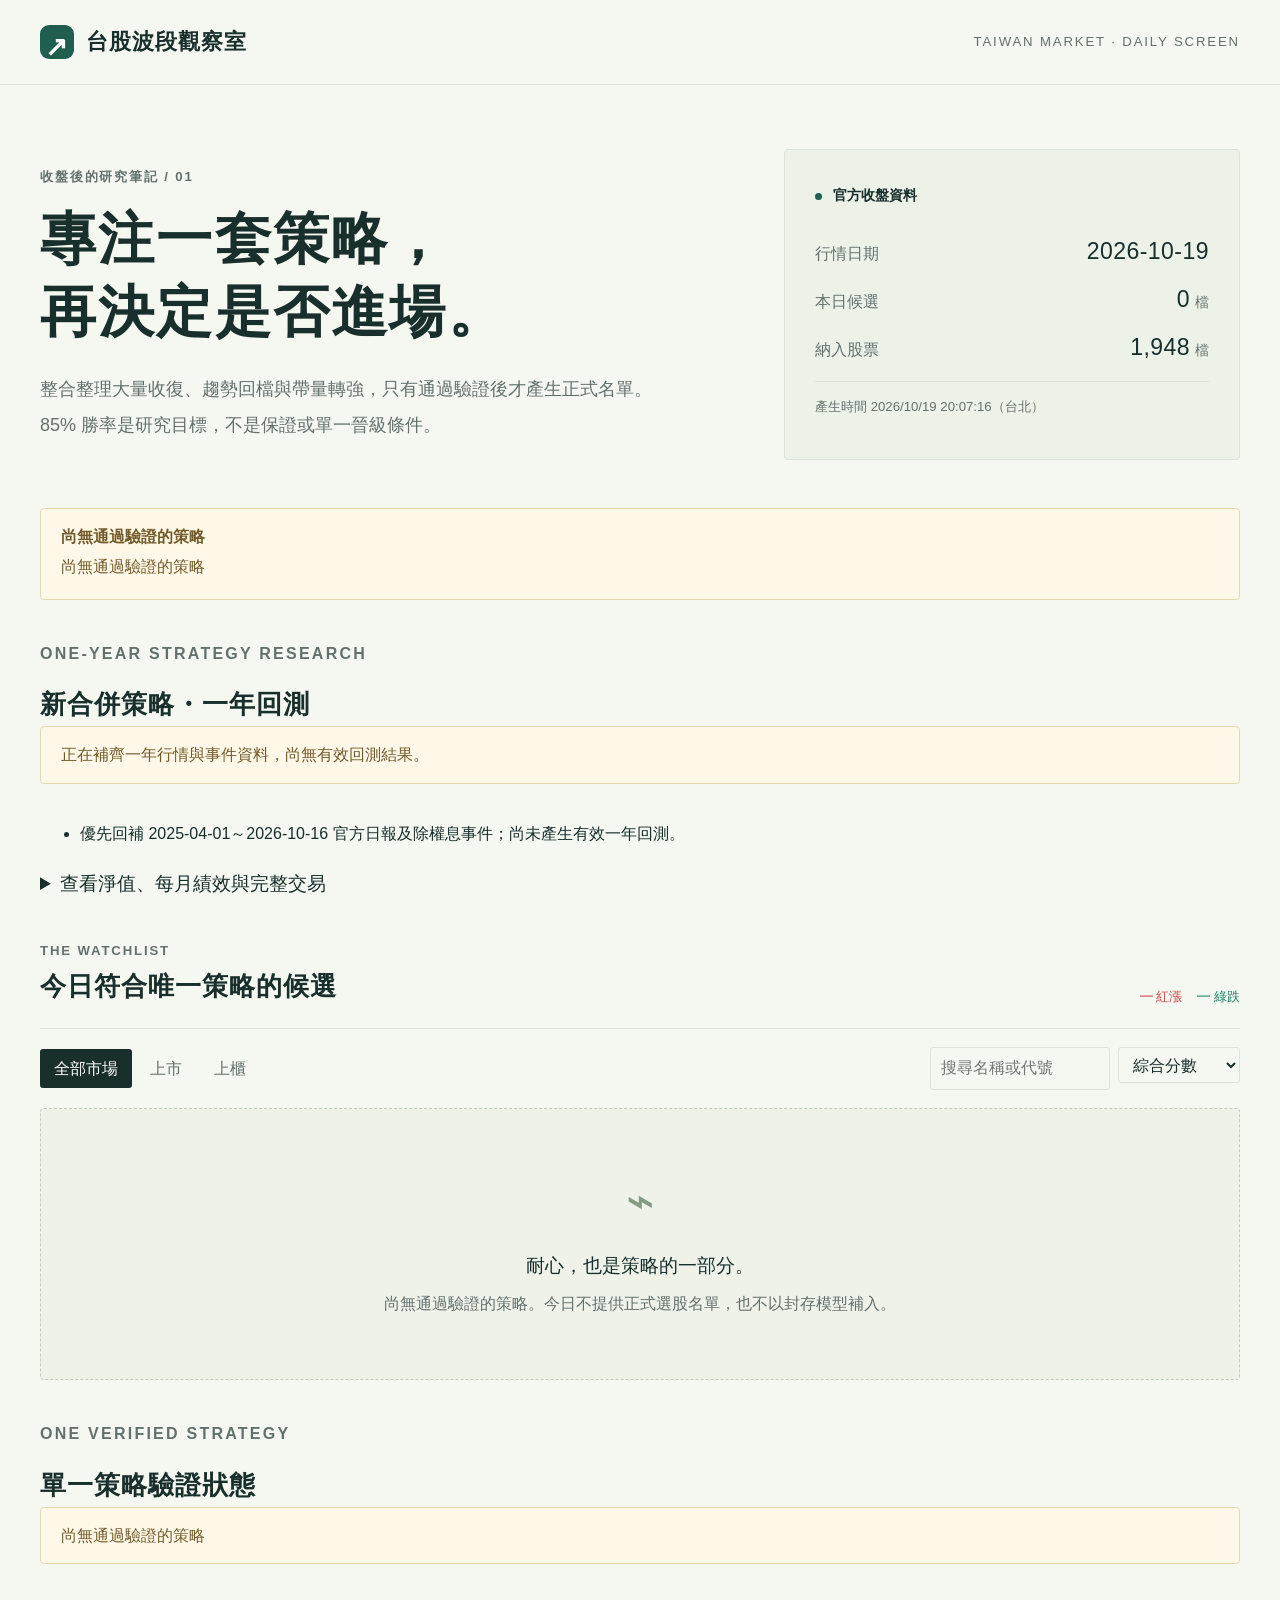
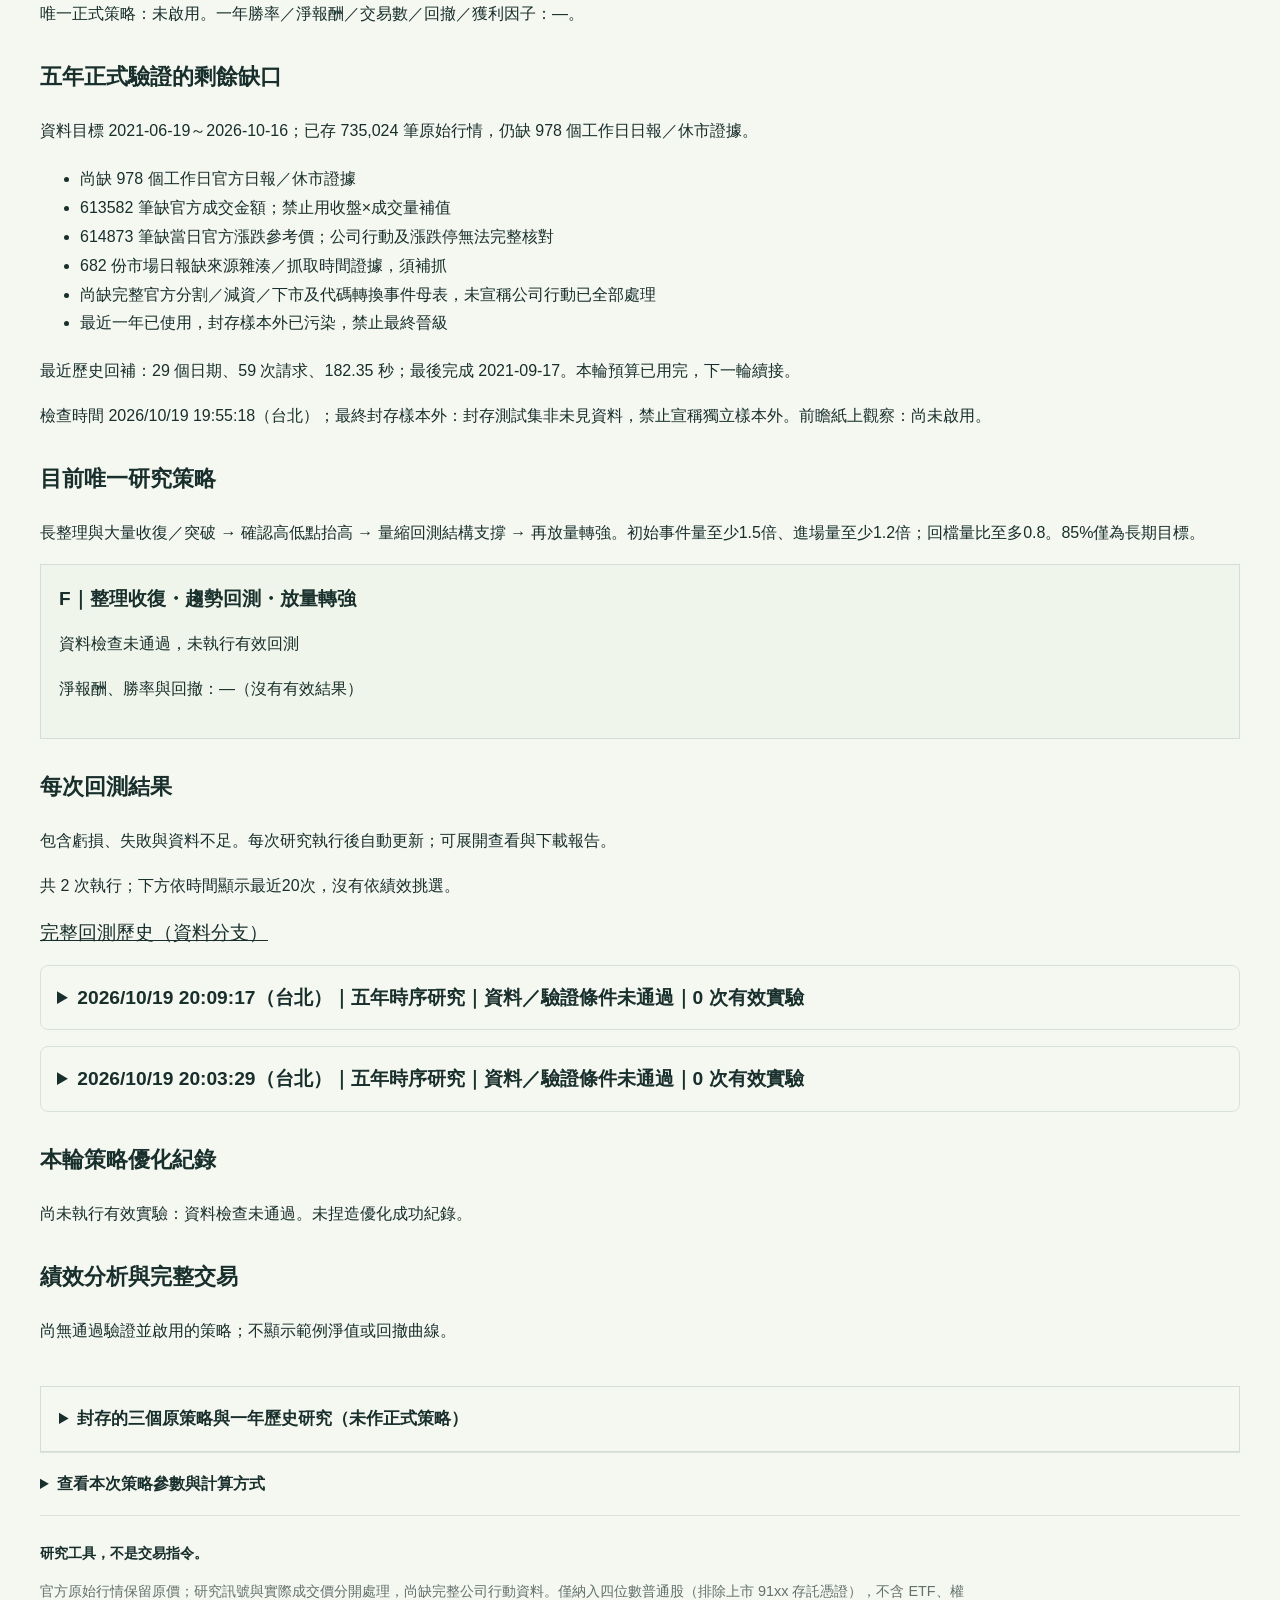
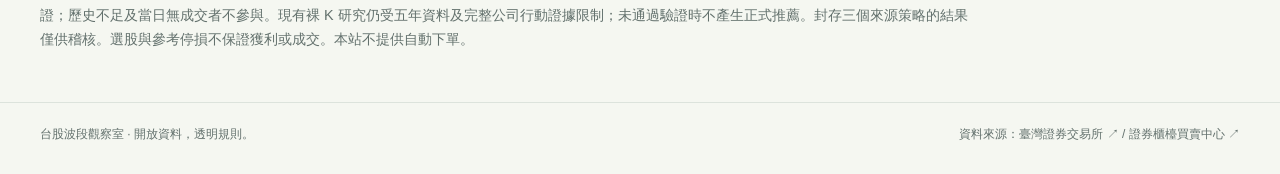
==== site/index.html @ f1a48bd4 "docs: distinguish remaining formal validation gaps from annual diagnostics" ====
<!doctype html>
<html lang="zh-Hant">
<head>
  <meta charset="utf-8">
  <meta name="viewport" content="width=device-width, initial-scale=1">
  <meta name="theme-color" content="#133c38">
  <meta name="apple-mobile-web-app-capable" content="yes">
  <meta name="apple-mobile-web-app-status-bar-style" content="default">
  <link rel="manifest" href="manifest.webmanifest">
  <link rel="icon" href="icon.svg" type="image/svg+xml">
  <title>台股波段觀察室｜每日量化選股</title>
  <meta name="description" content="根據證交所及櫃買中心公開行情，以透明、可調整的波段策略篩選台灣股票。">
  <link rel="stylesheet" href="styles.css?v=8b3d528786e9">
  <script src="app.js?v=67445e442ffd" defer></script>
  <script src="naked.js?v=95a222ac2a16" defer></script>
  <script src="backtest.js?v=58bbb01a6f8d" defer></script>
</head>
<body>
  <header class="topbar"><a class="brand" href="./"><span class="brandmark" aria-hidden="true">↗</span> 台股波段觀察室</a><span class="edition">TAIWAN MARKET · DAILY SCREEN</span></header>
  <main>
    <section class="hero">
      <div><p class="eyebrow">收盤後的研究筆記 / 01</p><h1>專注一套策略，<br>再決定是否進場。</h1><p class="intro">整合整理大量收復、趨勢回檔與帶量轉強，只有通過驗證後才產生正式名單。<br>85% 勝率是研究目標，不是保證或單一晉級條件。</p></div>
      <aside class="overview" aria-label="資料摘要"><span class="live-label"><i></i> 官方收盤資料</span><dl><div><dt>行情日期</dt><dd id="as-of">—</dd></div><div><dt>本日候選</dt><dd><span id="count">—</span><small> 檔</small></dd></div><div><dt>納入股票</dt><dd><span id="universe">—</span><small> 檔</small></dd></div></dl><p id="updated">等待資料載入</p></aside>
    </section>
    <section id="status" class="notice" aria-live="polite">正在讀取選股結果…</section>
    <section class="naked-research" aria-labelledby="annual-title">
      <p class="eyebrow">ONE-YEAR STRATEGY RESEARCH</p><h2 id="annual-title">新合併策略・一年回測</h2>
      <div id="annual-status" class="notice" aria-live="polite">讀取一年研究報告…</div>
      <div id="annual-metrics"></div><div id="annual-evidence"></div>
      <details id="annual-detail"><summary>查看淨值、每月績效與完整交易</summary><div id="annual-charts"></div></details>
    </section>
    <section class="results-section" aria-labelledby="results-title">
      <div class="section-heading"><div><p class="eyebrow">THE WATCHLIST</p><h2 id="results-title">今日符合唯一策略的候選</h2></div><span class="legend"><b class="up">━ 紅漲</b><b class="down">━ 綠跌</b></span></div>
      <div class="strategy-picker"><label for="strategy-select">選股策略</label><select id="strategy-select"><option value="trend_pullback">原策略：趨勢回檔再轉強</option></select><p id="strategy-description"></p></div>
      <div class="toolbar"><div class="market-tabs" role="group" aria-label="市場篩選"><button class="active" data-market="all" aria-pressed="true">全部市場</button><button data-market="TWSE" aria-pressed="false">上市</button><button data-market="TPEX" aria-pressed="false">上櫃</button></div><div class="tools"><label><span class="sr-only">搜尋股票名稱或代號</span><input id="search" type="search" placeholder="搜尋名稱或代號" autocomplete="off"></label><label><span class="sr-only">排序方式</span><select id="sort"><option value="score">綜合分數</option><option value="reward_risk">風險報酬比</option><option value="code">股票代號</option></select></label></div></div>
      <div id="cards" class="cards" aria-live="polite"></div>
      <div id="empty" class="empty" hidden><span aria-hidden="true">⌁</span><h3>耐心，也是策略的一部分。</h3><p id="empty-message">目前沒有符合條件的股票。</p></div>
    </section>
    <section hidden class="personal-strategy" aria-labelledby="personal-title"><p class="eyebrow">YOUR INDEPENDENT STRATEGY</p><h2 id="personal-title">你的策略，獨立觀察。</h2><p>長時間整理後，觀察「假跌破後收復區間」或「量化近似頭肩底突破」。<strong>收復／突破當天必須出大量。</strong>這組規則不混入其他策略的均線條件。</p><button id="show-user-strategy" type="button" disabled>查看我的策略候選</button><details><summary>查看你的量化條件與可調參數</summary><div id="personal-parameters"></div><p>頭肩底是確認後轉折點的量化近似，不代表人工確認型態。所有門檻都可在 models.json 調整。</p></details></section>
    <section class="naked-research" aria-labelledby="naked-title"><p class="eyebrow">ONE VERIFIED STRATEGY</p><h2 id="naked-title">單一策略驗證狀態</h2><div id="naked-active" class="notice" aria-live="polite">讀取研究狀態中…</div><div id="naked-performance"></div><h3>五年正式驗證的剩餘缺口</h3><div id="naked-quality"></div><h3>目前唯一研究策略</h3><p>長整理與大量收復／突破 → 確認高低點抬高 → 量縮回測結構支撐 → 再放量轉強。初始事件量至少1.5倍、進場量至少1.2倍；回檔量比至多0.8。85%僅為長期目標。</p><div id="naked-comparisons" class="naked-comparisons"></div><h3>每次回測結果</h3><p>包含虧損、失敗與資料不足。每次研究執行後自動更新；可展開查看與下載報告。</p><div id="run-history"></div><h3>本輪策略優化紀錄</h3><div id="optimization-history"></div><h3>績效分析與完整交易</h3><div id="naked-charts"></div></section>
    <details id="legacy-research" class="legacy-archive"><summary>封存的三個原策略與一年歷史研究（未作正式策略）</summary><p>以下資料只保留稽核用途，未還原權息，最近一年已被使用，不是獨立封存樣本外。原策略沒有刪除，也不再啟用為首頁選股策略。</p><details id="legacy-watchlist"><summary>查看封存的 2026-10-16 名單與 K 線</summary><p>封存快照，原策略已停用；以下不是今日推薦。</p><div id="legacy-cards" class="cards"></div></details>
    <section class="backtest-section" aria-labelledby="backtest-title"><div class="section-heading"><div><p class="eyebrow">PRELIMINARY RESEARCH</p><h2 id="backtest-title">封存三個原策略：已使用的歷史研究。</h2></div><span class="research-badge">未還原權息</span></div><div id="backtest-status" class="notice" aria-live="polite">正在讀取初步回測…</div><p id="backtest-period"></p><div id="research-protocol"></div><div id="backtest-models" class="backtest-models"></div><div id="backtest-assumptions"></div><div id="backtest-detail"></div></section>
    </details>
    <section hidden class="method" aria-labelledby="method-title"><div><p class="eyebrow">A DISCIPLINED APPROACH</p><h2 id="method-title">每一個條件，<br>都有明確的依據。</h2><p>下列五項對應原策略「趨勢回檔再轉強」。<br>你的區間策略及其他比較策略各自獨立判斷，不混用。</p></div><ol><li><span>01</span><div><h3>趨勢向上</h3><p>收盤高於短均線，短均線高於長均線，且短均線持續上升。</p></div></li><li><span>02</span><div><h3>多頭結構</h3><p>最近兩個確認波段高點與低點，皆依序抬高。</p></div></li><li><span>03</span><div><h3>回到支撐</h3><p>回檔低點接近短均線或確認波段低點，收盤仍在支撐之上。</p></div></li><li><span>04</span><div><h3>量縮整理</h3><p>回檔期間的平均成交量，小於此前基準期間的一定比例。</p></div></li><li><span>05</span><div><h3>重新轉強</h3><p>紅 K 收盤突破前日高點，並通過停損距離及風險報酬比門檻。</p></div></li></ol></section>
    <details class="parameters"><summary>查看本次策略參數與計算方式</summary><p>參數可在儲存庫的 strategy.json 調整，再執行更新或重新選股。所有比例以小數表示，成交量單位為股。</p><div id="parameters"></div><p>停損＝min（支撐、回檔最低價）− ATR × 緩衝倍數；參考目標＝最近確認波段高點；風險報酬比＝（目標−最新收盤）÷（最新收盤−停損）。尚未扣除手續費、稅、滑價；參考價未作交易單位進位。</p><p>排序分數＝40 ×（1−支撐距離／上限）＋30 ×（1−量比）＋20 × min（風報比／3, 1）＋10 × min（均線升幅／5%, 1）。分數僅供候選排序，不是勝率。波段轉折須等待左右指定根數確認；只使用資料日以前已知行情。</p></details>
    <aside class="disclaimer"><strong>研究工具，不是交易指令。</strong><p>官方原始行情保留原價；研究訊號與實際成交價分開處理，尚缺完整公司行動資料。僅納入四位數普通股（排除上市 91xx 存託憑證），不含 ETF、權證；歷史不足及當日無成交者不參與。現有裸 K 研究仍受五年資料及完整公司行動證據限制；未通過驗證時不產生正式推薦。封存三個來源策略的結果僅供稽核。選股與參考停損不保證獲利或成交。本站不提供自動下單。</p></aside>
  </main>
  <footer><span>台股波段觀察室 · 開放資料，透明規則。</span><span>資料來源：<a href="https://www.twse.com.tw/" target="_blank" rel="noopener noreferrer">臺灣證券交易所 ↗</a> / <a href="https://www.tpex.org.tw/" target="_blank" rel="noopener noreferrer">證券櫃檯買賣中心 ↗</a></span></footer>
  <noscript><p class="notice error">請啟用 JavaScript 以讀取每日結果及繪製 K 線圖。</p></noscript>
</body>
</html>
---- site/styles.css ----
:root{--ink:#182f2c;--muted:#63716d;--line:#dce3dc;--paper:#f5f7f1;--accent:#205e50;--up:#cb4242;--down:#178367}*{box-sizing:border-box}body{margin:0;background:var(--paper);color:var(--ink);font-family:-apple-system,BlinkMacSystemFont,"Noto Sans TC","Microsoft JhengHei",sans-serif;line-height:1.65;font-size:19.2px}button,input,select{font:inherit}button,a,input,select,summary{touch-action:manipulation}a{color:inherit}button:focus-visible,a:focus-visible,input:focus-visible,select:focus-visible,summary:focus-visible{outline:3px solid #c38628;outline-offset:4px}.topbar{max-width:1280px;margin:auto;padding:24px 40px;border-bottom:1px solid var(--line);display:flex;justify-content:space-between;align-items:center}.brand{text-decoration:none;font-size:21.6px;font-weight:750;letter-spacing:.05em;display:flex;align-items:center;gap:12px}.brandmark{background:var(--accent);color:white;border-radius:9px;display:inline-grid;place-items:center;width:34px;height:34px;font-size:27px}.edition,.eyebrow{font-size:13.2px;letter-spacing:.14em;color:var(--muted)}main{max-width:1280px;margin:auto;padding:0 40px}.hero{padding:64px 0 48px;display:grid;grid-template-columns:1.5fr 1fr;gap:60px;align-items:center}.eyebrow{margin:0 0 15px;font-weight:650}.hero h1{font-size:clamp(36px,4.5vw,56px);line-height:1.3;letter-spacing:.04em;margin:0 0 24px;font-weight:700}.intro{color:var(--muted);font-size:18px;line-height:1.95;margin:0}.overview{border:1px solid var(--line);border-radius:4px;background:#edf2e9;padding:28px 30px}.live-label{font-size:14.4px;font-weight:600}.live-label i{display:inline-block;width:7px;height:7px;border-radius:50%;background:var(--accent);margin-right:7px}.overview dl{margin:24px 0 14px}.overview dl>div{display:flex;justify-content:space-between;align-items:baseline;margin:10px 0}.overview dt{color:var(--muted);font-size:15.6px}.overview dd{margin:0;font-size:23px;font-variant-numeric:tabular-nums;letter-spacing:.02em}.overview dd small{font-size:14.4px;color:var(--muted)}.overview p{border-top:1px solid var(--line);padding-top:14px;color:var(--muted);font-size:13.2px;overflow-wrap:anywhere}.notice{padding:15px 20px;background:#e7eee4;border:1px solid #cddbc8;border-radius:4px;font-size:15.6px;margin-bottom:36px;overflow-wrap:anywhere}.notice p{margin:4px 0}.notice.error{background:#fff1e9;border-color:#e5baa7;color:#843b28}.notice.warning{background:#fff8e8;border-color:#e4d7b4;color:#725b29}.section-heading{display:flex;align-items:end;justify-content:space-between;margin-bottom:20px}.section-heading .eyebrow{margin-bottom:4px}h2{font-size:26px;font-weight:650;letter-spacing:.04em;margin:0}.legend{display:flex;gap:15px;font-size:13.2px;font-weight:400}.legend b{font-weight:500}.up{color:var(--up)}.down{color:var(--down)}.toolbar{display:flex;justify-content:space-between;align-items:center;border-top:1px solid var(--line);padding:18px 0;gap:12px}.market-tabs{display:flex;gap:4px;white-space:nowrap}.market-tabs button{background:none;border:0;color:var(--muted);padding:7px 14px;border-radius:3px;cursor:pointer;font-size:15.6px}.market-tabs button.active{background:var(--ink);color:white}.tools{display:flex;gap:8px}.tools input,.tools select{background:transparent;border:1px solid var(--line);border-radius:3px;padding:7px 10px;color:var(--ink);font-size:14.4px;min-height:36px}.tools input{width:180px}.cards{display:grid;grid-template-columns:repeat(2,minmax(0,1fr));gap:22px}.stock-card{background:#fff;border:1px solid var(--line);border-radius:5px;padding:24px;min-width:0}.stock-top{display:flex;justify-content:space-between;align-items:start;gap:12px}.stock-card h3{font-size:21px;margin:0;line-height:1.5}.stock-identity{min-width:0}.stock-title{display:flex;flex-wrap:wrap;align-items:baseline;column-gap:10px}.stock-code{font-size:24px;font-weight:750;letter-spacing:.04em;font-variant-numeric:tabular-nums;white-space:nowrap}.stock-name{overflow-wrap:anywhere}.stock-meta{color:var(--muted);font-size:14.4px;display:flex;gap:10px;align-items:center;margin-top:5px}.badge{font-size:12px;background:#f0f3ed;border:1px solid #e3e9df;border-radius:3px;padding:0 6px}.rank{font-size:13.2px;color:var(--muted);font-variant-numeric:tabular-nums}.quote{text-align:right}.quote strong{font-size:28px;font-weight:600;line-height:1.4;font-variant-numeric:tabular-nums}.quote small{display:block;font-size:14.4px}.chart{margin:16px -6px 0}.chart svg{width:100%;height:auto;display:block}.chart-caption{font-size:12px;color:var(--muted);margin:0 0 18px;display:flex;justify-content:space-between}.levels{display:grid;grid-template-columns:repeat(4,1fr);gap:5px;padding:15px 0;border-top:1px solid var(--line);border-bottom:1px solid var(--line);margin:0 0 18px}.levels div{min-width:0}.levels dt{font-size:12px;color:var(--muted)}.levels dd{margin:5px 0 0;font-size:20.4px;font-weight:600;font-variant-numeric:tabular-nums}.reason-title{font-size:14.4px;font-weight:650;margin:0 0 8px}.reasons{list-style:none;padding:0;margin:0}.reasons li{position:relative;padding-left:16px;color:var(--muted);font-size:14.4px;line-height:1.8;margin:5px 0;overflow-wrap:anywhere}.reasons li:before{content:'✓';position:absolute;left:0;color:var(--accent)}.stock-foot{margin-top:16px;padding-top:12px;border-top:1px solid var(--line);display:flex;justify-content:space-between;font-size:12px;color:var(--muted)}.empty{border:1px dashed #becdbd;border-radius:4px;text-align:center;padding:52px 20px;background:#eef2e9}.empty[hidden]{display:none}.empty>span{font-size:48px;color:#849c83}.empty h3{font-size:19px;font-weight:500;margin:10px}.empty p{color:var(--muted);font-size:15.6px;margin:10px auto;max-width:600px}.method{margin-top:68px;border-top:1px solid var(--line);padding:40px 0;display:grid;grid-template-columns:1fr 1.3fr;gap:60px}.method h2{font-size:28px;line-height:1.6}.method p{color:var(--muted);font-size:15.6px}.method ol{list-style:none;margin:0;padding:0;display:grid;gap:18px}.method li{display:flex;gap:20px}.method li>span{font-size:15.6px;color:#849883;padding-top:3px}.method h3{margin:0;font-size:15px;font-weight:650}.method li p{margin:4px 0 0;font-size:14.4px}.parameters{border-block:1px solid var(--line);padding:18px 0;font-size:15.6px}.parameters summary{cursor:pointer;font-weight:600}.parameters p{color:var(--muted);font-size:14.4px}.parameter-table{border-collapse:collapse;width:100%;font-size:14.4px}.parameter-table td,.parameter-table th{text-align:left;padding:9px;border-bottom:1px solid var(--line);overflow-wrap:anywhere}.parameter-table td:last-child{font-variant-numeric:tabular-nums}.disclaimer{padding:26px 0 36px;font-size:14.4px}.disclaimer strong{font-weight:600}.disclaimer p{color:var(--muted);max-width:940px}footer{max-width:1280px;margin:auto;padding:22px 40px 30px;border-top:1px solid var(--line);display:flex;justify-content:space-between;gap:20px;font-size:12px;color:var(--muted)}footer a{text-decoration:none}footer a:hover{text-decoration:underline}.sr-only{position:absolute;width:1px;height:1px;padding:0;margin:-1px;overflow:hidden;clip:rect(0,0,0,0);white-space:nowrap;border:0}@media(min-width:1500px){main,.topbar,footer{max-width:1400px}.stock-card{padding:28px}}@media(max-width:800px){.topbar{padding:18px 24px}.edition{display:none}main{padding:0 24px}.hero{padding:38px 0 30px;gap:24px;grid-template-columns:1.3fr 1fr}.overview{padding:20px}.hero h1{font-size:36px}.intro{font-size:15.6px}.cards{grid-template-columns:1fr}.method{gap:30px}.toolbar{align-items:start;flex-wrap:wrap}footer{padding:22px 24px;flex-direction:column;gap:8px}}@media(max-width:520px){main{padding:0 18px}.topbar{padding:16px 18px}.brand{font-size:19.2px}.hero{grid-template-columns:1fr;padding-top:32px;gap:24px}.hero h1{font-size:36px;margin-bottom:16px}.overview{padding:18px}.overview dl{display:grid;grid-template-columns:1.4fr 1fr 1fr;gap:8px;margin:14px 0}.overview dl>div{display:block;margin:0}.overview dd{font-size:19px;margin-top:5px}.overview p{margin-bottom:0}.notice{margin-bottom:28px;padding:12px 14px}.section-heading h2{font-size:23px}.toolbar{gap:12px}.tools{width:100%}.tools label:first-child{flex:1}.tools input{width:100%}.market-tabs button{padding:7px 12px}.stock-card{padding:18px}.stock-card h3{font-size:20px}.quote strong{font-size:25px}.levels dd{font-size:18px}.method{grid-template-columns:1fr;margin-top:44px;padding-top:30px;gap:24px}.method h2{font-size:25px}.method li{gap:14px}.parameter-table th:nth-child(2),.parameter-table td:nth-child(2){display:none}footer{padding:20px 18px}}

/* Supporting text is 20% larger; keep headings at their original sizes. */
.chart svg text{font-size:13.2px}.chart svg text[text-anchor]{font-size:12px}.stock-foot{flex-wrap:wrap;gap:6px 12px}.tools label:first-child{min-width:0}.tools input{min-width:0}.tools input,.tools select{font-size:16px}
@media(max-width:520px){.levels{grid-template-columns:repeat(2,minmax(0,1fr));gap:14px 20px}.tools{display:grid;grid-template-columns:minmax(0,1fr) auto}}

.strategy-picker{display:grid;grid-template-columns:auto minmax(0,1fr);gap:8px 16px;margin:16px 0;align-items:center}.strategy-picker label{font-size:16px;font-weight:600}.strategy-picker select{font:inherit;font-size:16px;min-width:0;width:100%;padding:10px;background:white;border:1px solid var(--line);border-radius:4px;color:var(--ink)}.strategy-picker p{grid-column:1/-1;margin:0;font-size:16px;color:var(--muted)}.entry-plan{padding:14px;background:#eff4e9;border-radius:4px;margin-bottom:18px}.entry-plan h4{margin:0;font-size:16px}.entry-plan p{font-size:16px;margin:8px 0 0;line-height:1.8}.personal-strategy{border:1px solid #aabfa8;background:#edf3e7;border-radius:5px;padding:24px;margin-top:36px}.personal-strategy p,.personal-strategy li,.personal-strategy summary{font-size:16px;line-height:1.85}.personal-strategy details{margin-top:18px}.personal-strategy button,.research-card button{font:inherit;font-size:16px;background:var(--accent);border:0;color:white;padding:10px 16px;border-radius:4px;cursor:pointer}.personal-strategy button:disabled{opacity:.5;cursor:default}.backtest-section{margin-top:48px}.research-badge{padding:4px 8px;border:1px solid #d5c79f;background:#fff7df;font-size:14px;white-space:nowrap}.backtest-models{display:grid;grid-template-columns:repeat(2,minmax(0,1fr));gap:18px}.research-card{background:white;border:1px solid var(--line);border-radius:5px;padding:22px;min-width:0}.research-card.personal{border-color:var(--accent);background:#f0f5eb}.research-card h3{font-size:19px;margin:0 0 10px}.research-card p{font-size:16px;color:var(--muted);line-height:1.85}.research-metrics{display:grid;grid-template-columns:repeat(2,minmax(0,1fr));gap:16px}.research-metrics dt{font-size:14px;color:var(--muted)}.research-metrics dd{font-size:22px;font-weight:650;font-variant-numeric:tabular-nums;margin:3px 0 0}.research-card button{margin-top:8px}#backtest-period,#backtest-assumptions,#backtest-detail p,.research-warnings,#backtest-detail li{font-size:16px;line-height:1.85}#backtest-assumptions{background:#edf1e8;padding:18px;margin-top:24px}#backtest-detail{margin-top:28px;min-width:0}#backtest-detail h3{font-size:21px}.research-warnings{color:#78532d;padding-left:22px}.table-scroll{width:100%;max-width:100%;overflow-x:auto;border:1px solid var(--line);background:white}.trade-table{border-collapse:collapse;min-width:960px;width:100%;font-size:16px}.trade-table th,.trade-table td{padding:12px;text-align:left;border-bottom:1px solid var(--line);white-space:nowrap}.trade-table th{background:#edf2e8}.table-hint{color:var(--muted)}@media(max-width:650px){.backtest-models{grid-template-columns:1fr}.personal-strategy{padding:18px}.strategy-picker{grid-template-columns:1fr}.strategy-picker p{grid-column:auto}.backtest-section .section-heading{align-items:start;gap:10px}.backtest-section h2{font-size:23px}.research-card{padding:18px}}

.pattern-label{font-size:16px;font-weight:600;color:var(--accent);margin:12px 0 0}.trade-table{min-width:1100px}
.experiment{border-top:1px solid var(--line,#d5ded6);margin-top:22px;padding-top:18px;min-width:0}.experiment h4{font-size:20px;margin:0 0 12px}.experiment p,.experiment li,.experiment summary{font-size:16px;line-height:1.75}.experiment details{margin:18px 0}.assessment{font-weight:700;color:#765118}.comparison-table{width:100%;min-width:680px;border-collapse:collapse;font-size:16px}.comparison-table td,.comparison-table th{text-align:left;padding:12px;border-bottom:1px solid #dce4dd;white-space:pre-line}.research-card{min-width:0}#research-protocol p{font-size:16px;line-height:1.8}.research-card .table-scroll{max-width:100%}
[hidden]{display:none!important}.naked-research{margin:40px 0}.naked-research p,.naked-research li,.naked-candidate p,.legacy-archive p{font-size:16px;line-height:1.8}.naked-research h3{font-size:22px;margin-top:30px}.naked-comparisons{display:grid;grid-template-columns:repeat(3,minmax(0,1fr));gap:14px}.naked-candidate{background:#f0f5eb;border:1px solid #d5ded6;padding:18px;min-width:0}.naked-candidate h4{font-size:19px;margin:0}.naked-table{min-width:650px;border-collapse:collapse;width:100%;font-size:16px}.naked-table th,.naked-table td{padding:12px;text-align:left;border-bottom:1px solid #d5ded6}.legacy-archive{margin-top:36px;border:1px solid #d5ded6;padding:18px}.legacy-archive summary{font-size:17px;font-weight:600;cursor:pointer}#naked-charts svg{width:100%;max-height:260px;background:white;margin:14px 0}@media(max-width:700px){.naked-comparisons{grid-template-columns:1fr}}

.run-entry{margin:1rem 0;padding:1rem;border:1px solid #d9e2d7;border-radius:8px;overflow-wrap:anywhere}.run-entry summary{cursor:pointer;font-weight:600}.run-entry p,.run-entry li{line-height:1.8}.run-entry a{display:inline-block;padding:.75rem 0}.naked-comparisons{grid-template-columns:1fr}
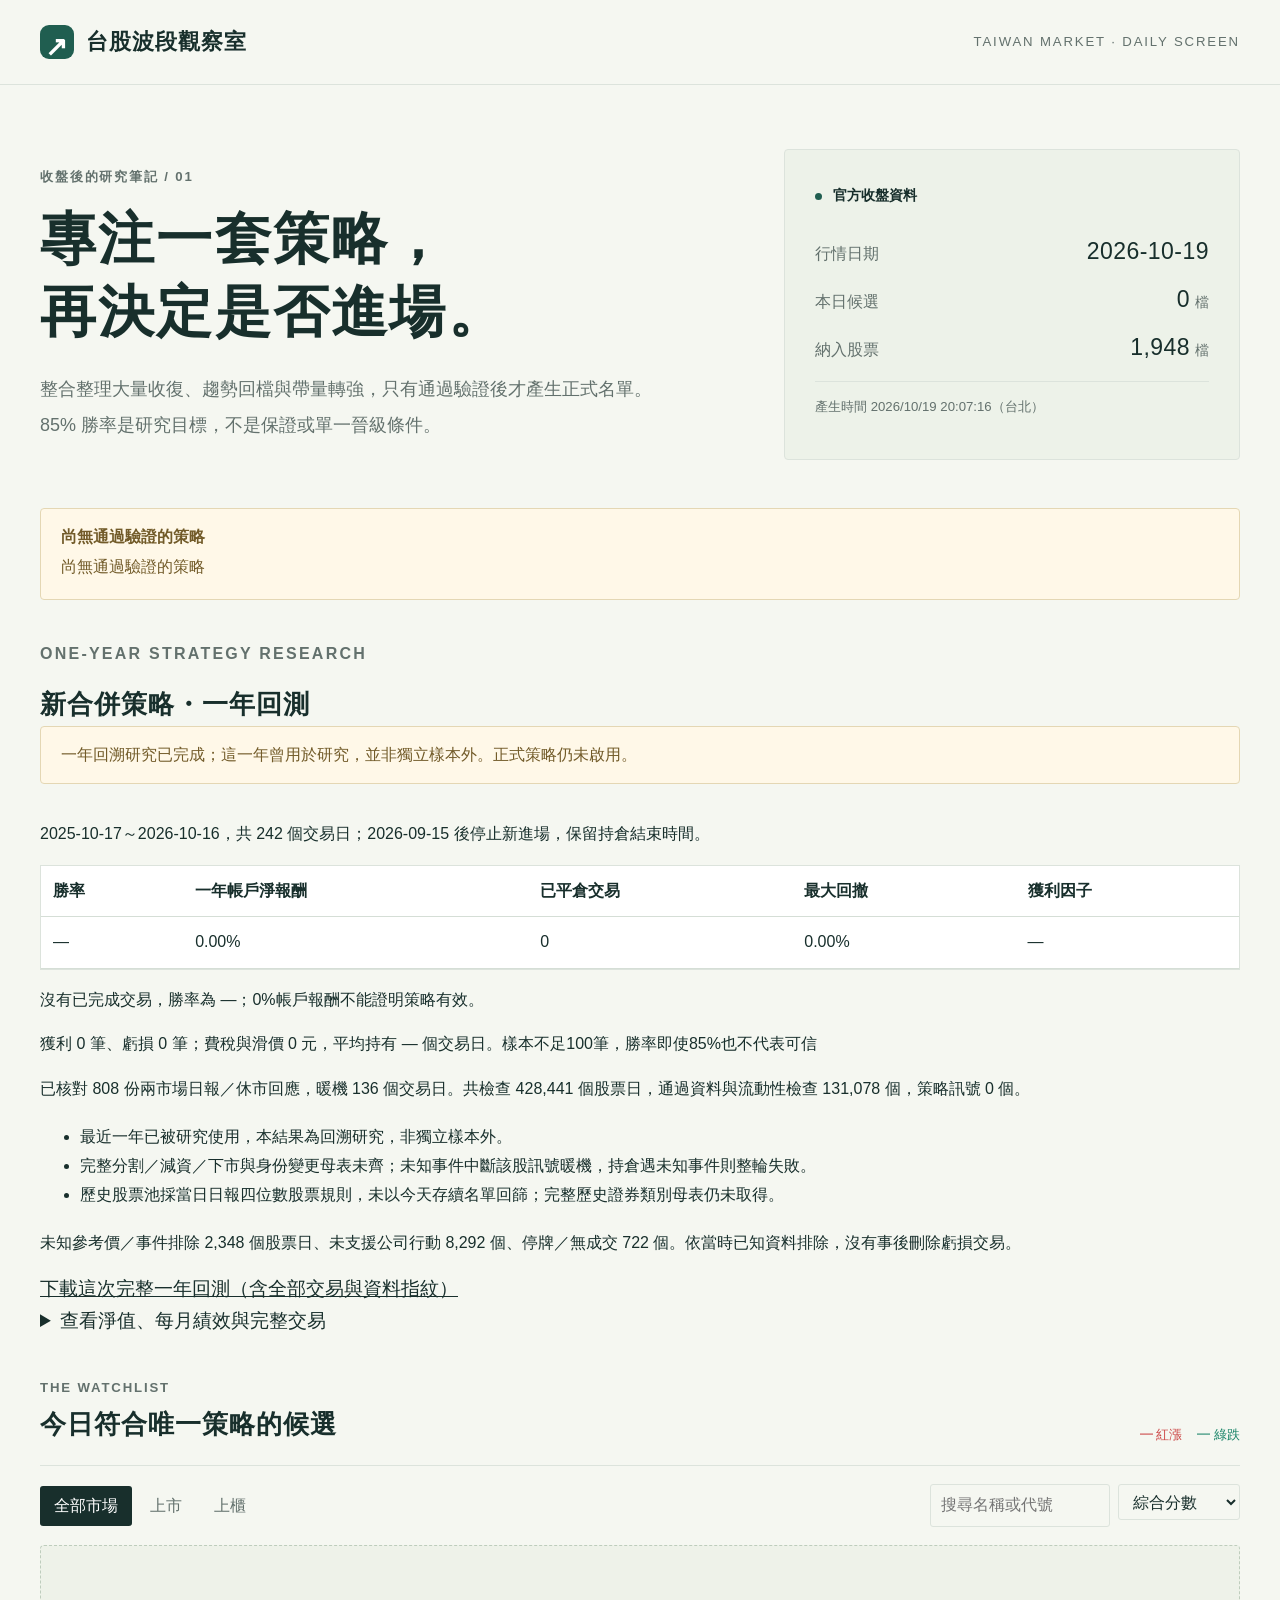
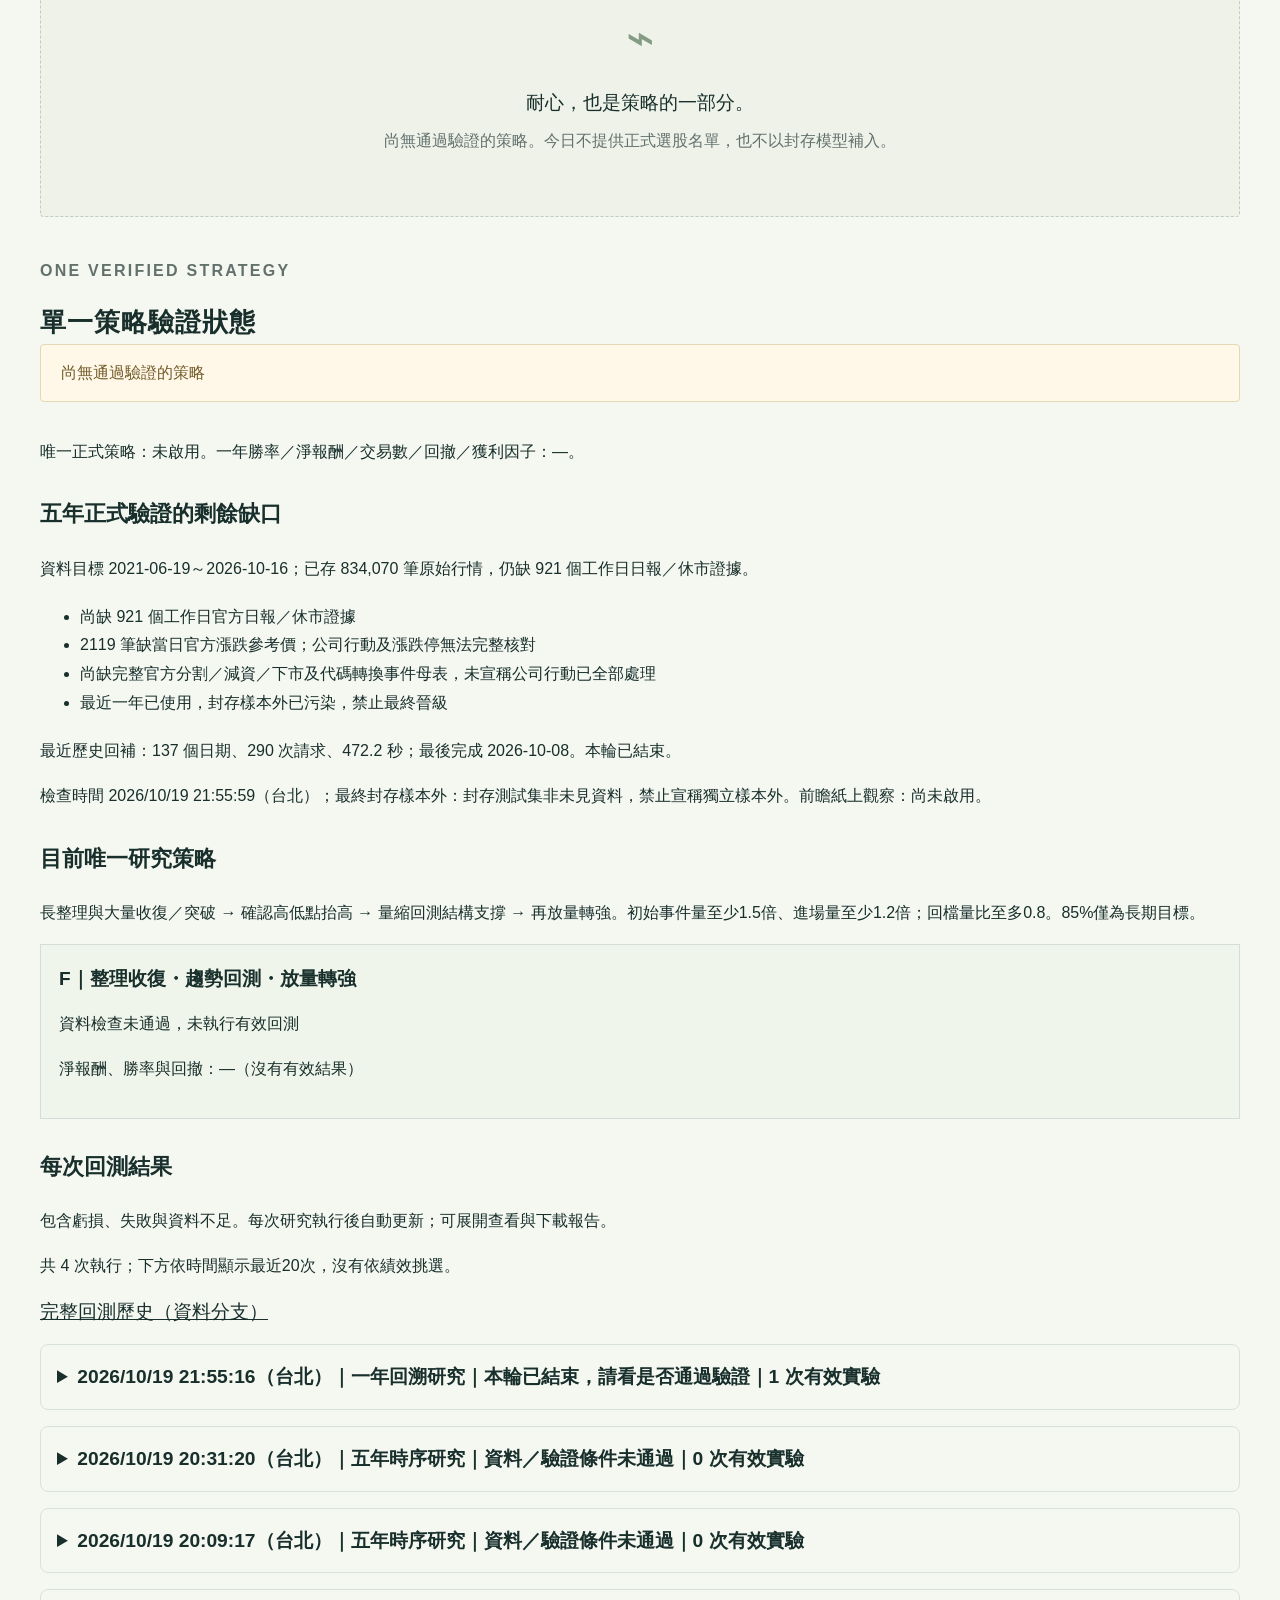
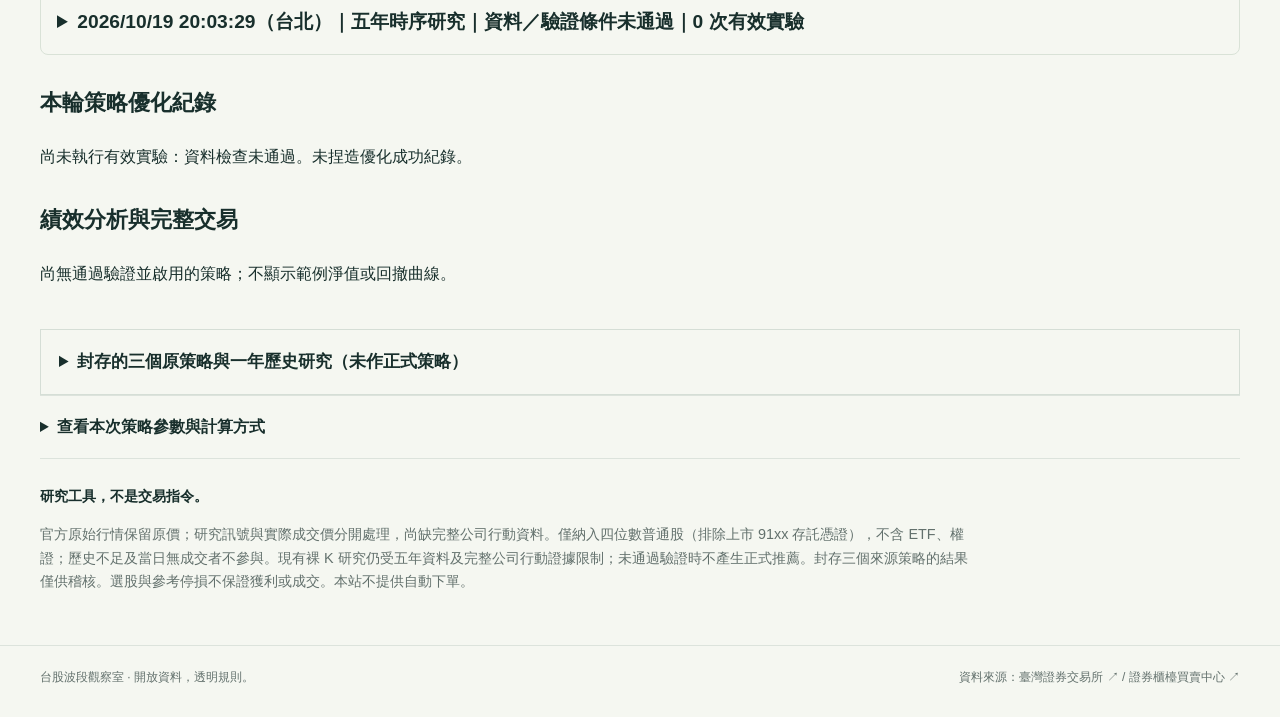
==== commit 9bab77cc: "research: retain zero-signal baseline and test one predeclared range-width change" ====
--- a/site/index.html
+++ b/site/index.html
@@ -12,7 +12,7 @@
   <meta name="description" content="根據證交所及櫃買中心公開行情，以透明、可調整的波段策略篩選台灣股票。">
   <link rel="stylesheet" href="styles.css?v=8b3d528786e9">
   <script src="app.js?v=67445e442ffd" defer></script>
-  <script src="naked.js?v=95a222ac2a16" defer></script>
+  <script src="naked.js?v=50254c9ed763" defer></script>
   <script src="backtest.js?v=58bbb01a6f8d" defer></script>
 </head>
 <body>
@@ -26,7 +26,7 @@
     <section class="naked-research" aria-labelledby="annual-title">
       <p class="eyebrow">ONE-YEAR STRATEGY RESEARCH</p><h2 id="annual-title">新合併策略・一年回測</h2>
       <div id="annual-status" class="notice" aria-live="polite">讀取一年研究報告…</div>
-      <div id="annual-metrics"></div><div id="annual-evidence"></div>
+      <div id="annual-metrics"></div><div id="annual-comparison"></div><div id="annual-evidence"></div>
       <details id="annual-detail"><summary>查看淨值、每月績效與完整交易</summary><div id="annual-charts"></div></details>
     </section>
     <section class="results-section" aria-labelledby="results-title">
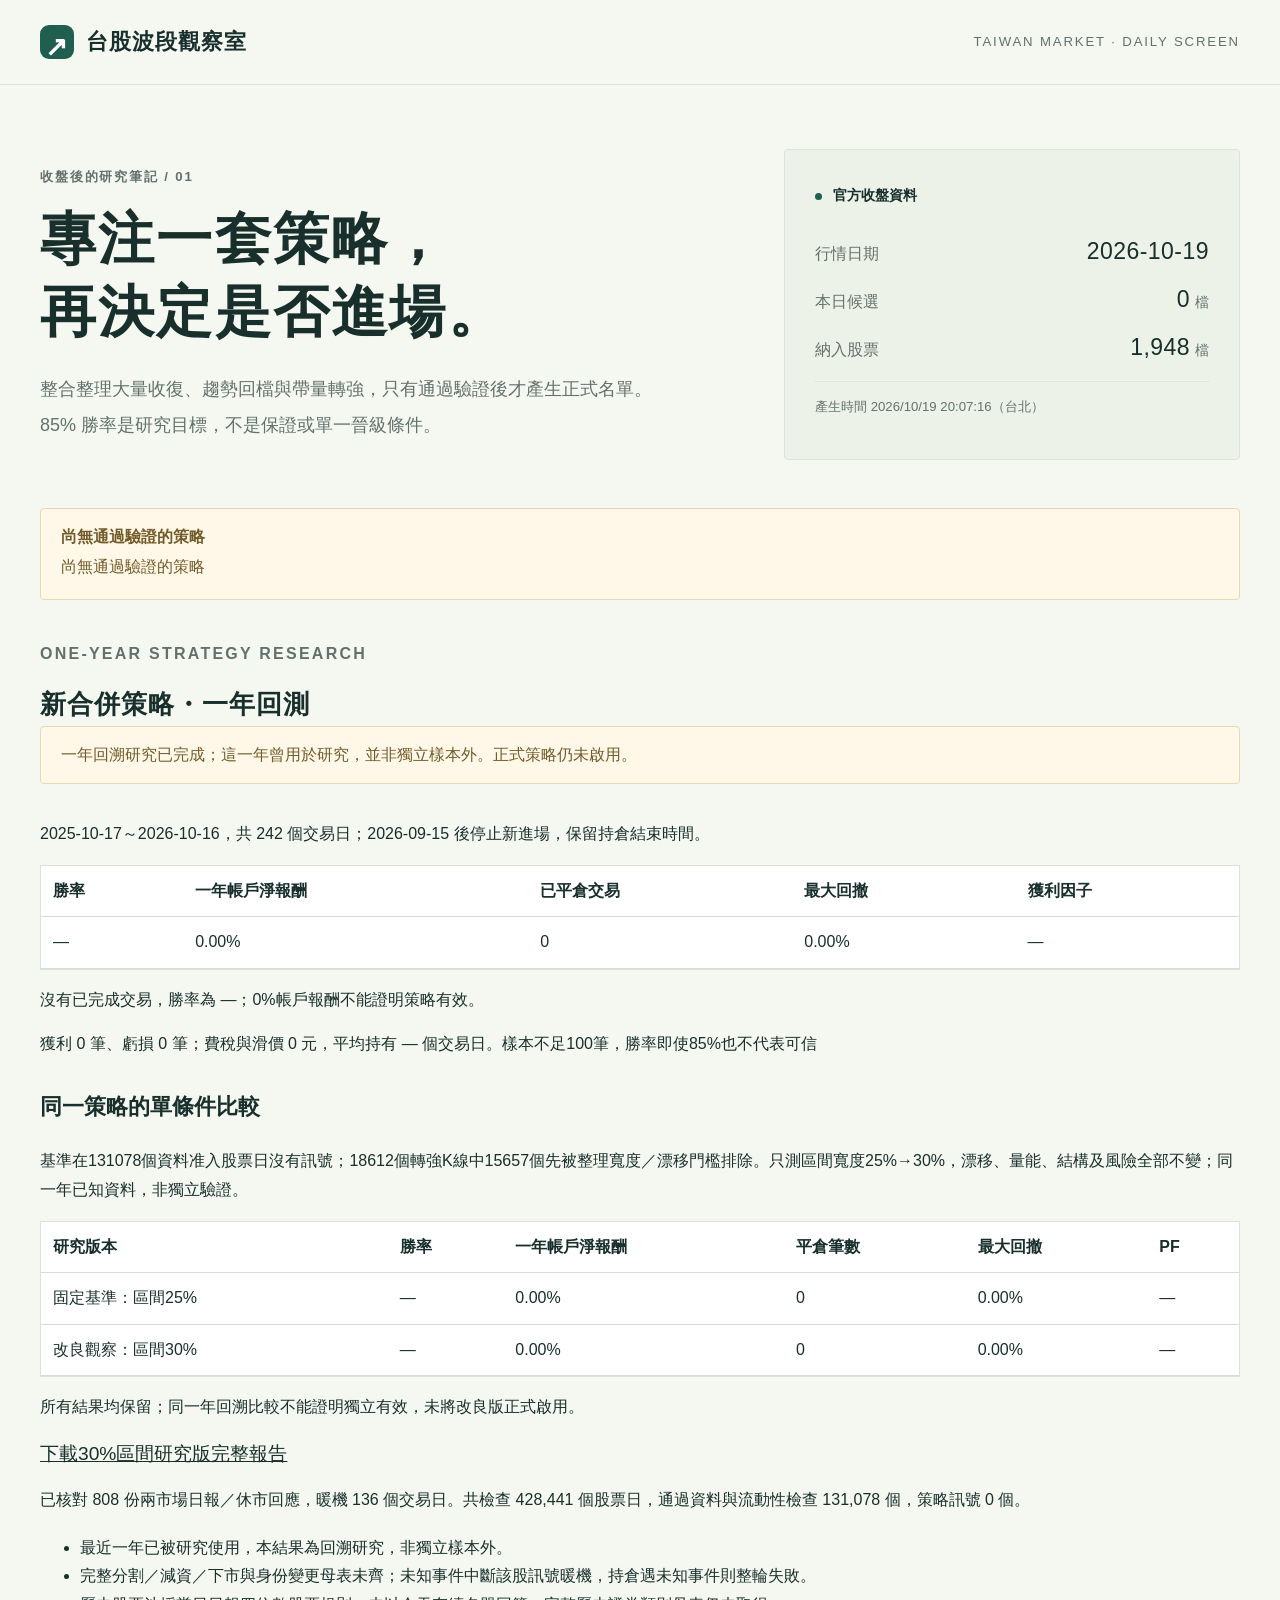
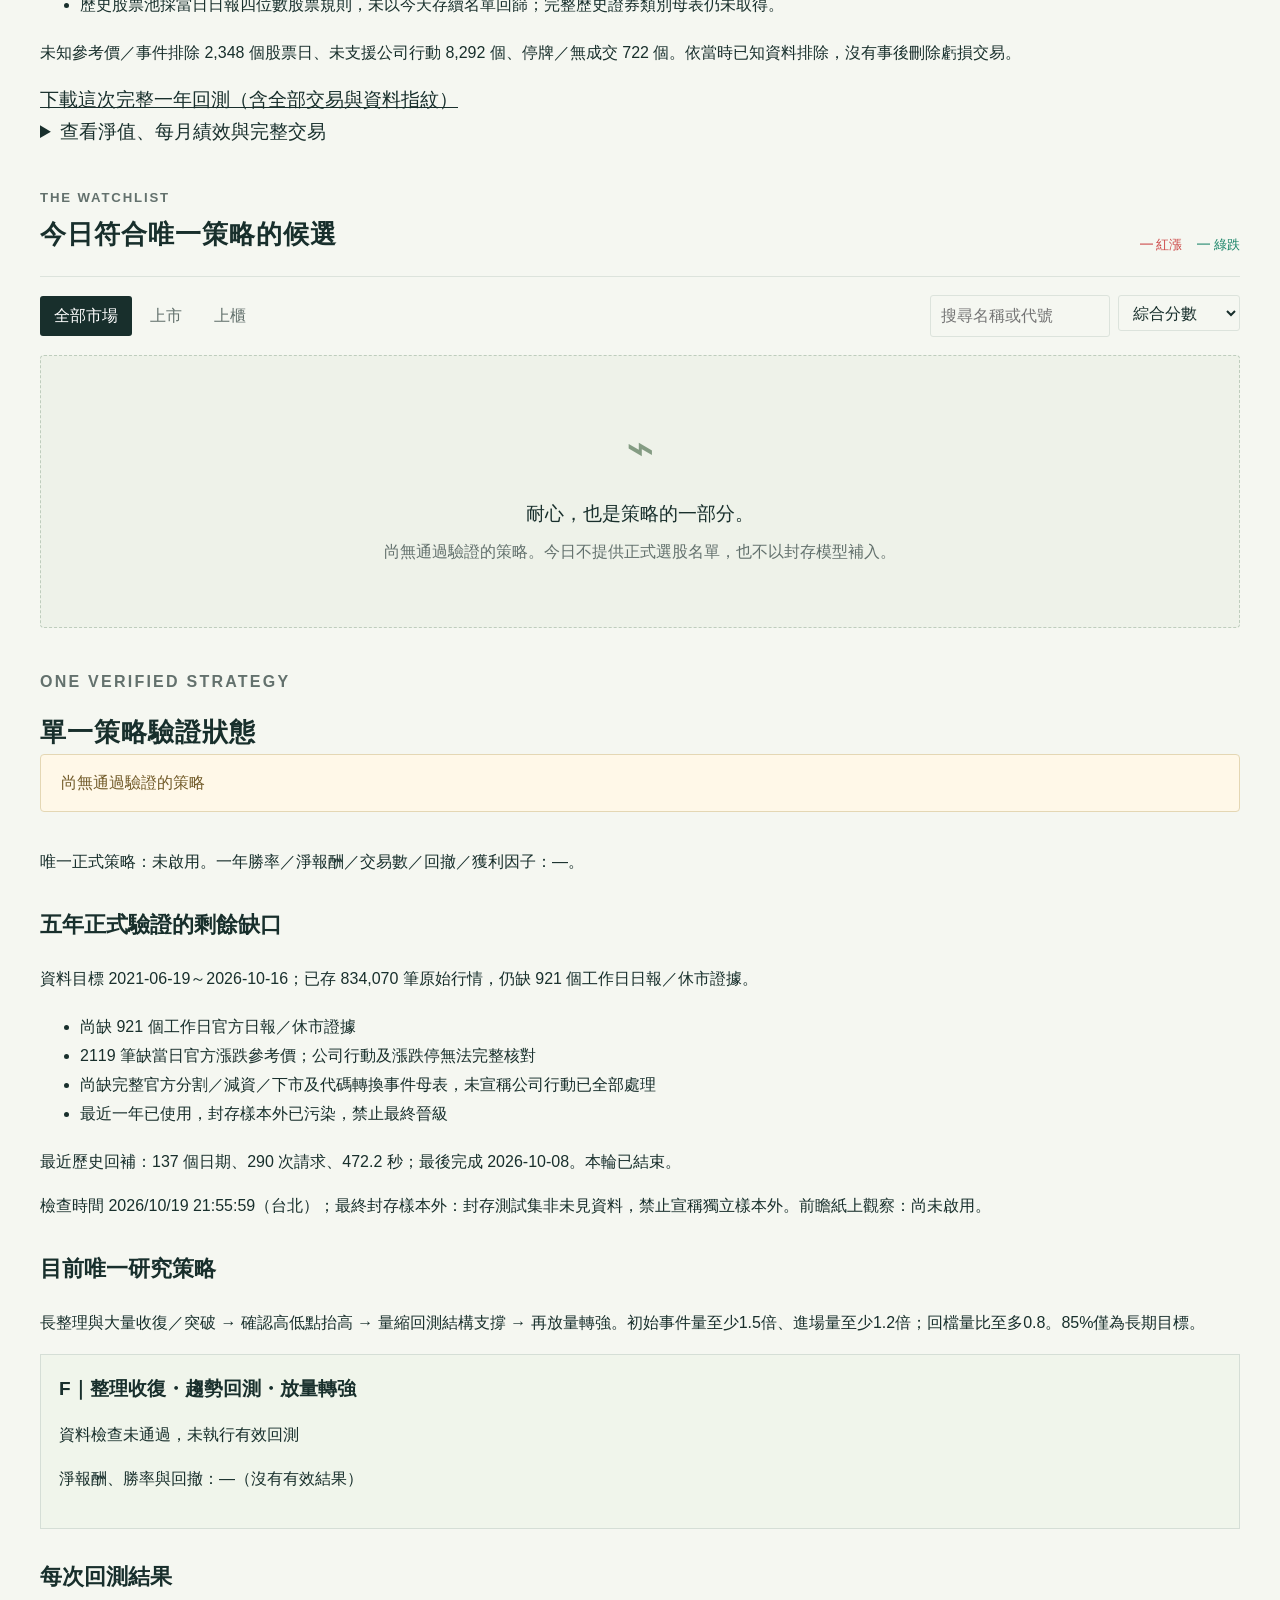
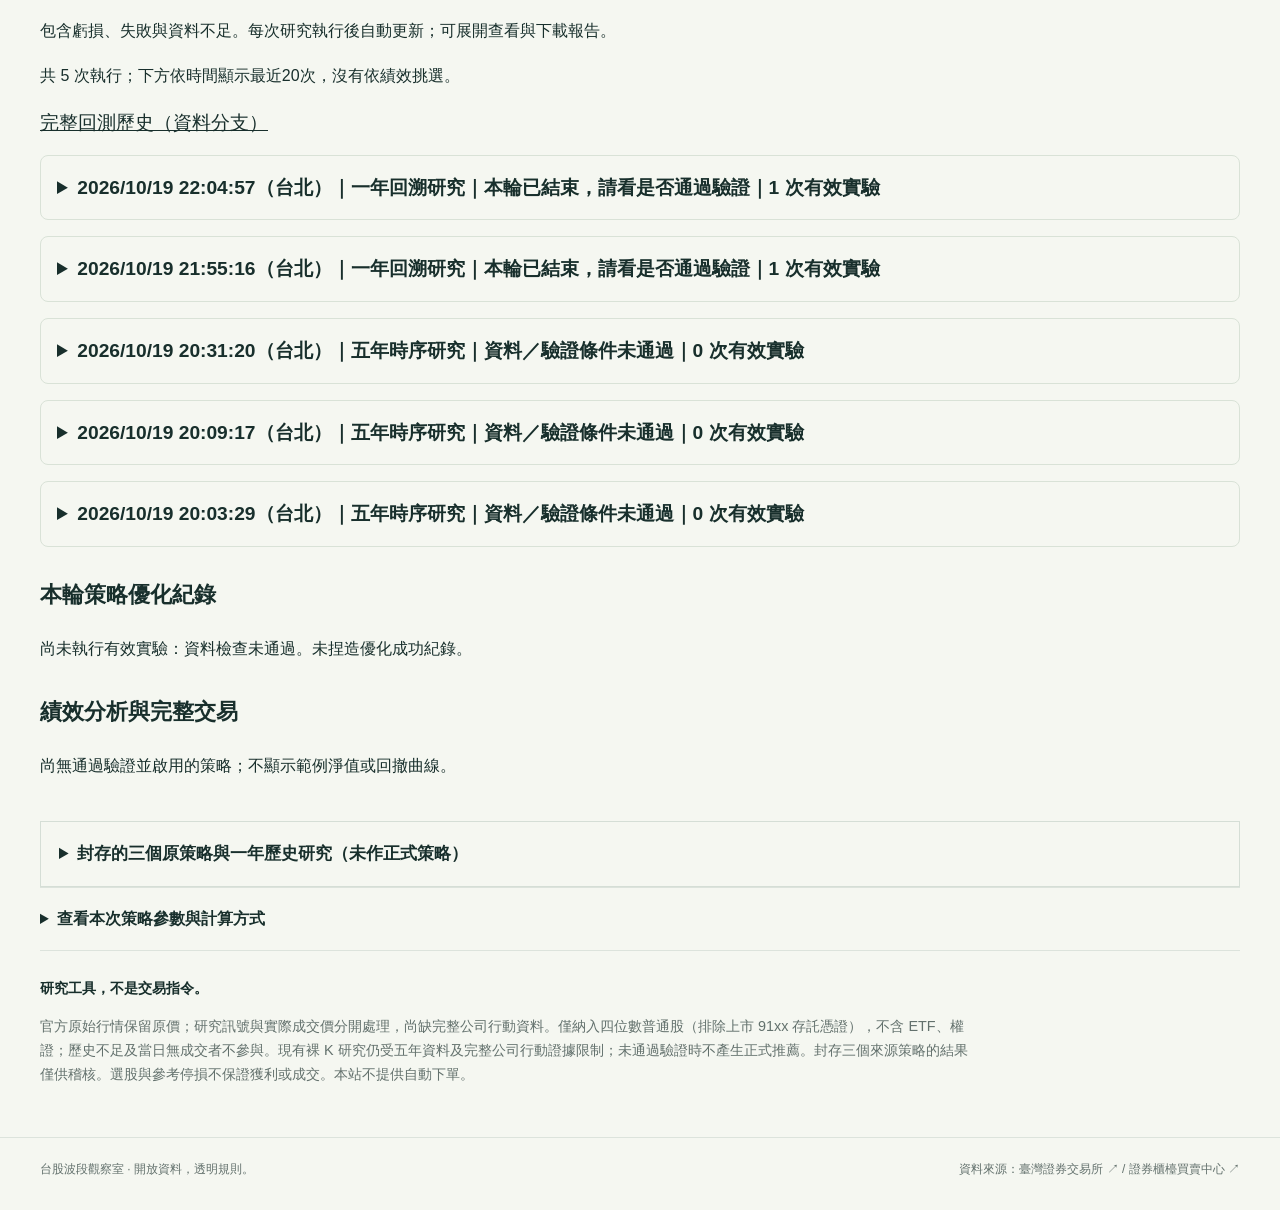
==== commit 50527a60: "research: record unsuccessful single-rule comparison without changing the baseline" ====
--- a/site/index.html
+++ b/site/index.html
@@ -12,7 +12,7 @@
   <meta name="description" content="根據證交所及櫃買中心公開行情，以透明、可調整的波段策略篩選台灣股票。">
   <link rel="stylesheet" href="styles.css?v=8b3d528786e9">
   <script src="app.js?v=67445e442ffd" defer></script>
-  <script src="naked.js?v=50254c9ed763" defer></script>
+  <script src="naked.js?v=6d5edbdb6473" defer></script>
   <script src="backtest.js?v=58bbb01a6f8d" defer></script>
 </head>
 <body>
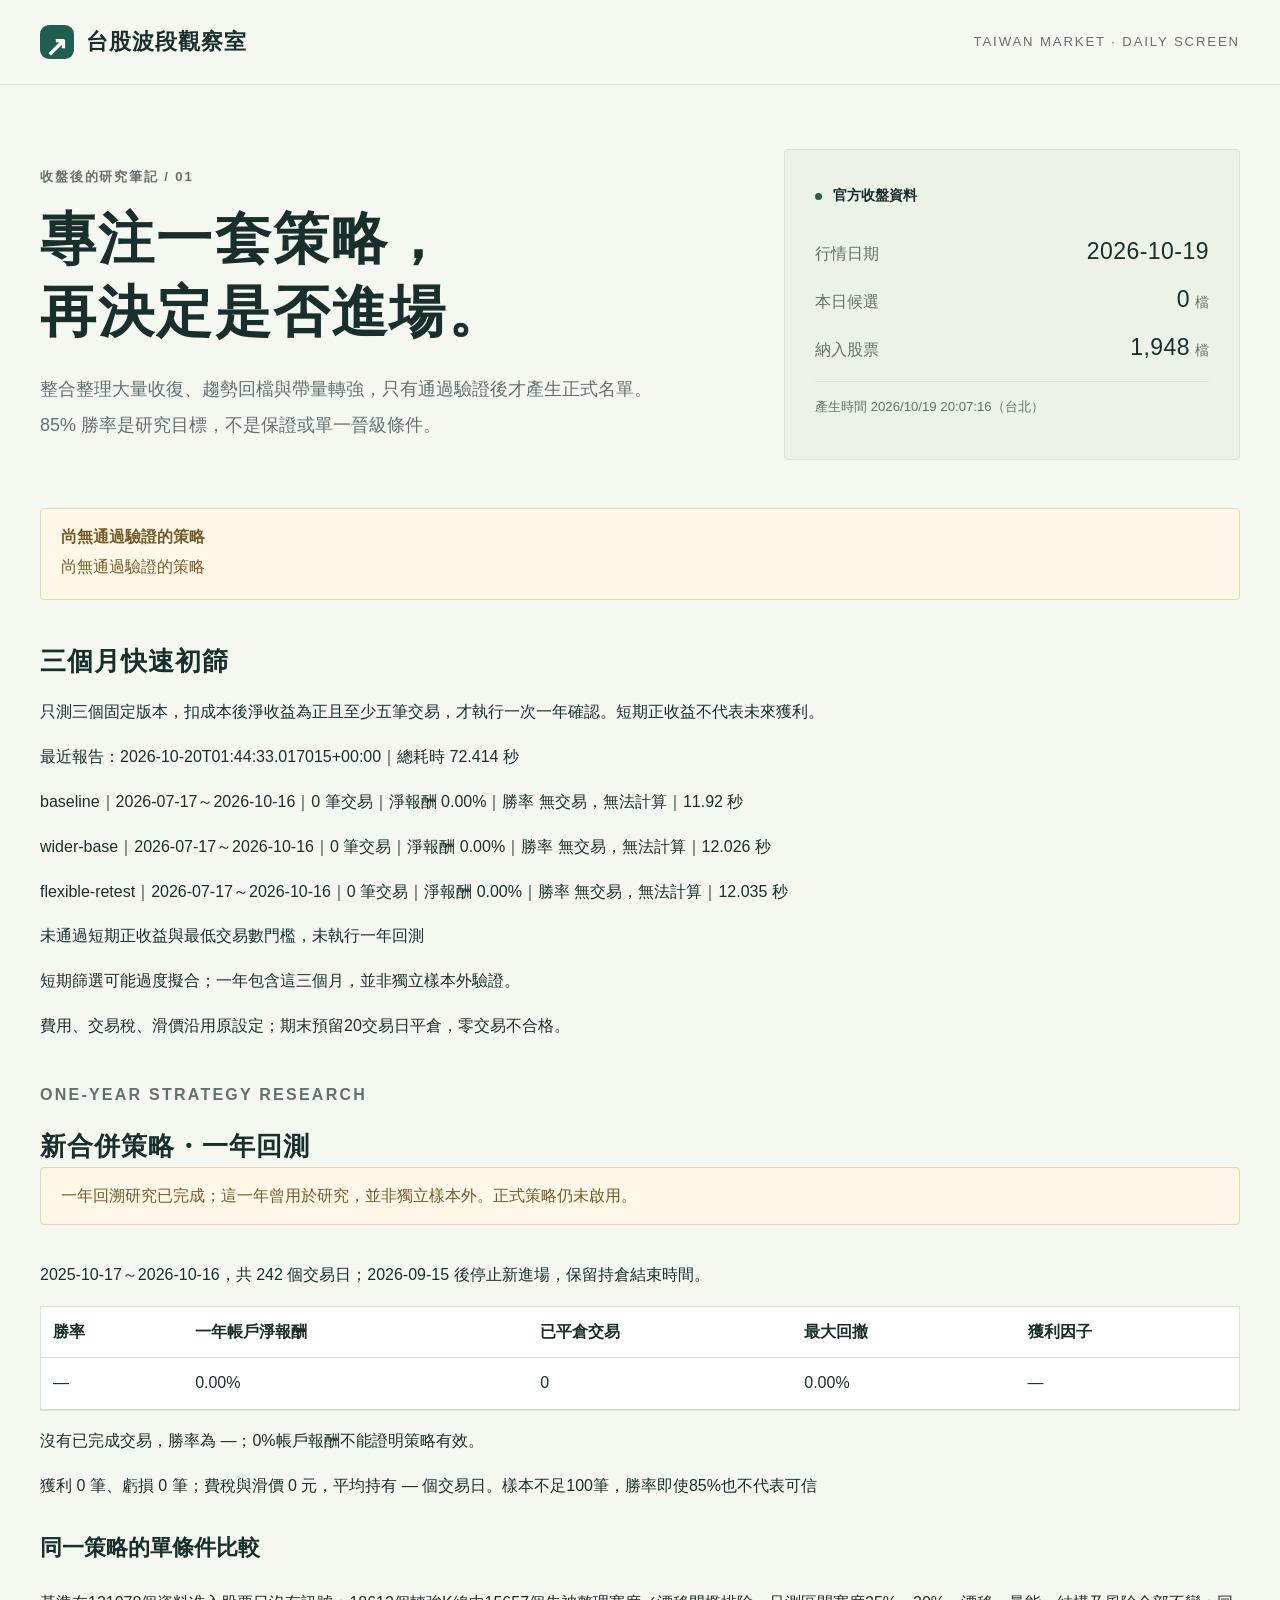
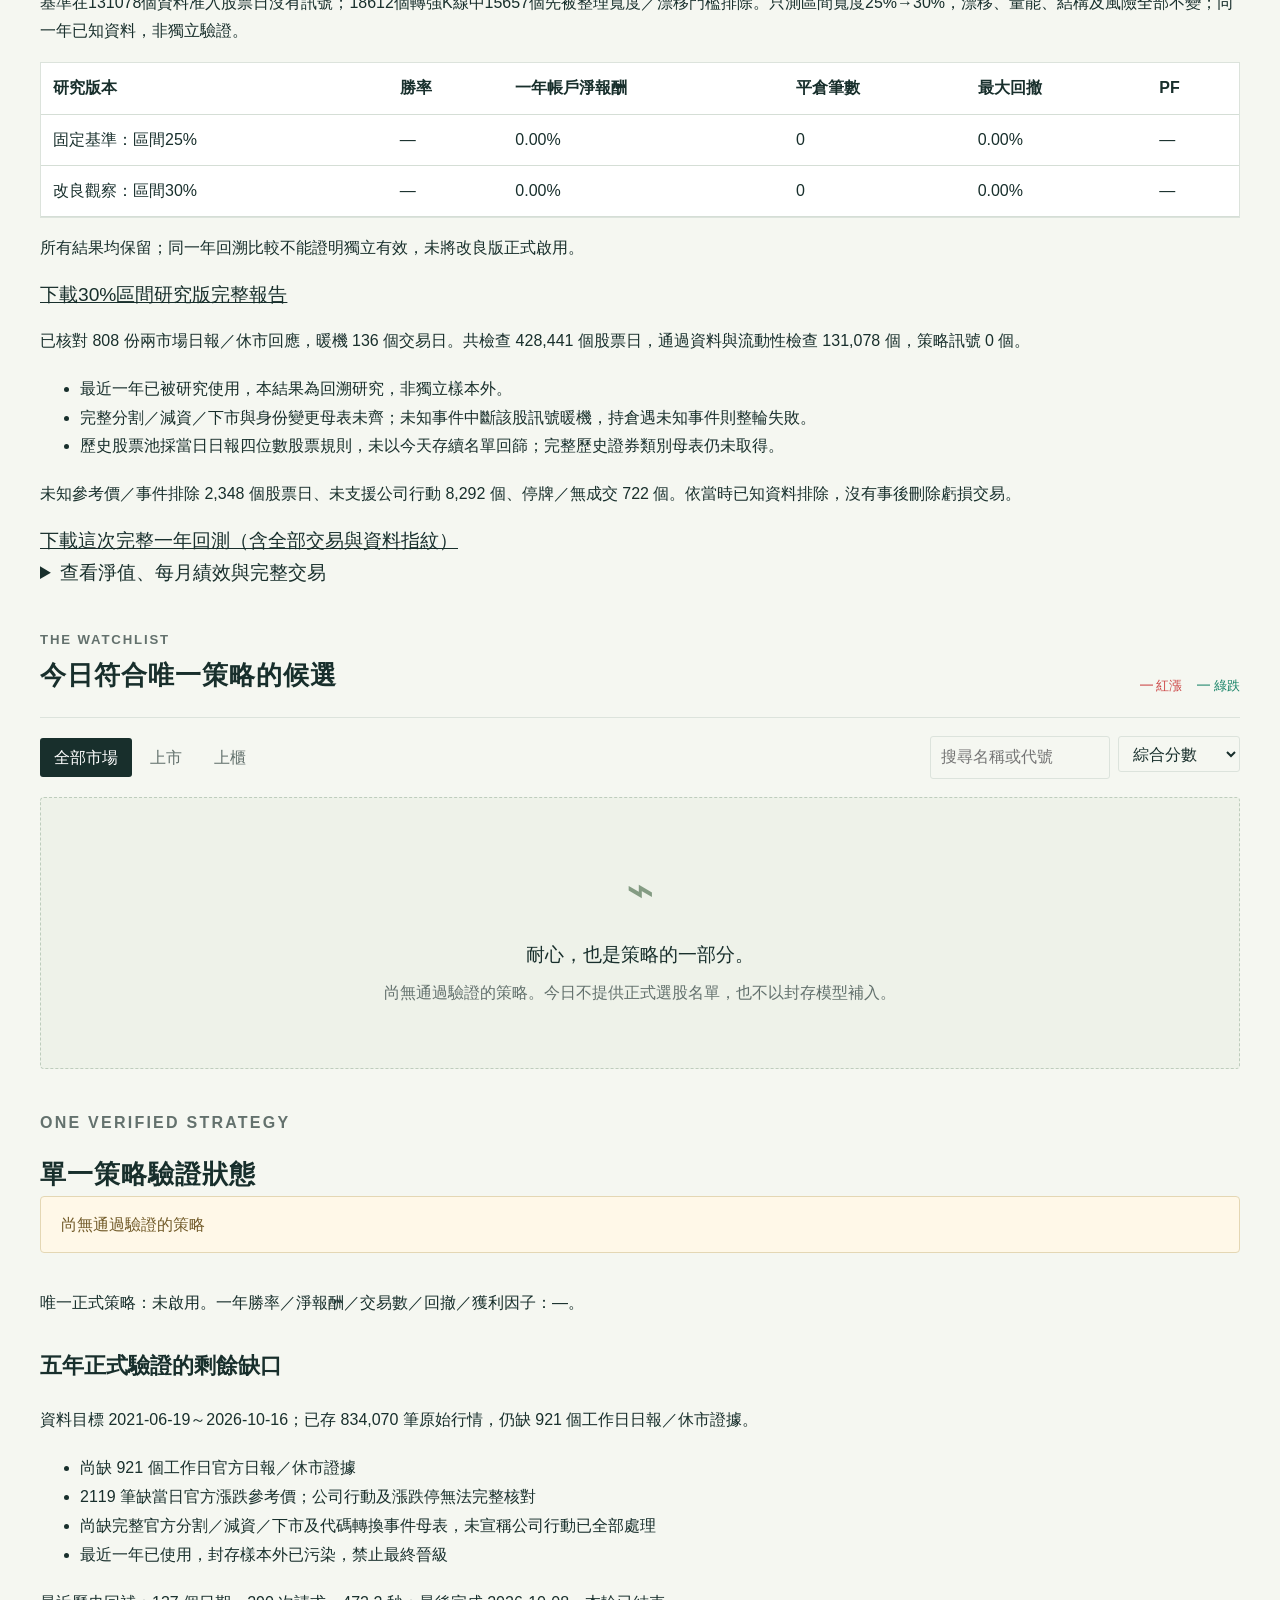
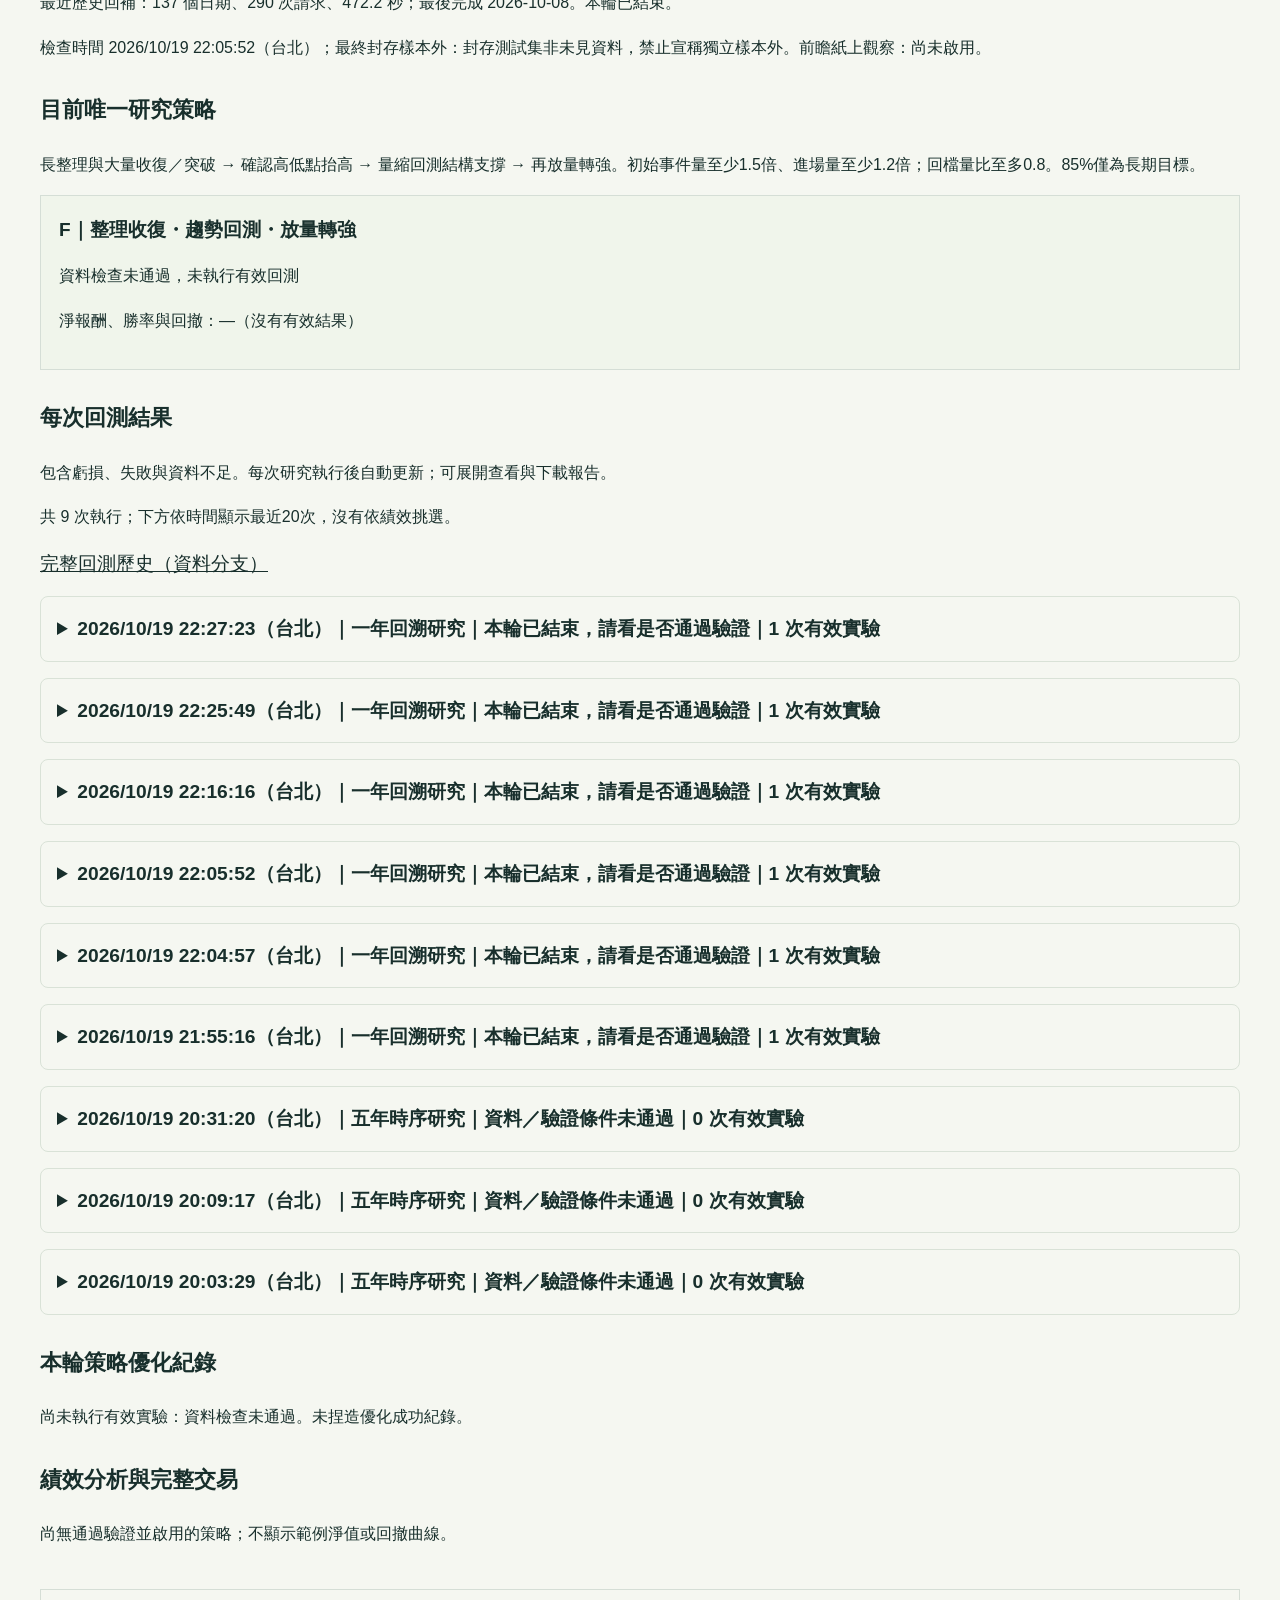
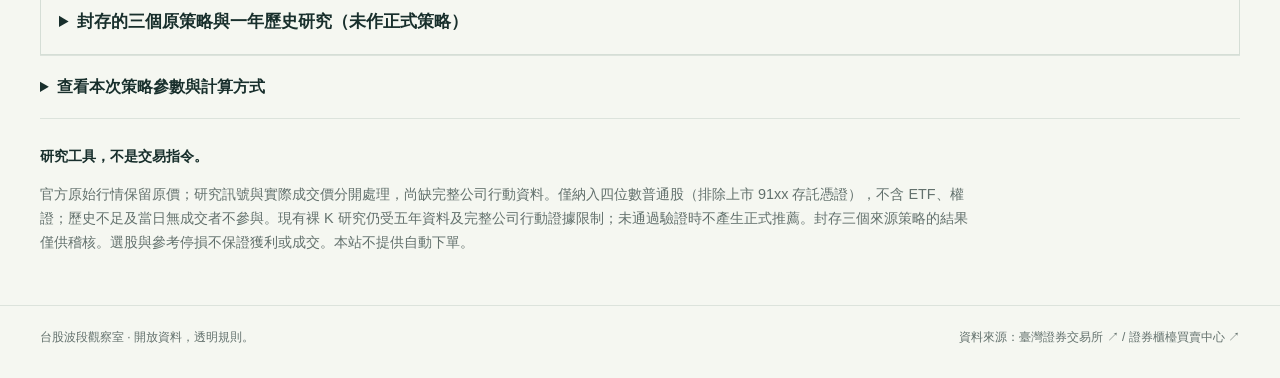
==== commit 990c25fc: "feat: screen quarterly first and gate one annual confirmation on net profit" ====
--- a/site/index.html
+++ b/site/index.html
@@ -14,6 +14,7 @@
   <script src="app.js?v=67445e442ffd" defer></script>
   <script src="naked.js?v=6d5edbdb6473" defer></script>
   <script src="backtest.js?v=58bbb01a6f8d" defer></script>
+  <script src="fast.js?v=1" defer></script>
 </head>
 <body>
   <header class="topbar"><a class="brand" href="./"><span class="brandmark" aria-hidden="true">↗</span> 台股波段觀察室</a><span class="edition">TAIWAN MARKET · DAILY SCREEN</span></header>
@@ -23,6 +24,7 @@
       <aside class="overview" aria-label="資料摘要"><span class="live-label"><i></i> 官方收盤資料</span><dl><div><dt>行情日期</dt><dd id="as-of">—</dd></div><div><dt>本日候選</dt><dd><span id="count">—</span><small> 檔</small></dd></div><div><dt>納入股票</dt><dd><span id="universe">—</span><small> 檔</small></dd></div></dl><p id="updated">等待資料載入</p></aside>
     </section>
     <section id="status" class="notice" aria-live="polite">正在讀取選股結果…</section>
+    <section class="naked-research" aria-labelledby="fast-title"><h2 id="fast-title">三個月快速初篩</h2><p>只測三個固定版本，扣成本後淨收益為正且至少五筆交易，才執行一次一年確認。短期正收益不代表未來獲利。</p><div id="fast-results">讀取回測報告中…</div></section>
     <section class="naked-research" aria-labelledby="annual-title">
       <p class="eyebrow">ONE-YEAR STRATEGY RESEARCH</p><h2 id="annual-title">新合併策略・一年回測</h2>
       <div id="annual-status" class="notice" aria-live="polite">讀取一年研究報告…</div>
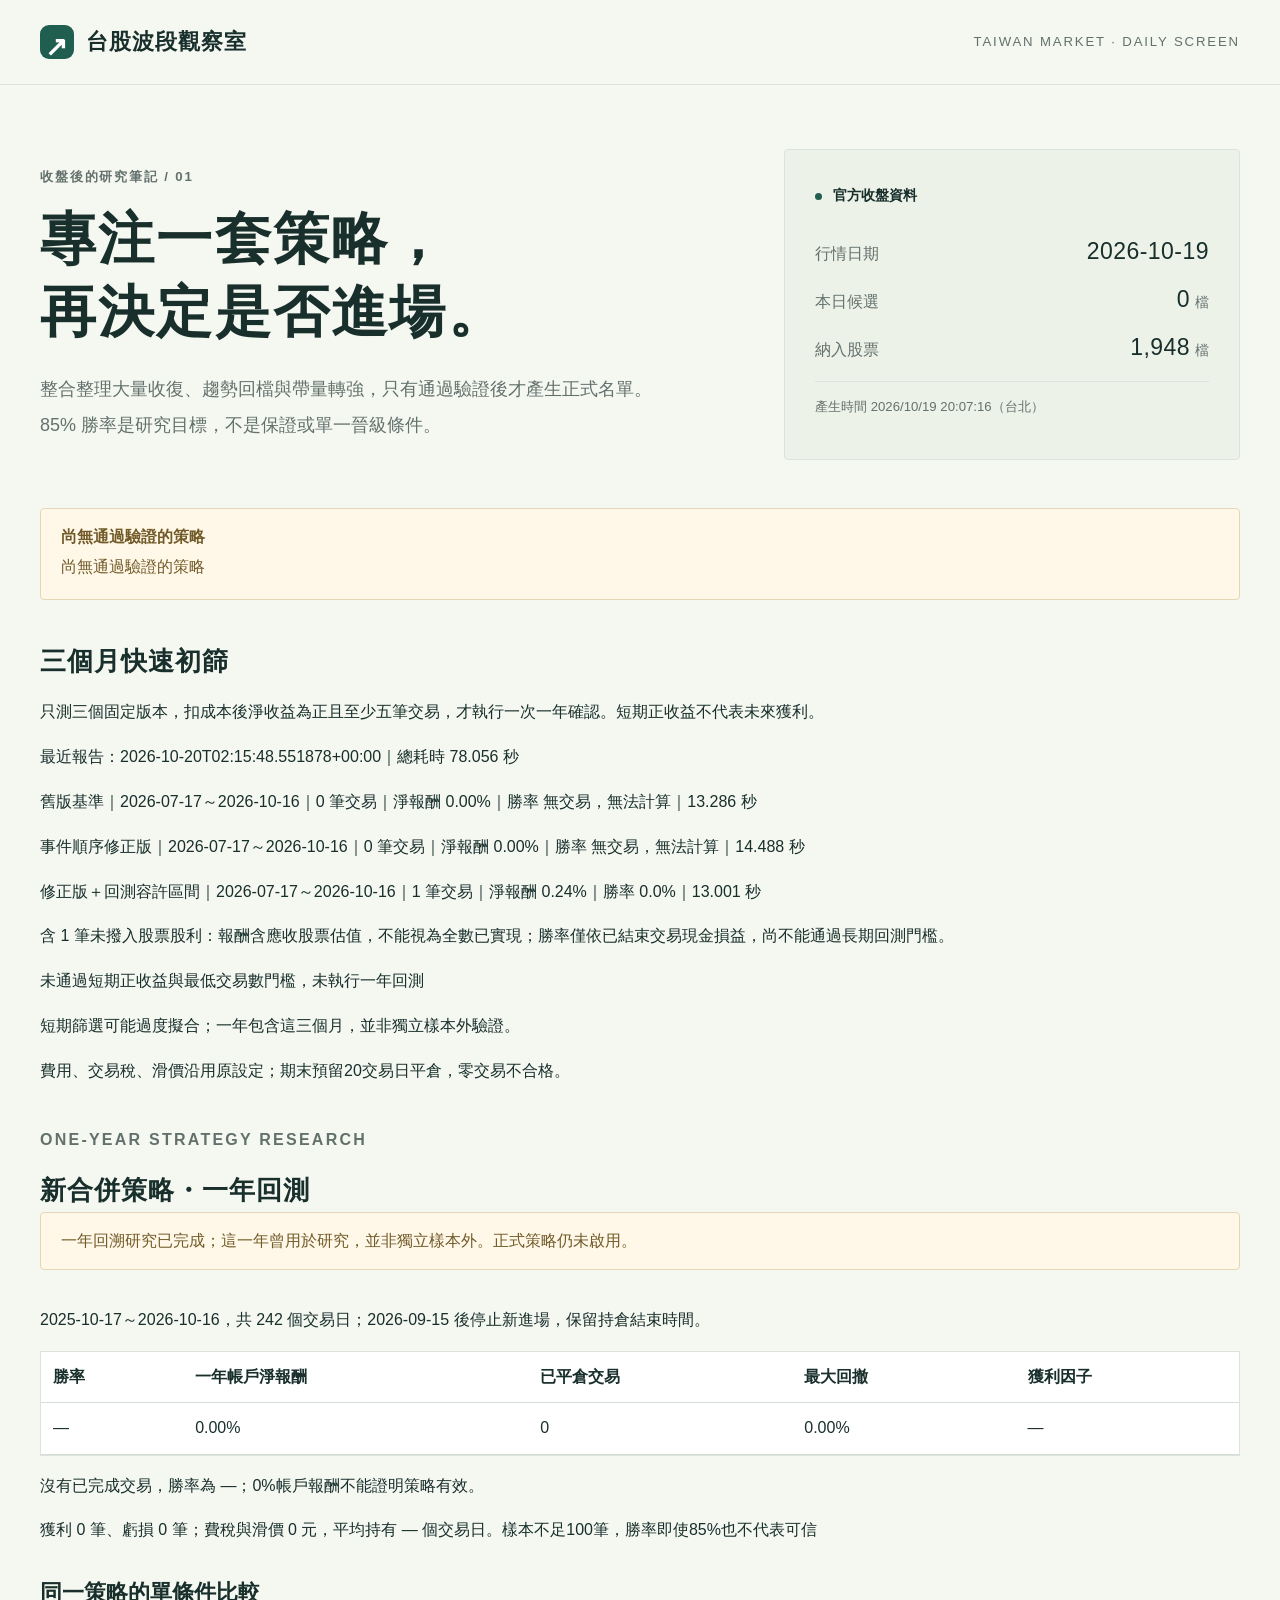
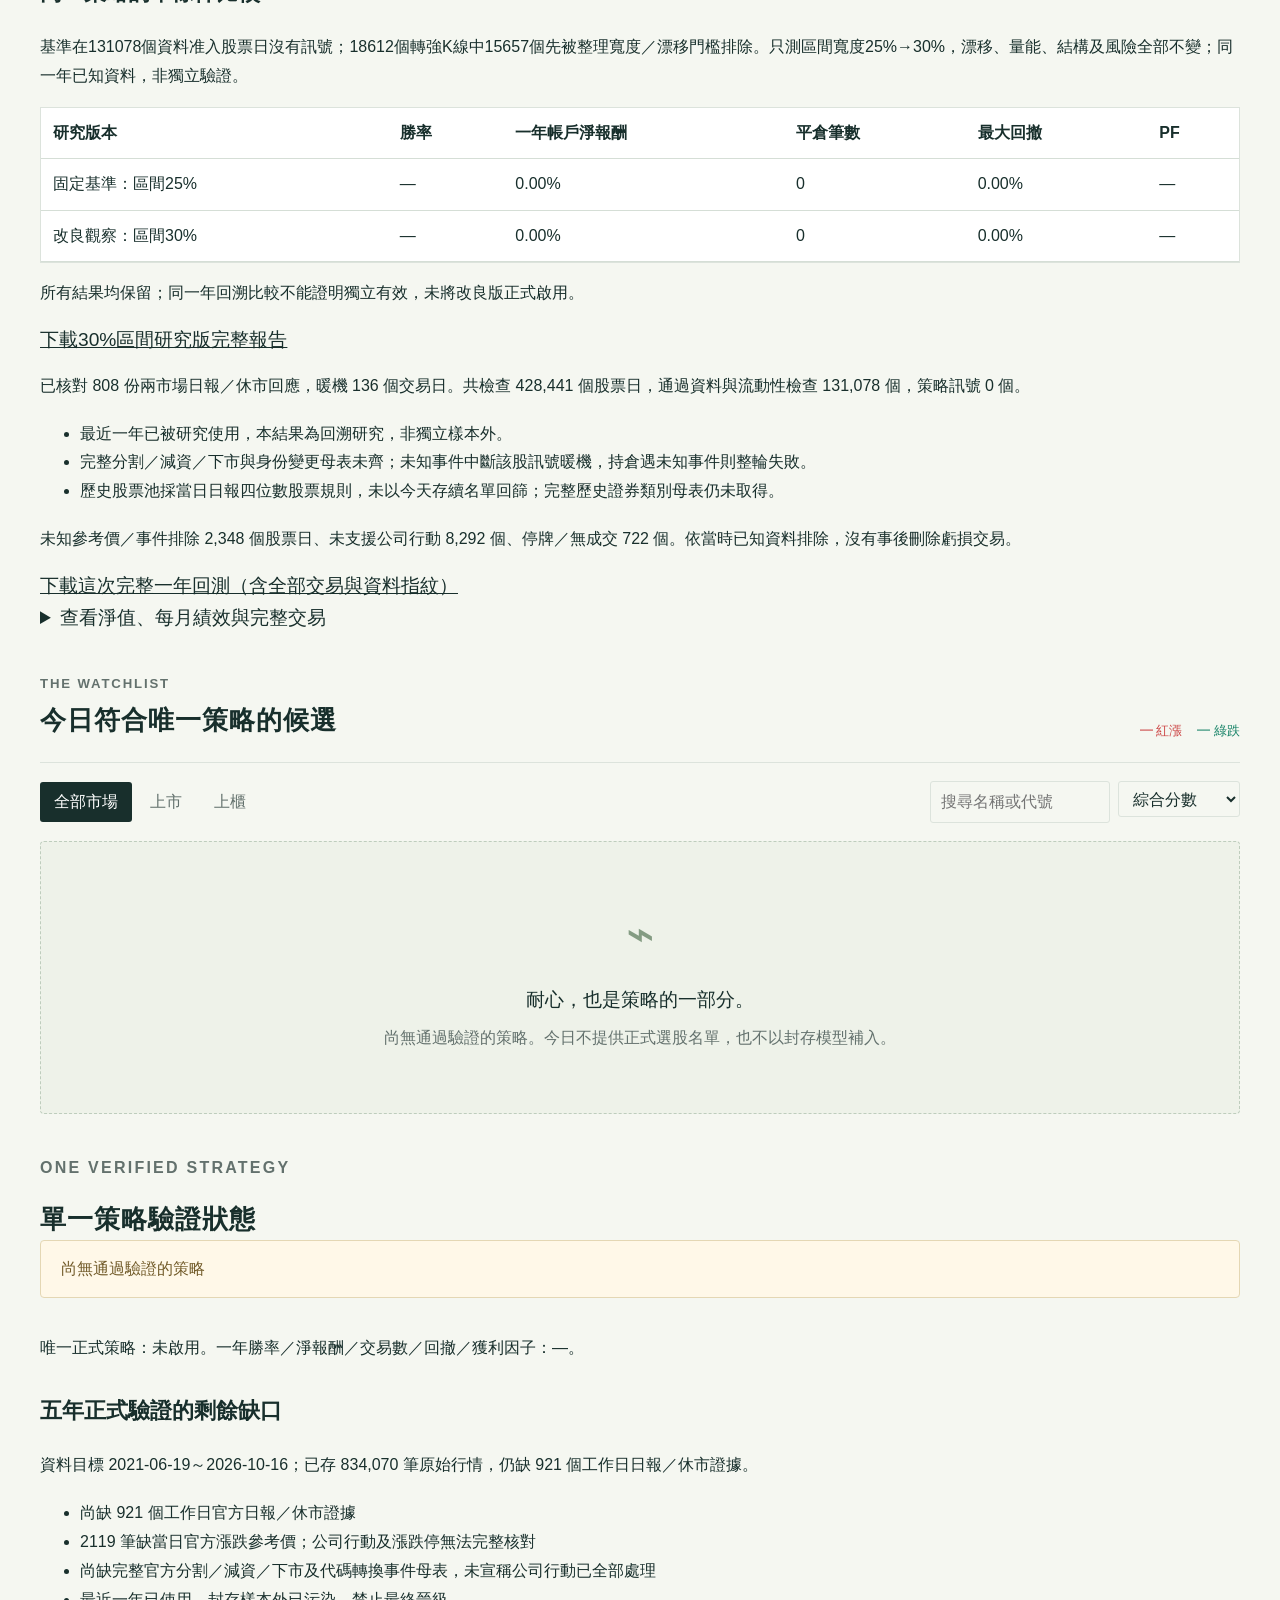
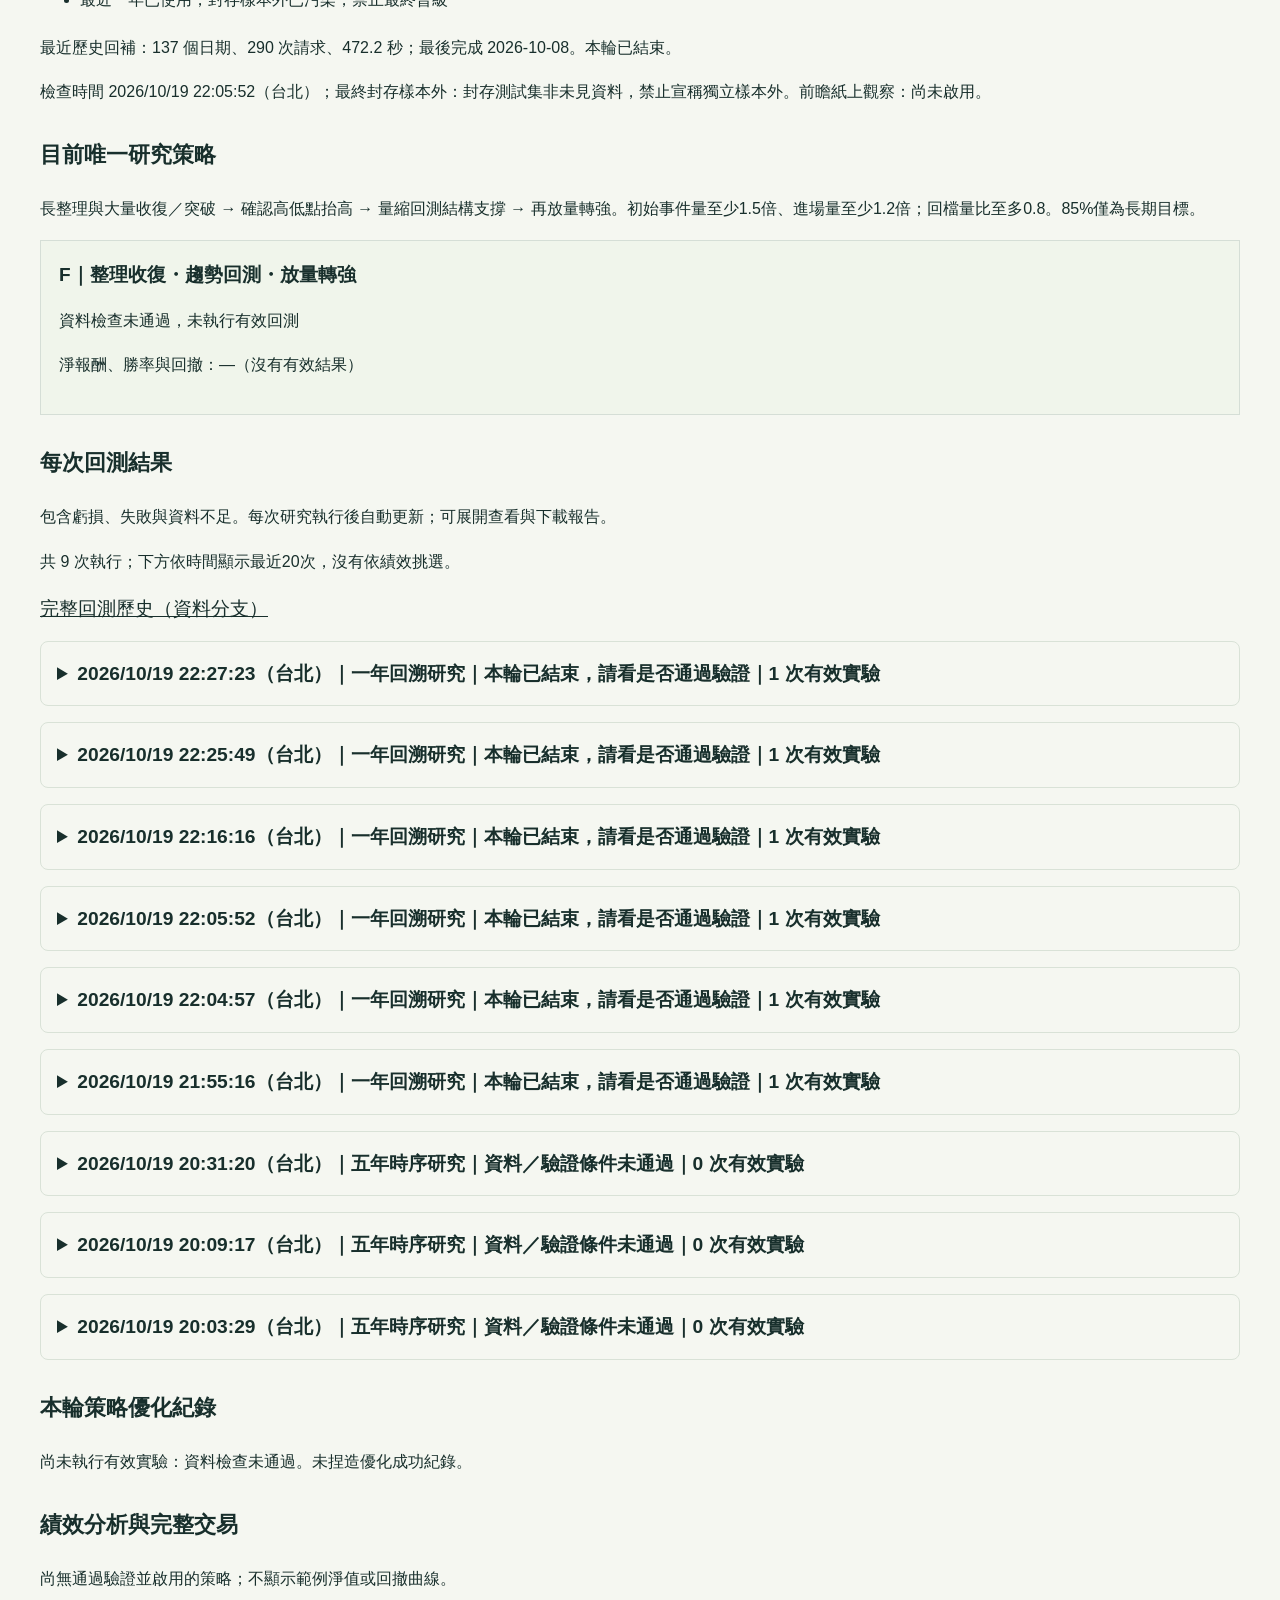
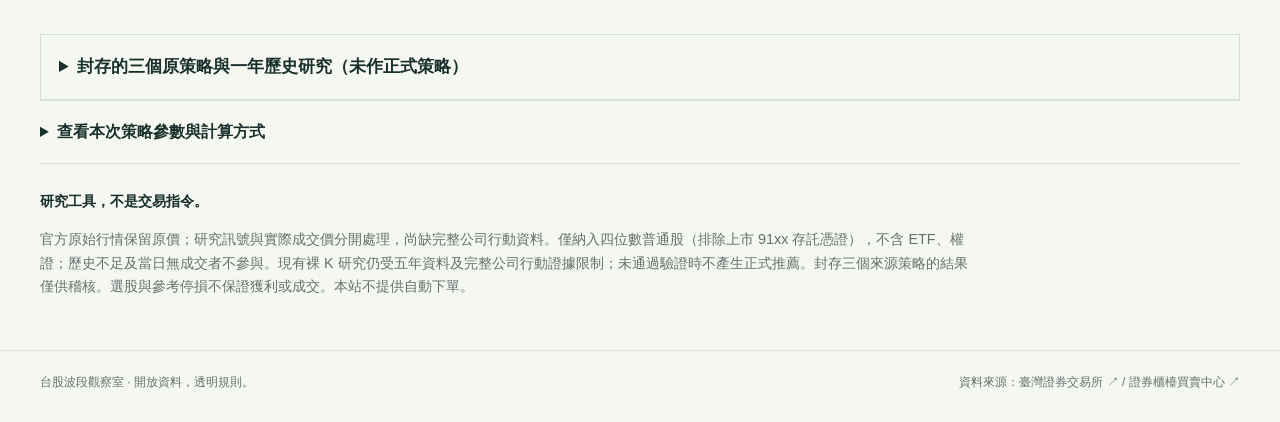
==== commit 1ac7f992: "fix: anchor recovery setups to causal events and account for verified stock dividends" ====
--- a/site/index.html
+++ b/site/index.html
@@ -14,7 +14,7 @@
   <script src="app.js?v=67445e442ffd" defer></script>
   <script src="naked.js?v=6d5edbdb6473" defer></script>
   <script src="backtest.js?v=58bbb01a6f8d" defer></script>
-  <script src="fast.js?v=1" defer></script>
+  <script src="fast.js?v=2" defer></script>
 </head>
 <body>
   <header class="topbar"><a class="brand" href="./"><span class="brandmark" aria-hidden="true">↗</span> 台股波段觀察室</a><span class="edition">TAIWAN MARKET · DAILY SCREEN</span></header>
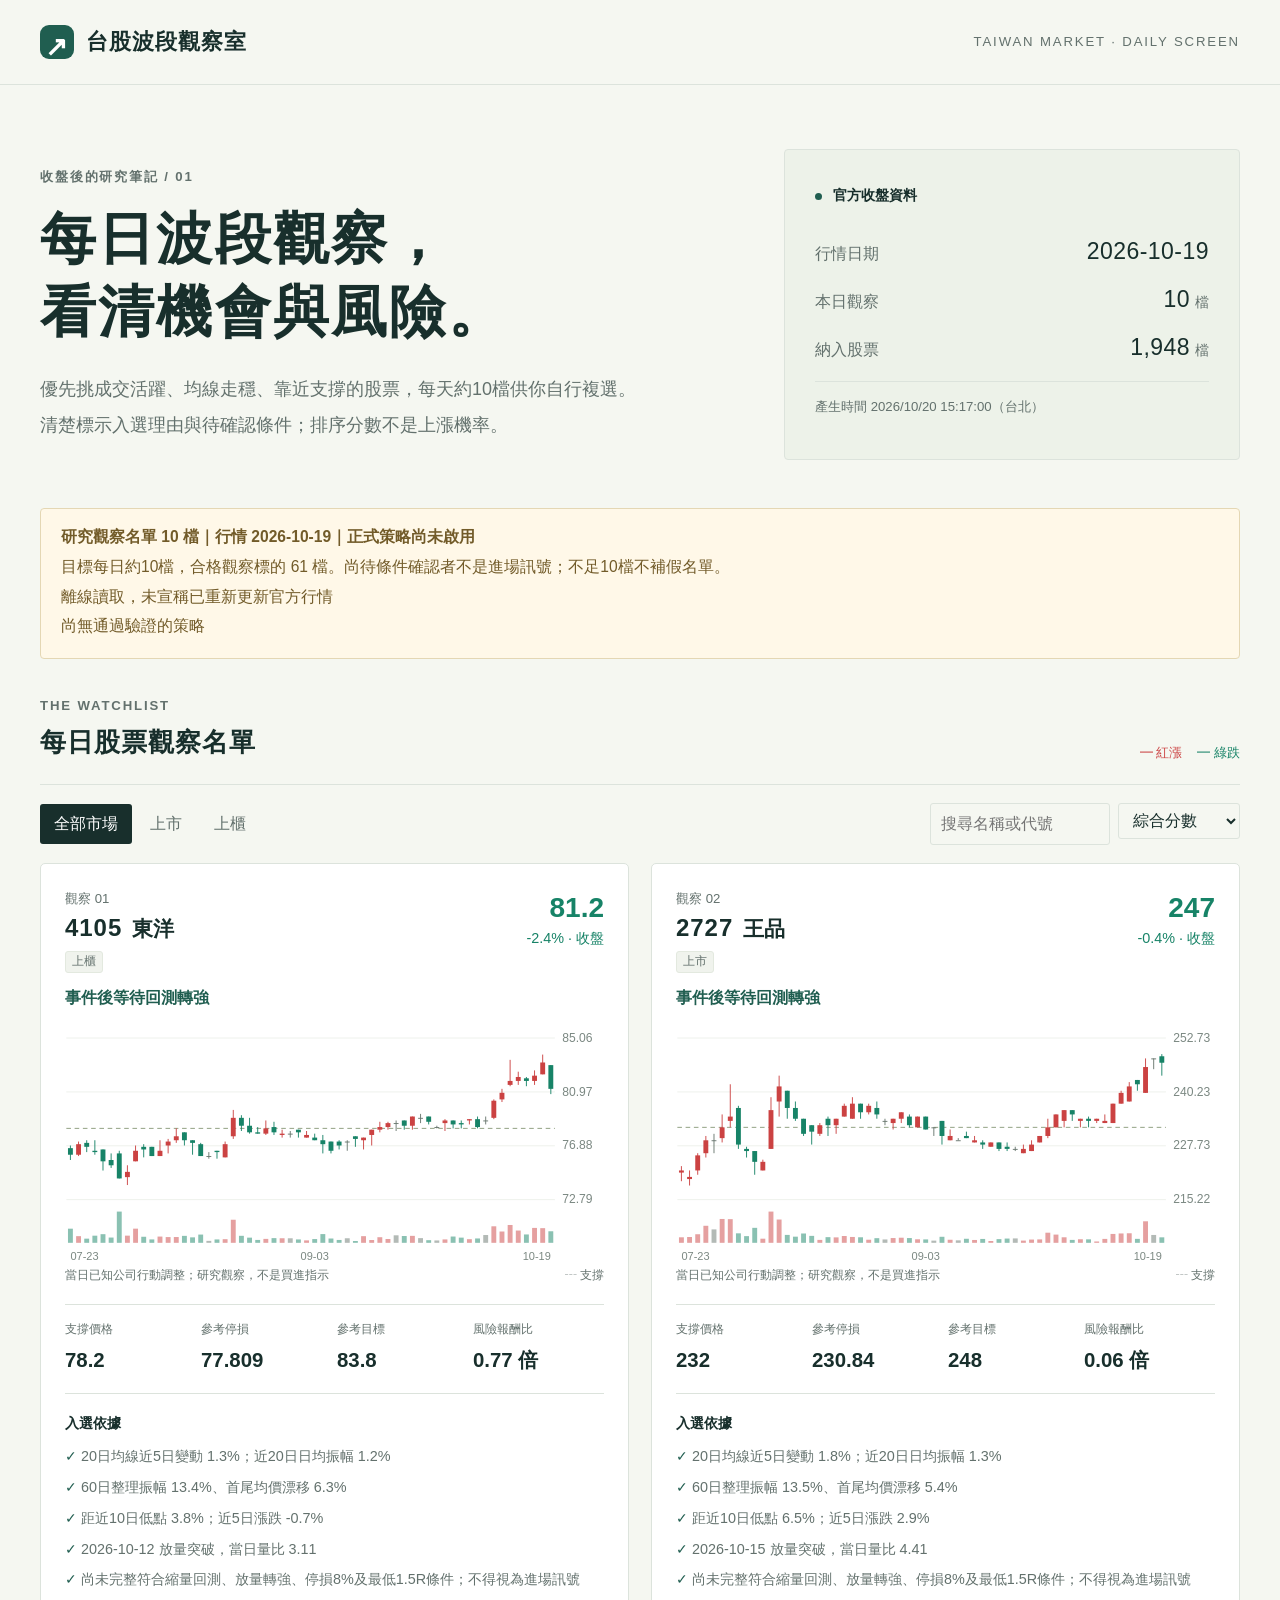
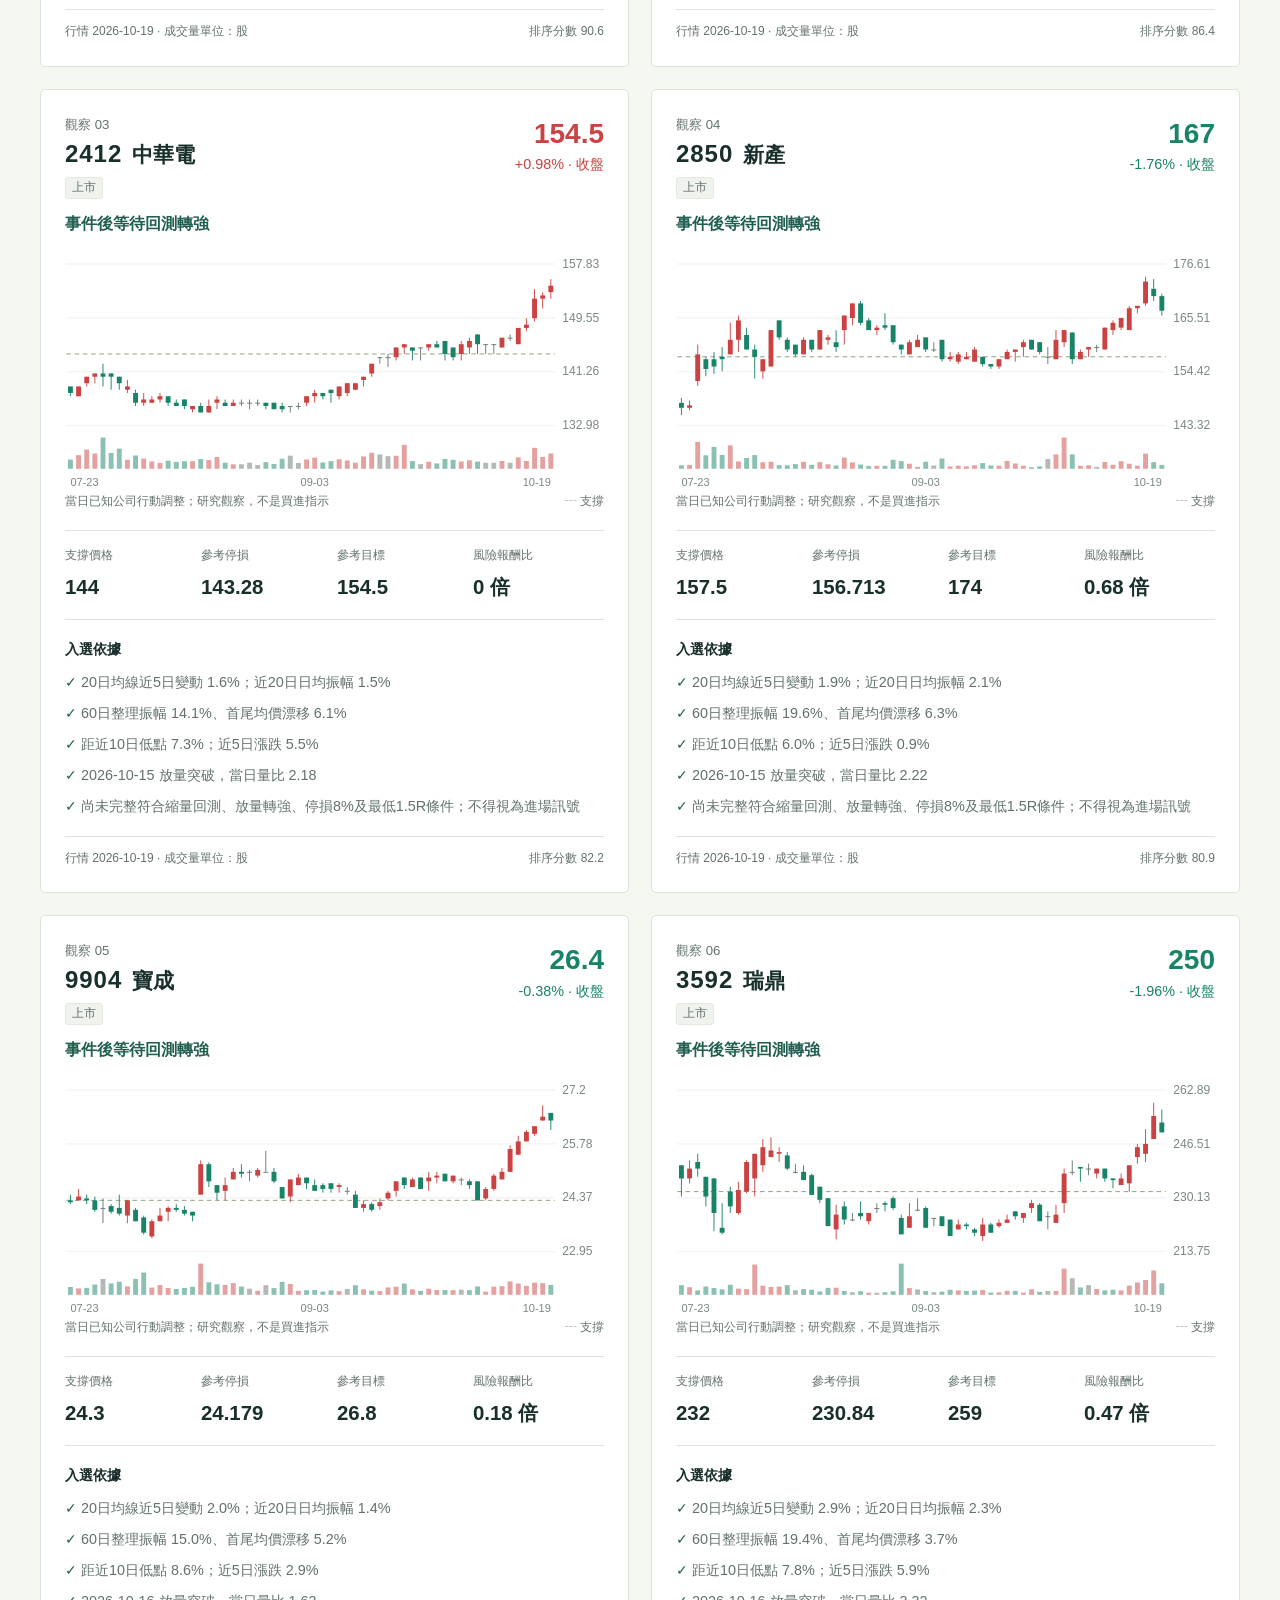
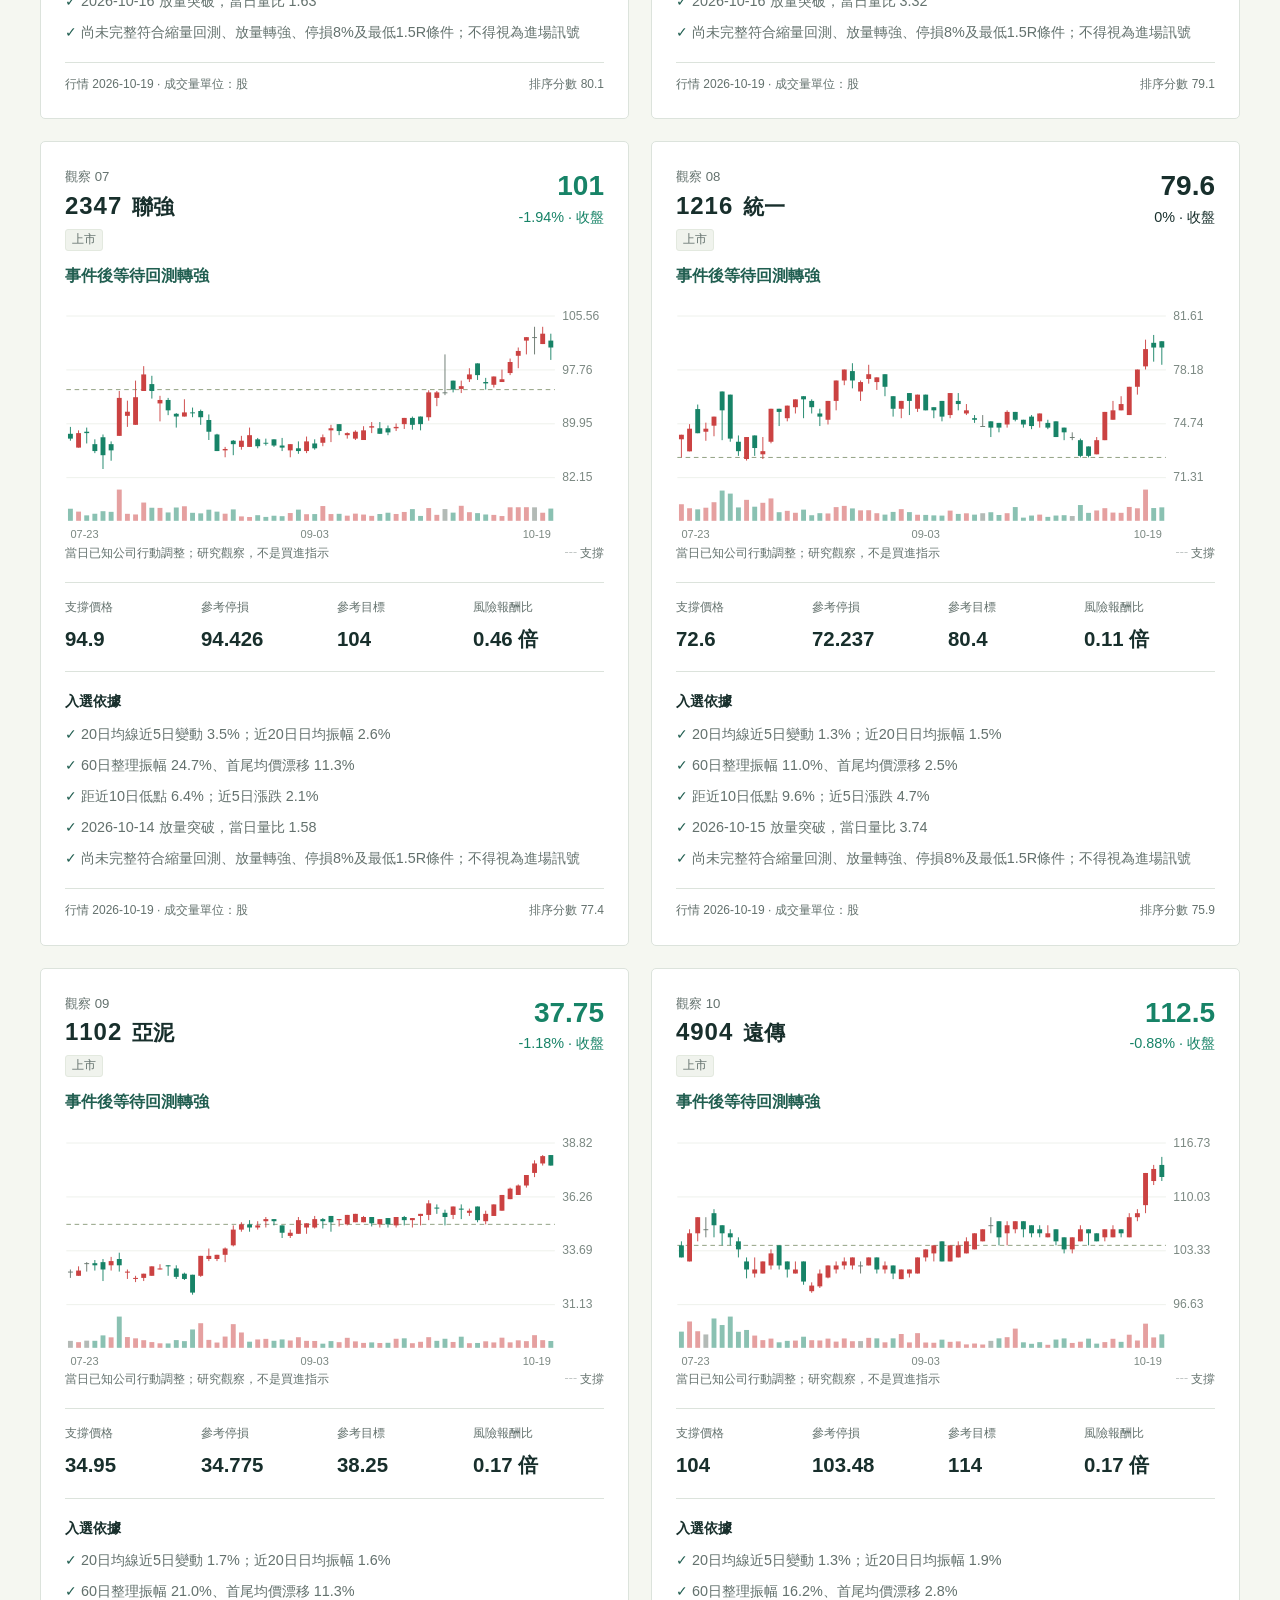
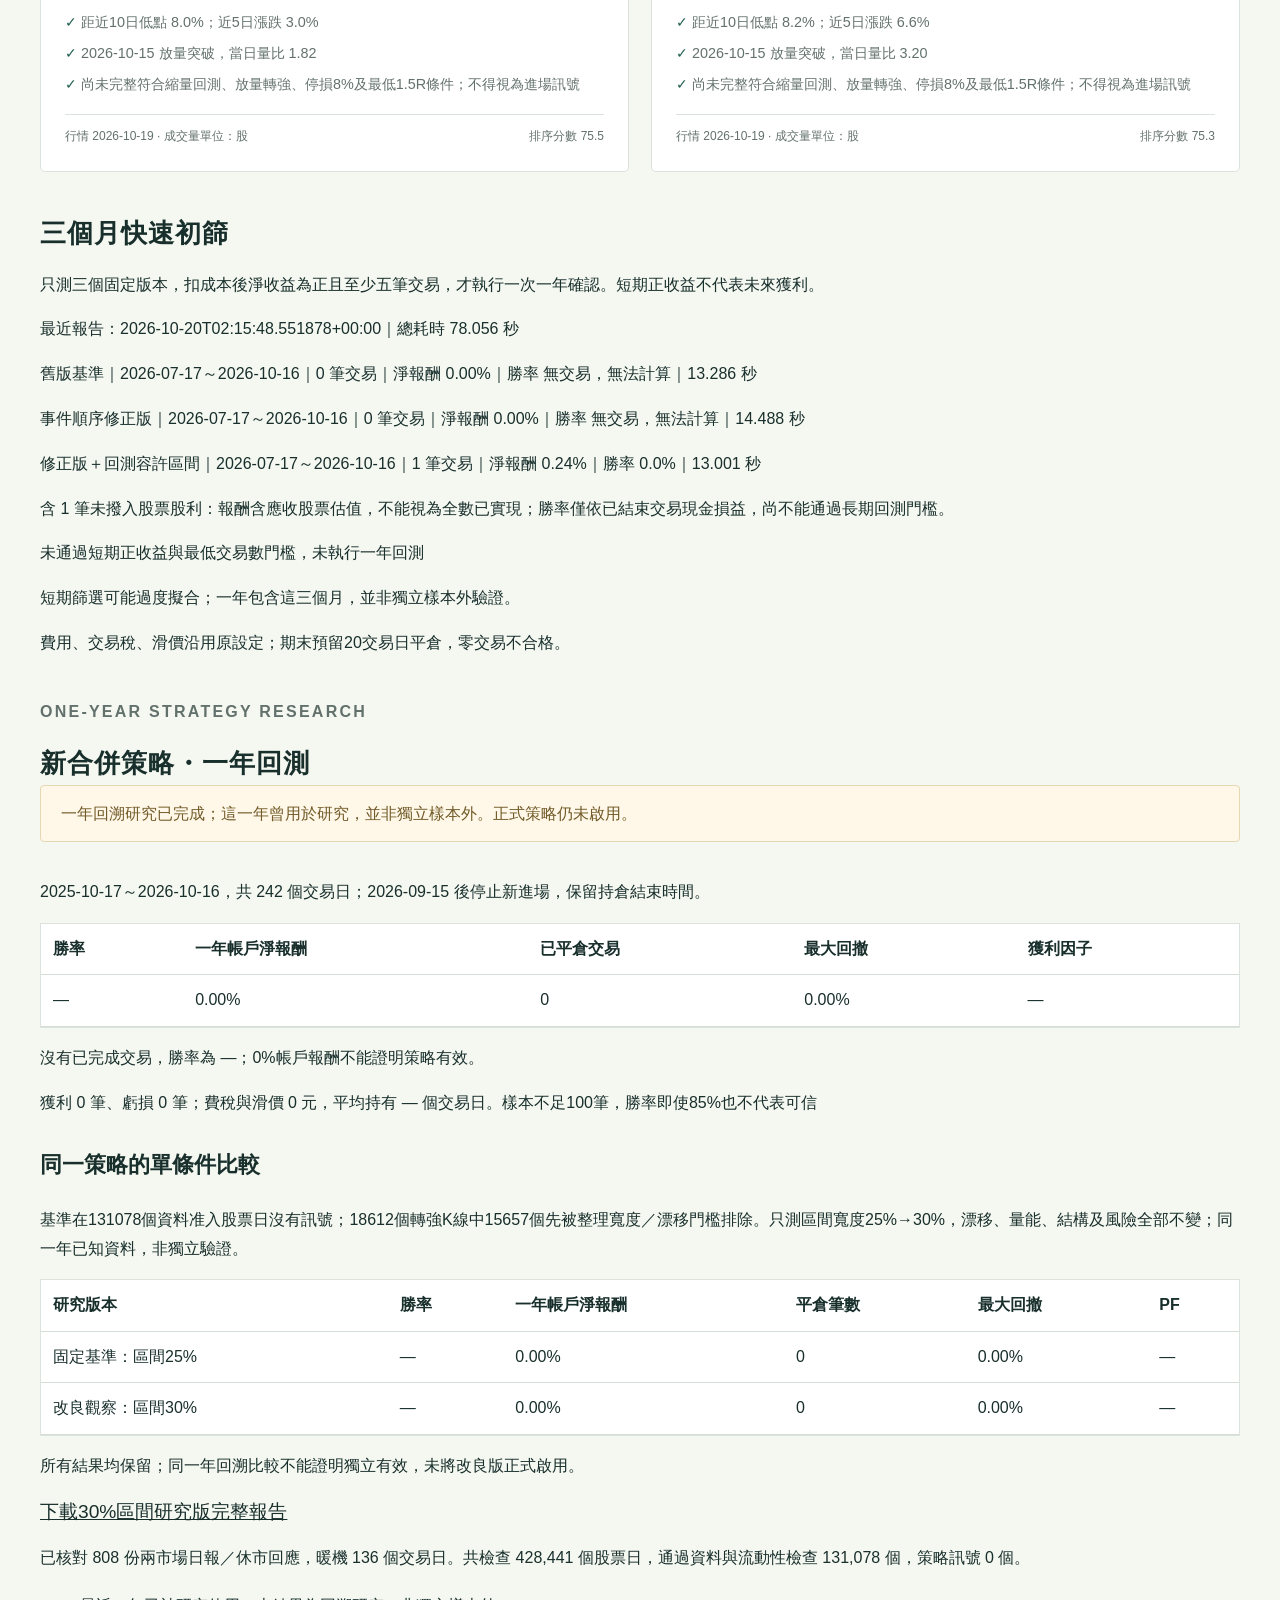
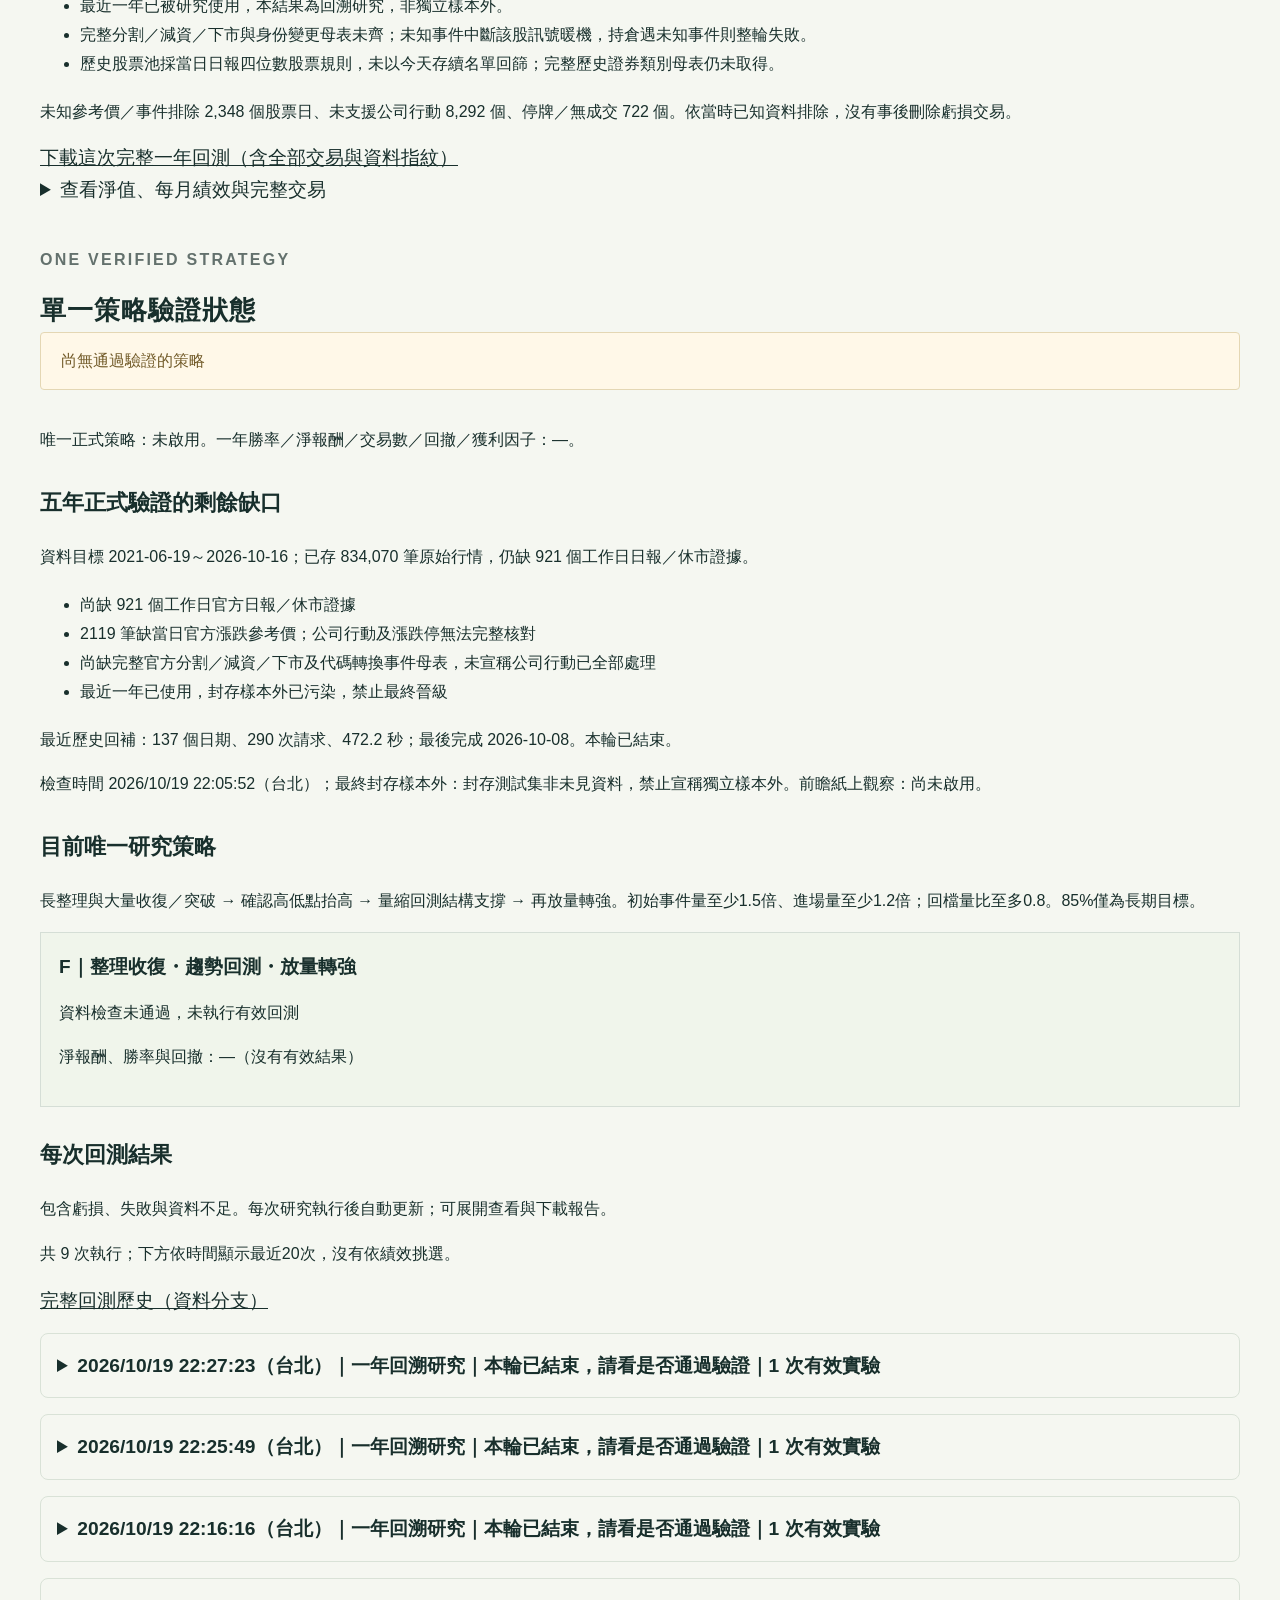
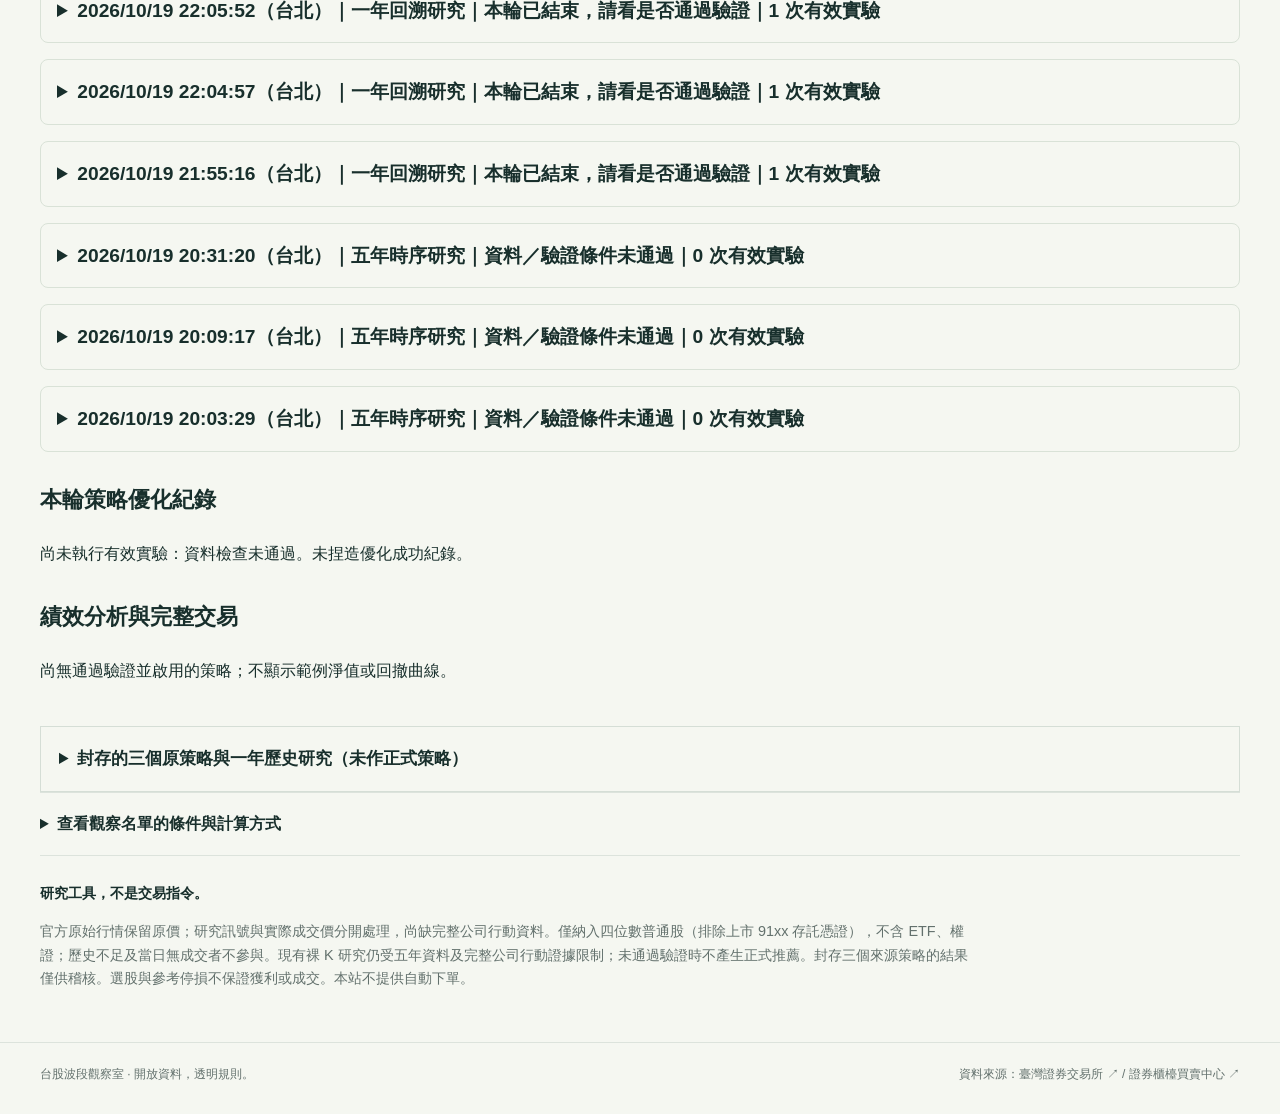
==== commit cf8dd1ed: "feat: rank ten daily liquid trend and support observations with explicit entry stages" ====
--- a/site/index.html
+++ b/site/index.html
@@ -11,7 +11,7 @@
   <title>台股波段觀察室｜每日量化選股</title>
   <meta name="description" content="根據證交所及櫃買中心公開行情，以透明、可調整的波段策略篩選台灣股票。">
   <link rel="stylesheet" href="styles.css?v=8b3d528786e9">
-  <script src="app.js?v=67445e442ffd" defer></script>
+  <script src="app.js?v=cff44b4776f0" defer></script>
   <script src="naked.js?v=6d5edbdb6473" defer></script>
   <script src="backtest.js?v=58bbb01a6f8d" defer></script>
   <script src="fast.js?v=2" defer></script>
@@ -20,10 +20,17 @@
   <header class="topbar"><a class="brand" href="./"><span class="brandmark" aria-hidden="true">↗</span> 台股波段觀察室</a><span class="edition">TAIWAN MARKET · DAILY SCREEN</span></header>
   <main>
     <section class="hero">
-      <div><p class="eyebrow">收盤後的研究筆記 / 01</p><h1>專注一套策略，<br>再決定是否進場。</h1><p class="intro">整合整理大量收復、趨勢回檔與帶量轉強，只有通過驗證後才產生正式名單。<br>85% 勝率是研究目標，不是保證或單一晉級條件。</p></div>
-      <aside class="overview" aria-label="資料摘要"><span class="live-label"><i></i> 官方收盤資料</span><dl><div><dt>行情日期</dt><dd id="as-of">—</dd></div><div><dt>本日候選</dt><dd><span id="count">—</span><small> 檔</small></dd></div><div><dt>納入股票</dt><dd><span id="universe">—</span><small> 檔</small></dd></div></dl><p id="updated">等待資料載入</p></aside>
+      <div><p class="eyebrow">收盤後的研究筆記 / 01</p><h1>每日波段觀察，<br>看清機會與風險。</h1><p class="intro">優先挑成交活躍、均線走穩、靠近支撐的股票，每天約10檔供你自行複選。<br>清楚標示入選理由與待確認條件；排序分數不是上漲機率。</p></div>
+      <aside class="overview" aria-label="資料摘要"><span class="live-label"><i></i> 官方收盤資料</span><dl><div><dt>行情日期</dt><dd id="as-of">—</dd></div><div><dt>本日觀察</dt><dd><span id="count">—</span><small> 檔</small></dd></div><div><dt>納入股票</dt><dd><span id="universe">—</span><small> 檔</small></dd></div></dl><p id="updated">等待資料載入</p></aside>
     </section>
     <section id="status" class="notice" aria-live="polite">正在讀取選股結果…</section>
+    <section class="results-section" aria-labelledby="results-title">
+      <div class="section-heading"><div><p class="eyebrow">THE WATCHLIST</p><h2 id="results-title">每日股票觀察名單</h2></div><span class="legend"><b class="up">━ 紅漲</b><b class="down">━ 綠跌</b></span></div>
+      <div class="strategy-picker"><label for="strategy-select">選股策略</label><select id="strategy-select"><option value="trend_pullback">原策略：趨勢回檔再轉強</option></select><p id="strategy-description"></p></div>
+      <div class="toolbar"><div class="market-tabs" role="group" aria-label="市場篩選"><button class="active" data-market="all" aria-pressed="true">全部市場</button><button data-market="TWSE" aria-pressed="false">上市</button><button data-market="TPEX" aria-pressed="false">上櫃</button></div><div class="tools"><label><span class="sr-only">搜尋股票名稱或代號</span><input id="search" type="search" placeholder="搜尋名稱或代號" autocomplete="off"></label><label><span class="sr-only">排序方式</span><select id="sort"><option value="score">綜合分數</option><option value="reward_risk">風險報酬比</option><option value="code">股票代號</option></select></label></div></div>
+      <div id="cards" class="cards" aria-live="polite"></div>
+      <div id="empty" class="empty" hidden><span aria-hidden="true">⌁</span><h3>耐心，也是策略的一部分。</h3><p id="empty-message">目前沒有符合條件的股票。</p></div>
+    </section>
     <section class="naked-research" aria-labelledby="fast-title"><h2 id="fast-title">三個月快速初篩</h2><p>只測三個固定版本，扣成本後淨收益為正且至少五筆交易，才執行一次一年確認。短期正收益不代表未來獲利。</p><div id="fast-results">讀取回測報告中…</div></section>
     <section class="naked-research" aria-labelledby="annual-title">
       <p class="eyebrow">ONE-YEAR STRATEGY RESEARCH</p><h2 id="annual-title">新合併策略・一年回測</h2>
@@ -31,20 +38,13 @@
       <div id="annual-metrics"></div><div id="annual-comparison"></div><div id="annual-evidence"></div>
       <details id="annual-detail"><summary>查看淨值、每月績效與完整交易</summary><div id="annual-charts"></div></details>
     </section>
-    <section class="results-section" aria-labelledby="results-title">
-      <div class="section-heading"><div><p class="eyebrow">THE WATCHLIST</p><h2 id="results-title">今日符合唯一策略的候選</h2></div><span class="legend"><b class="up">━ 紅漲</b><b class="down">━ 綠跌</b></span></div>
-      <div class="strategy-picker"><label for="strategy-select">選股策略</label><select id="strategy-select"><option value="trend_pullback">原策略：趨勢回檔再轉強</option></select><p id="strategy-description"></p></div>
-      <div class="toolbar"><div class="market-tabs" role="group" aria-label="市場篩選"><button class="active" data-market="all" aria-pressed="true">全部市場</button><button data-market="TWSE" aria-pressed="false">上市</button><button data-market="TPEX" aria-pressed="false">上櫃</button></div><div class="tools"><label><span class="sr-only">搜尋股票名稱或代號</span><input id="search" type="search" placeholder="搜尋名稱或代號" autocomplete="off"></label><label><span class="sr-only">排序方式</span><select id="sort"><option value="score">綜合分數</option><option value="reward_risk">風險報酬比</option><option value="code">股票代號</option></select></label></div></div>
-      <div id="cards" class="cards" aria-live="polite"></div>
-      <div id="empty" class="empty" hidden><span aria-hidden="true">⌁</span><h3>耐心，也是策略的一部分。</h3><p id="empty-message">目前沒有符合條件的股票。</p></div>
-    </section>
     <section hidden class="personal-strategy" aria-labelledby="personal-title"><p class="eyebrow">YOUR INDEPENDENT STRATEGY</p><h2 id="personal-title">你的策略，獨立觀察。</h2><p>長時間整理後，觀察「假跌破後收復區間」或「量化近似頭肩底突破」。<strong>收復／突破當天必須出大量。</strong>這組規則不混入其他策略的均線條件。</p><button id="show-user-strategy" type="button" disabled>查看我的策略候選</button><details><summary>查看你的量化條件與可調參數</summary><div id="personal-parameters"></div><p>頭肩底是確認後轉折點的量化近似，不代表人工確認型態。所有門檻都可在 models.json 調整。</p></details></section>
     <section class="naked-research" aria-labelledby="naked-title"><p class="eyebrow">ONE VERIFIED STRATEGY</p><h2 id="naked-title">單一策略驗證狀態</h2><div id="naked-active" class="notice" aria-live="polite">讀取研究狀態中…</div><div id="naked-performance"></div><h3>五年正式驗證的剩餘缺口</h3><div id="naked-quality"></div><h3>目前唯一研究策略</h3><p>長整理與大量收復／突破 → 確認高低點抬高 → 量縮回測結構支撐 → 再放量轉強。初始事件量至少1.5倍、進場量至少1.2倍；回檔量比至多0.8。85%僅為長期目標。</p><div id="naked-comparisons" class="naked-comparisons"></div><h3>每次回測結果</h3><p>包含虧損、失敗與資料不足。每次研究執行後自動更新；可展開查看與下載報告。</p><div id="run-history"></div><h3>本輪策略優化紀錄</h3><div id="optimization-history"></div><h3>績效分析與完整交易</h3><div id="naked-charts"></div></section>
     <details id="legacy-research" class="legacy-archive"><summary>封存的三個原策略與一年歷史研究（未作正式策略）</summary><p>以下資料只保留稽核用途，未還原權息，最近一年已被使用，不是獨立封存樣本外。原策略沒有刪除，也不再啟用為首頁選股策略。</p><details id="legacy-watchlist"><summary>查看封存的 2026-10-16 名單與 K 線</summary><p>封存快照，原策略已停用；以下不是今日推薦。</p><div id="legacy-cards" class="cards"></div></details>
     <section class="backtest-section" aria-labelledby="backtest-title"><div class="section-heading"><div><p class="eyebrow">PRELIMINARY RESEARCH</p><h2 id="backtest-title">封存三個原策略：已使用的歷史研究。</h2></div><span class="research-badge">未還原權息</span></div><div id="backtest-status" class="notice" aria-live="polite">正在讀取初步回測…</div><p id="backtest-period"></p><div id="research-protocol"></div><div id="backtest-models" class="backtest-models"></div><div id="backtest-assumptions"></div><div id="backtest-detail"></div></section>
     </details>
     <section hidden class="method" aria-labelledby="method-title"><div><p class="eyebrow">A DISCIPLINED APPROACH</p><h2 id="method-title">每一個條件，<br>都有明確的依據。</h2><p>下列五項對應原策略「趨勢回檔再轉強」。<br>你的區間策略及其他比較策略各自獨立判斷，不混用。</p></div><ol><li><span>01</span><div><h3>趨勢向上</h3><p>收盤高於短均線，短均線高於長均線，且短均線持續上升。</p></div></li><li><span>02</span><div><h3>多頭結構</h3><p>最近兩個確認波段高點與低點，皆依序抬高。</p></div></li><li><span>03</span><div><h3>回到支撐</h3><p>回檔低點接近短均線或確認波段低點，收盤仍在支撐之上。</p></div></li><li><span>04</span><div><h3>量縮整理</h3><p>回檔期間的平均成交量，小於此前基準期間的一定比例。</p></div></li><li><span>05</span><div><h3>重新轉強</h3><p>紅 K 收盤突破前日高點，並通過停損距離及風險報酬比門檻。</p></div></li></ol></section>
-    <details class="parameters"><summary>查看本次策略參數與計算方式</summary><p>參數可在儲存庫的 strategy.json 調整，再執行更新或重新選股。所有比例以小數表示，成交量單位為股。</p><div id="parameters"></div><p>停損＝min（支撐、回檔最低價）− ATR × 緩衝倍數；參考目標＝最近確認波段高點；風險報酬比＝（目標−最新收盤）÷（最新收盤−停損）。尚未扣除手續費、稅、滑價；參考價未作交易單位進位。</p><p>排序分數＝40 ×（1−支撐距離／上限）＋30 ×（1−量比）＋20 × min（風報比／3, 1）＋10 × min（均線升幅／5%, 1）。分數僅供候選排序，不是勝率。波段轉折須等待左右指定根數確認；只使用資料日以前已知行情。</p></details>
+    <details class="parameters"><summary>查看觀察名單的條件與計算方式</summary><p>觀察門檻：股價至少10元、20日官方平均成交金額至少5,000萬元；20日均線近5日不能下彎，收盤至少為均線的99%。60日區間振幅不超過35%、首尾均價漂移不超過15%；距10日低點不超過10%，近5日跌幅不超過3%，20日日均K線振幅不超過4.5%。</p><p>優先排序依據：已確認研究進場條件、近期放量收復／突破、均線趨勢、較小振幅與靠近支撐。一般放量事件須至少為前20日均量1.2倍；尚未有事件者只列整理觀察。最多顯示10檔，合格不足不補名額。</p><p>觀察參考支撐＝近10日低點；停損參考＝支撐×0.995；目標參考＝近60日高點與最新收盤的較高者。這些是結構觀察價位，風報比不足1.5或尚未滿足完整進場條件時須繼續等待。完整進場策略仍保留原有風險門檻。分數不是勝率，這份名單尚未證明具有特定上漲機率。</p><div id="parameters"></div></details>
     <aside class="disclaimer"><strong>研究工具，不是交易指令。</strong><p>官方原始行情保留原價；研究訊號與實際成交價分開處理，尚缺完整公司行動資料。僅納入四位數普通股（排除上市 91xx 存託憑證），不含 ETF、權證；歷史不足及當日無成交者不參與。現有裸 K 研究仍受五年資料及完整公司行動證據限制；未通過驗證時不產生正式推薦。封存三個來源策略的結果僅供稽核。選股與參考停損不保證獲利或成交。本站不提供自動下單。</p></aside>
   </main>
   <footer><span>台股波段觀察室 · 開放資料，透明規則。</span><span>資料來源：<a href="https://www.twse.com.tw/" target="_blank" rel="noopener noreferrer">臺灣證券交易所 ↗</a> / <a href="https://www.tpex.org.tw/" target="_blank" rel="noopener noreferrer">證券櫃檯買賣中心 ↗</a></span></footer>
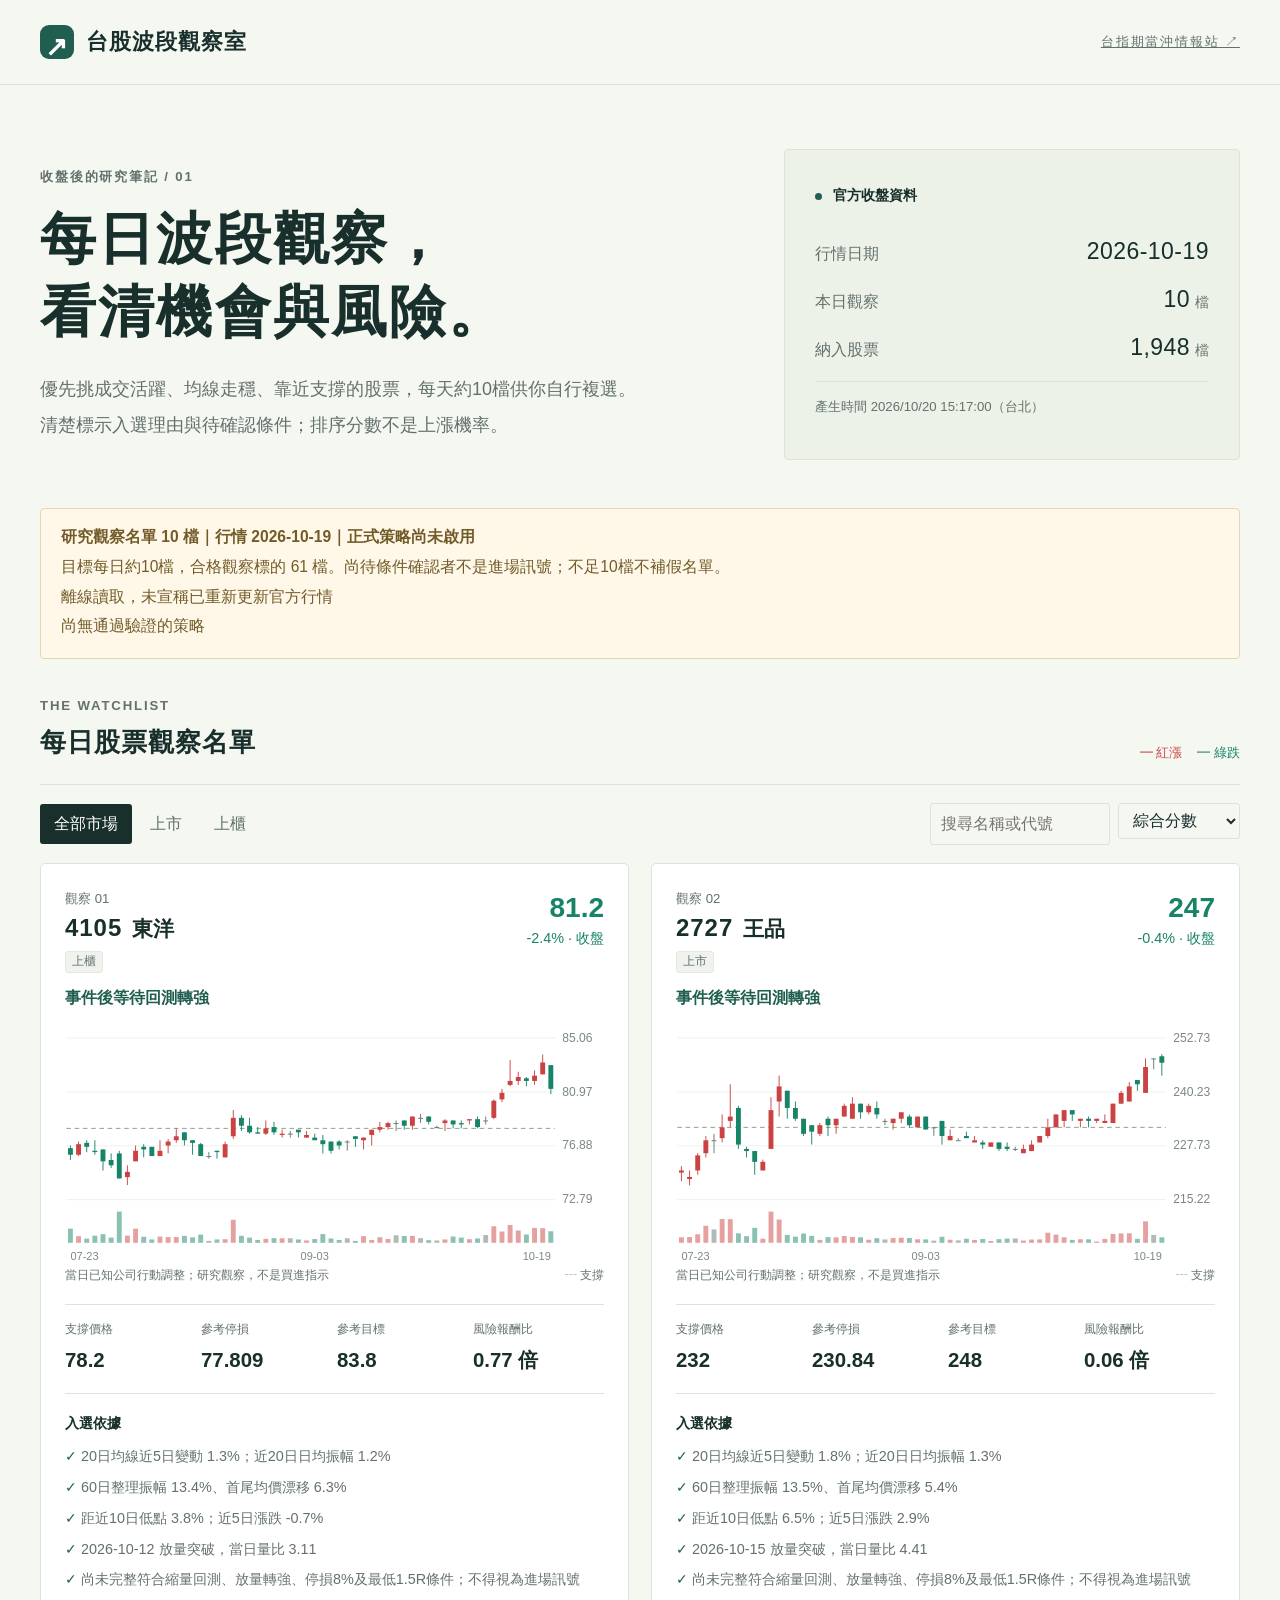
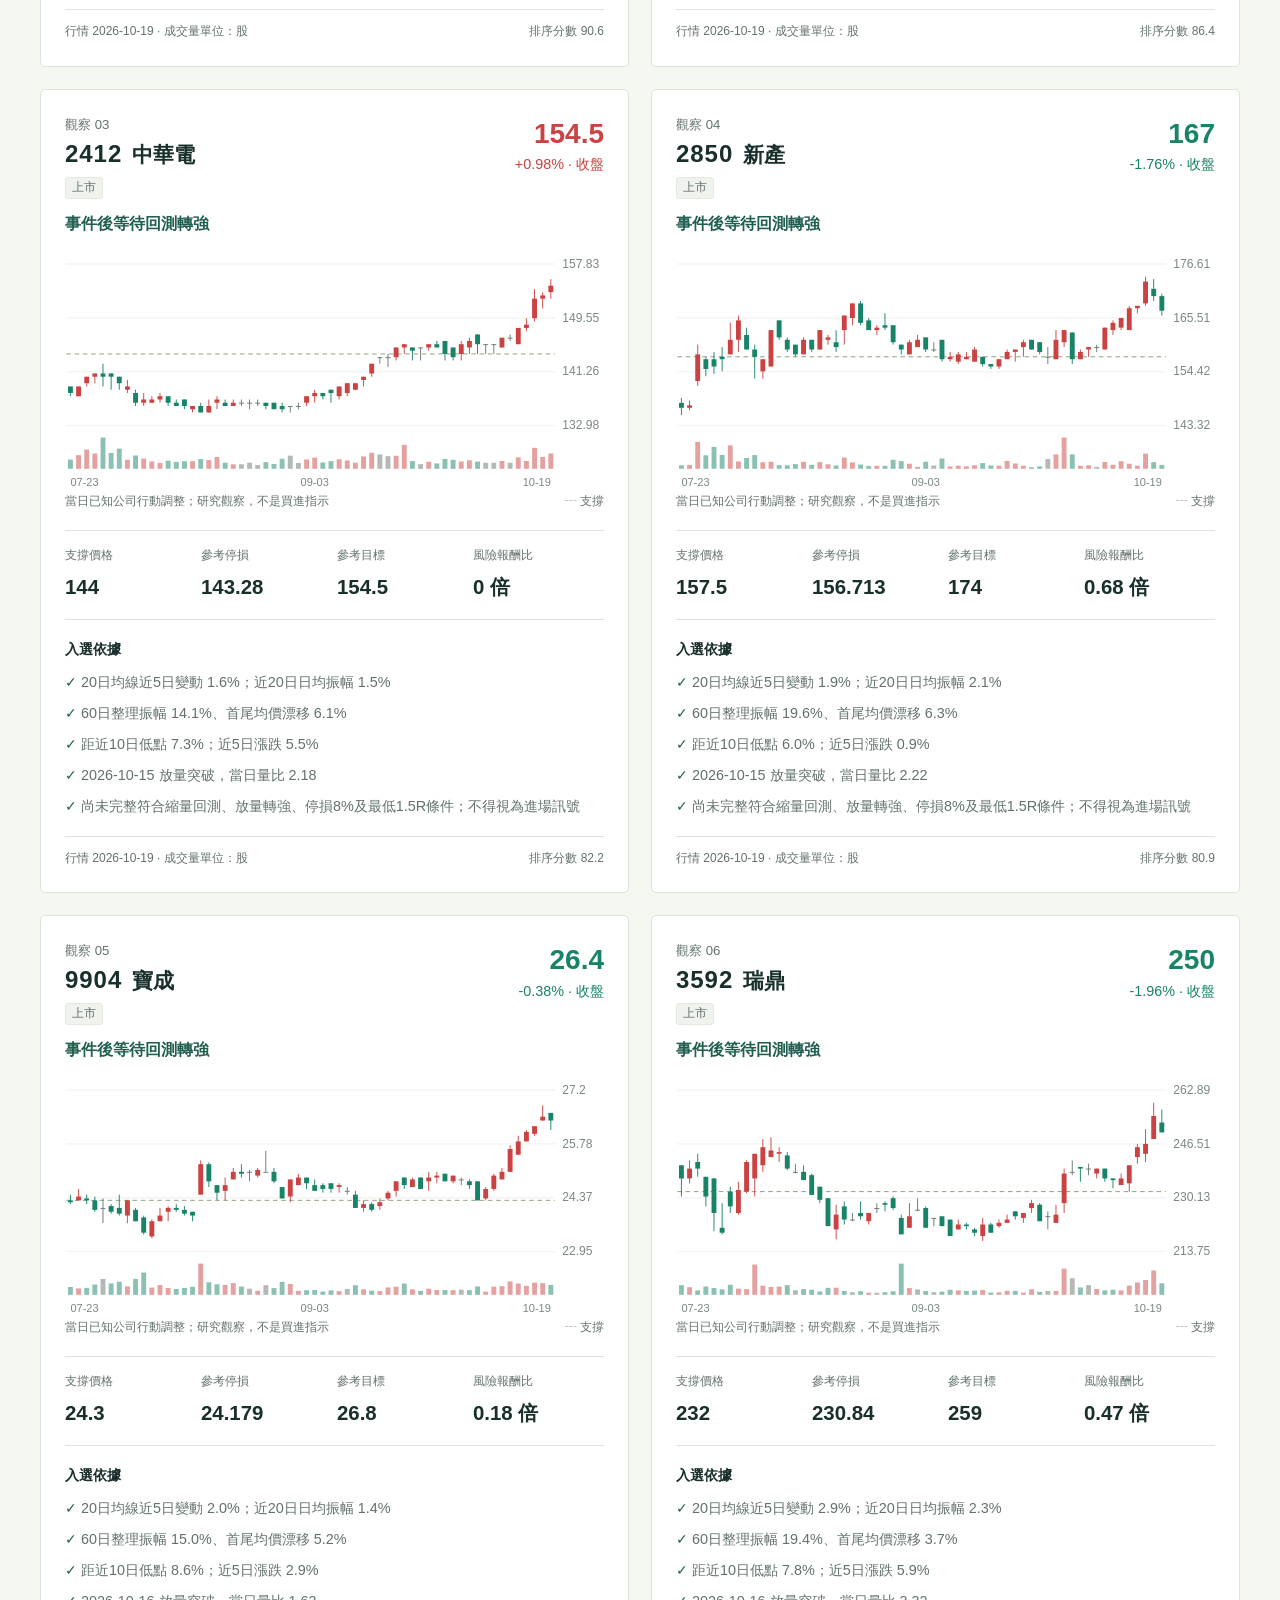
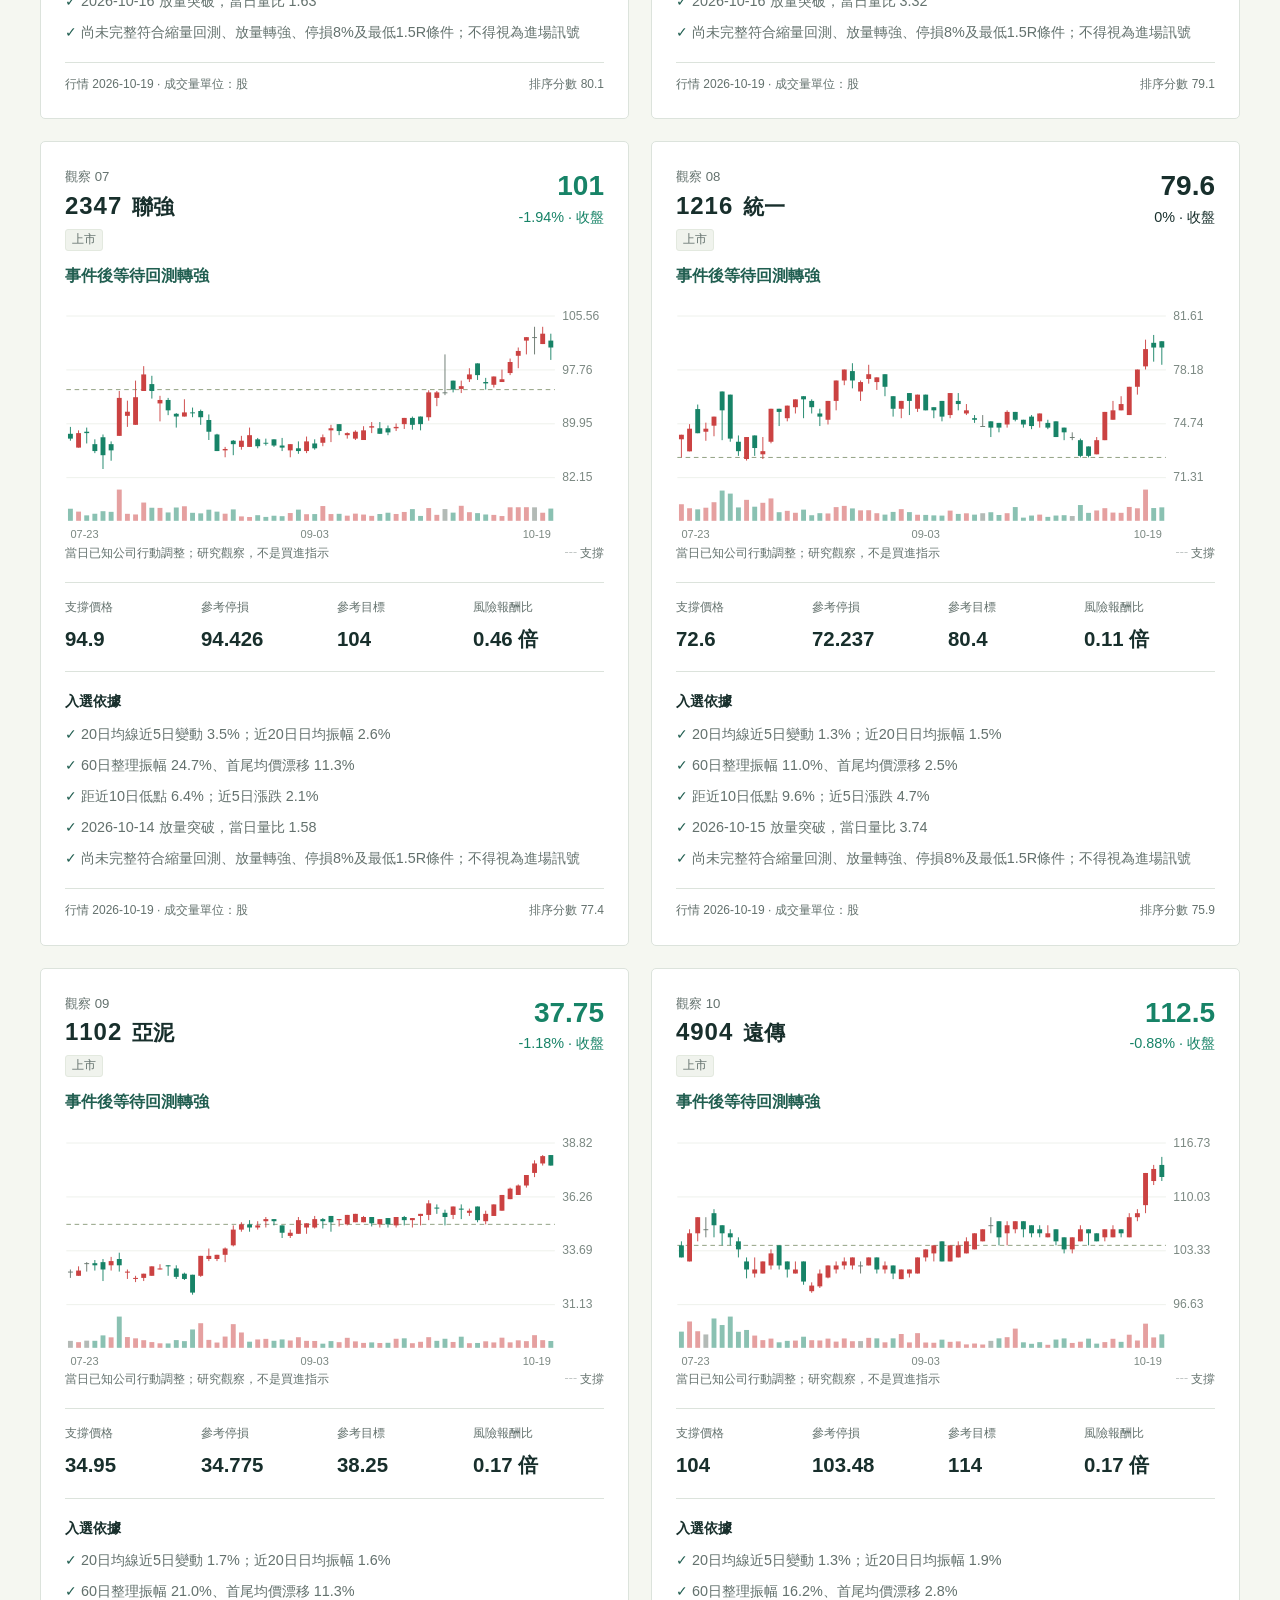
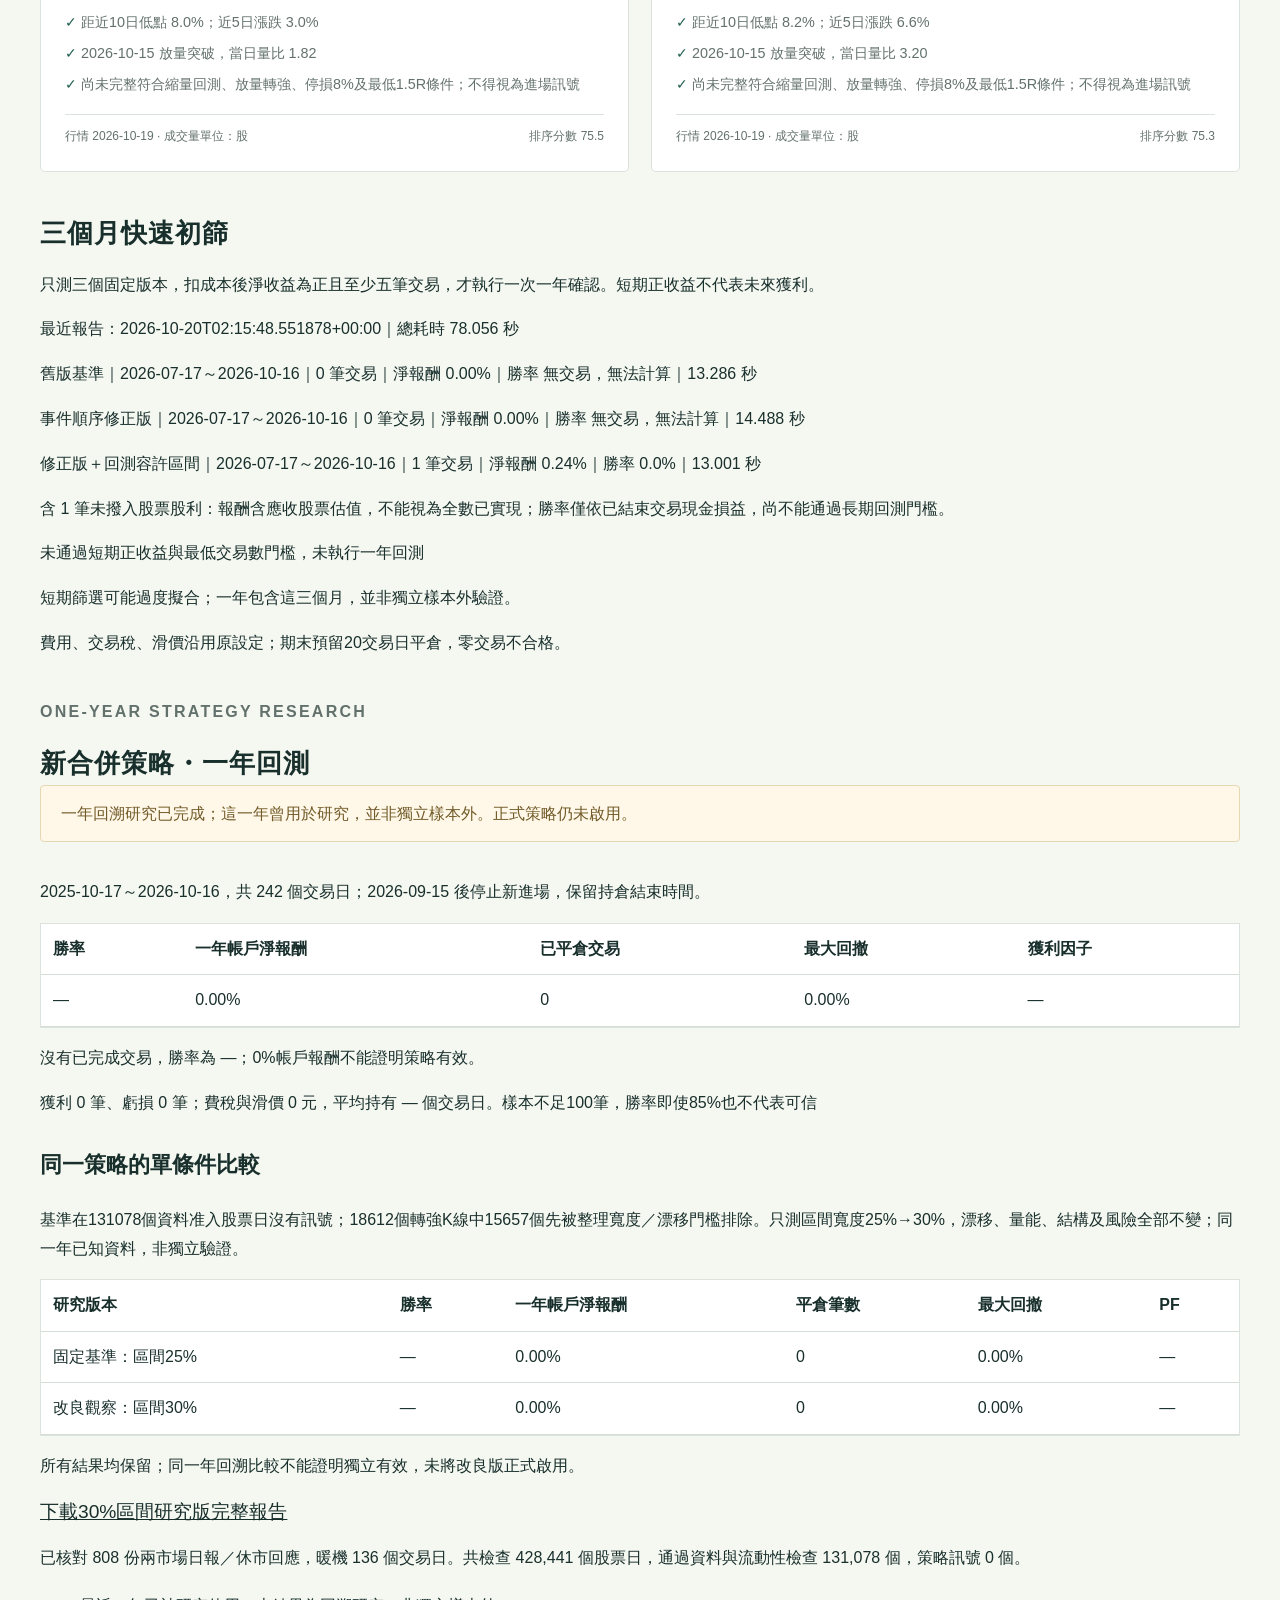
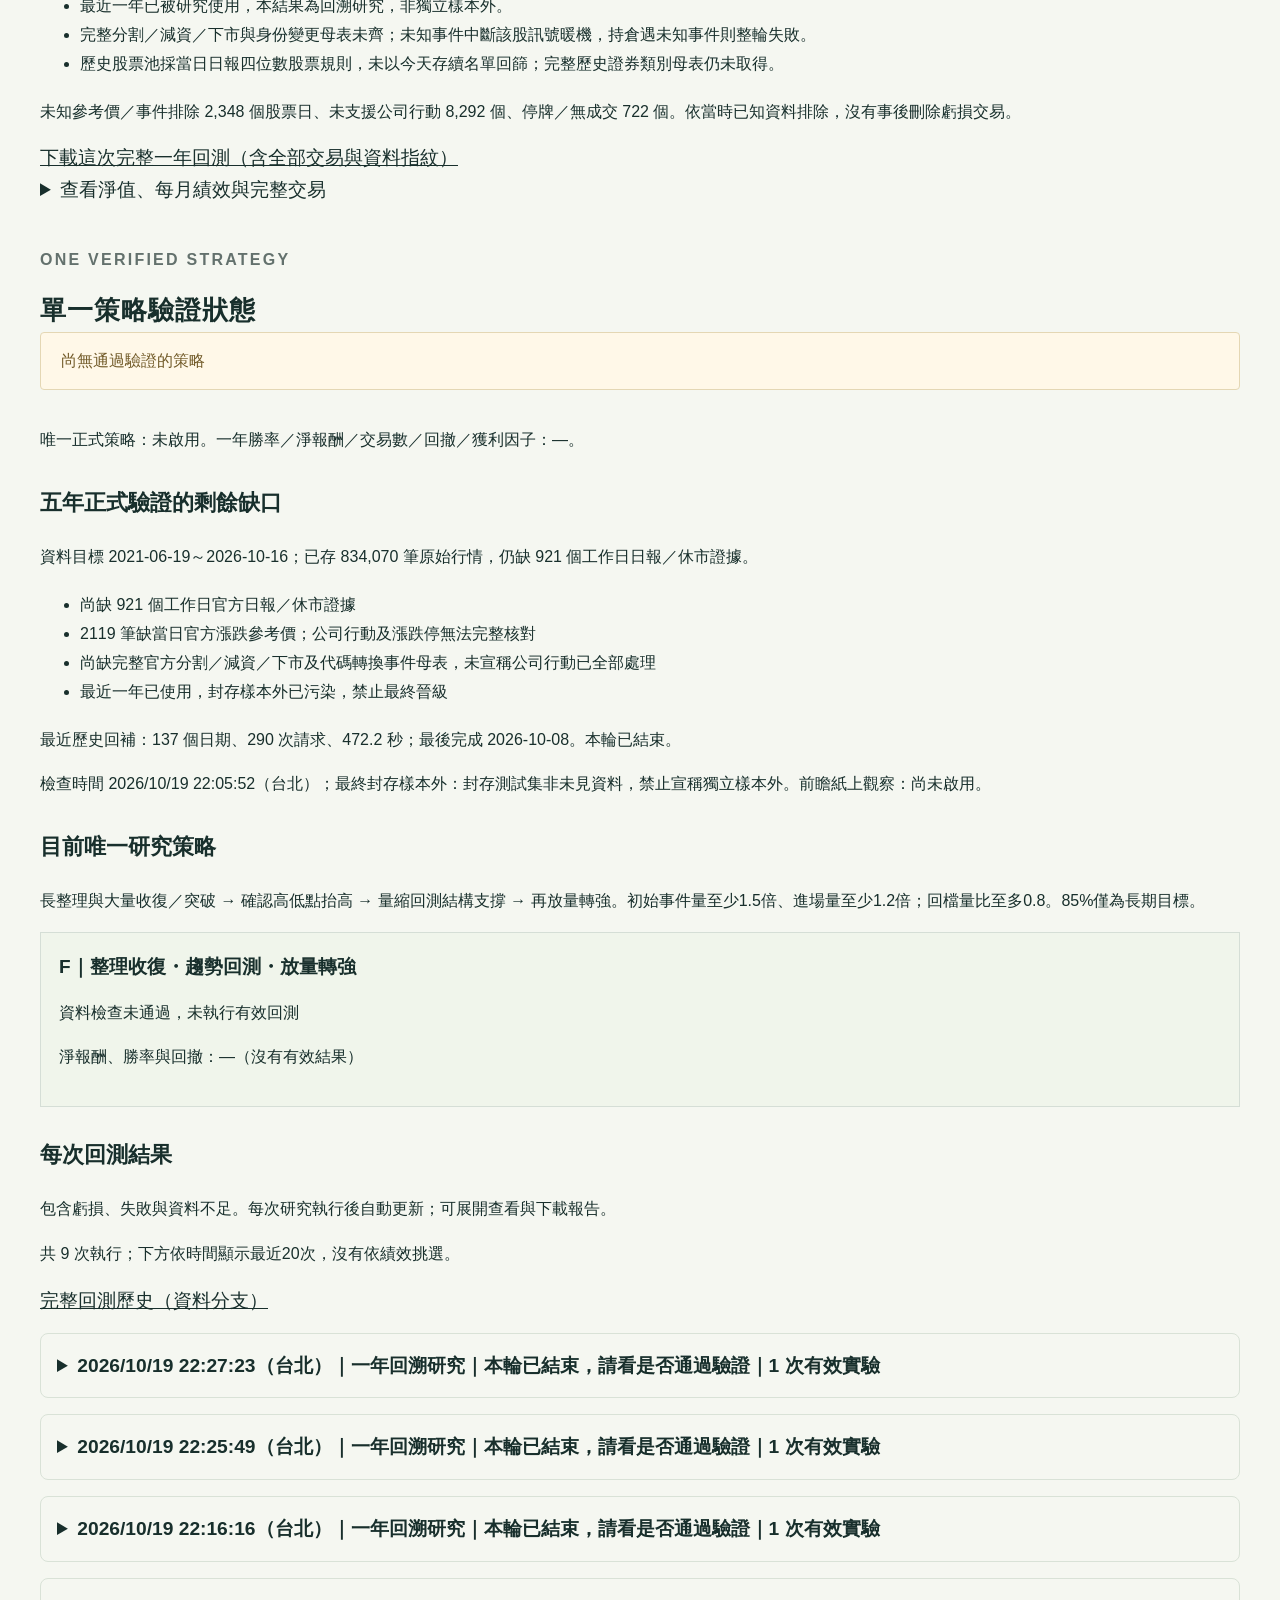
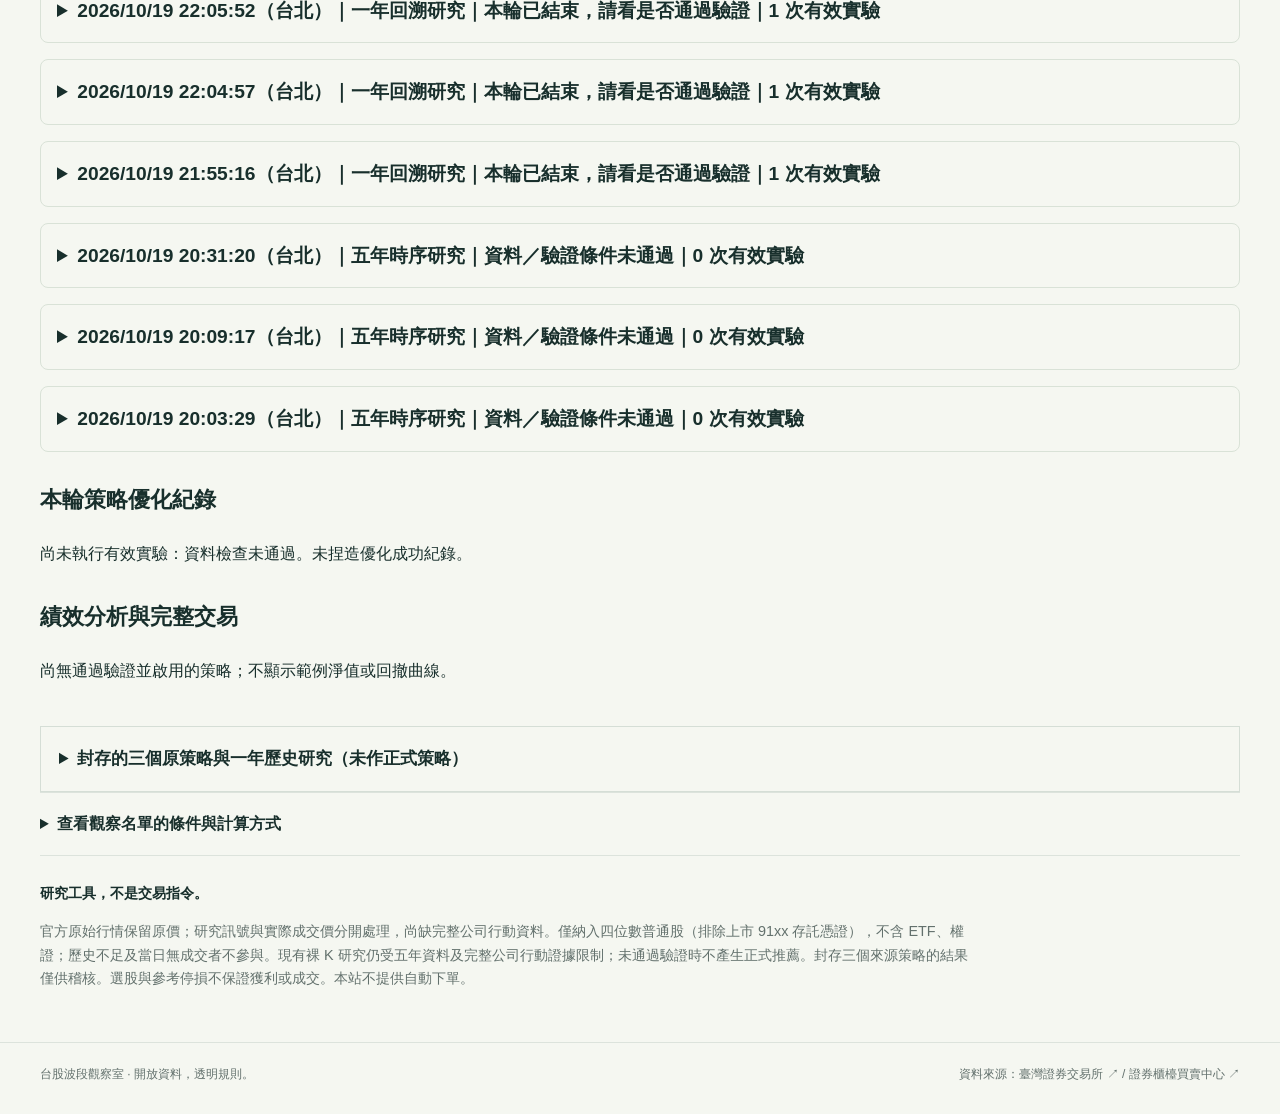
==== commit 9a446130: "feat: add attributed futures context page and free-plan live collector backend" ====
--- a/site/index.html
+++ b/site/index.html
@@ -17,7 +17,7 @@
   <script src="fast.js?v=2" defer></script>
 </head>
 <body>
-  <header class="topbar"><a class="brand" href="./"><span class="brandmark" aria-hidden="true">↗</span> 台股波段觀察室</a><span class="edition">TAIWAN MARKET · DAILY SCREEN</span></header>
+  <header class="topbar"><a class="brand" href="./"><span class="brandmark" aria-hidden="true">↗</span> 台股波段觀察室</a><a class="edition" href="premarket.html">台指期當沖情報站 ↗</a></header>
   <main>
     <section class="hero">
       <div><p class="eyebrow">收盤後的研究筆記 / 01</p><h1>每日波段觀察，<br>看清機會與風險。</h1><p class="intro">優先挑成交活躍、均線走穩、靠近支撐的股票，每天約10檔供你自行複選。<br>清楚標示入選理由與待確認條件；排序分數不是上漲機率。</p></div>
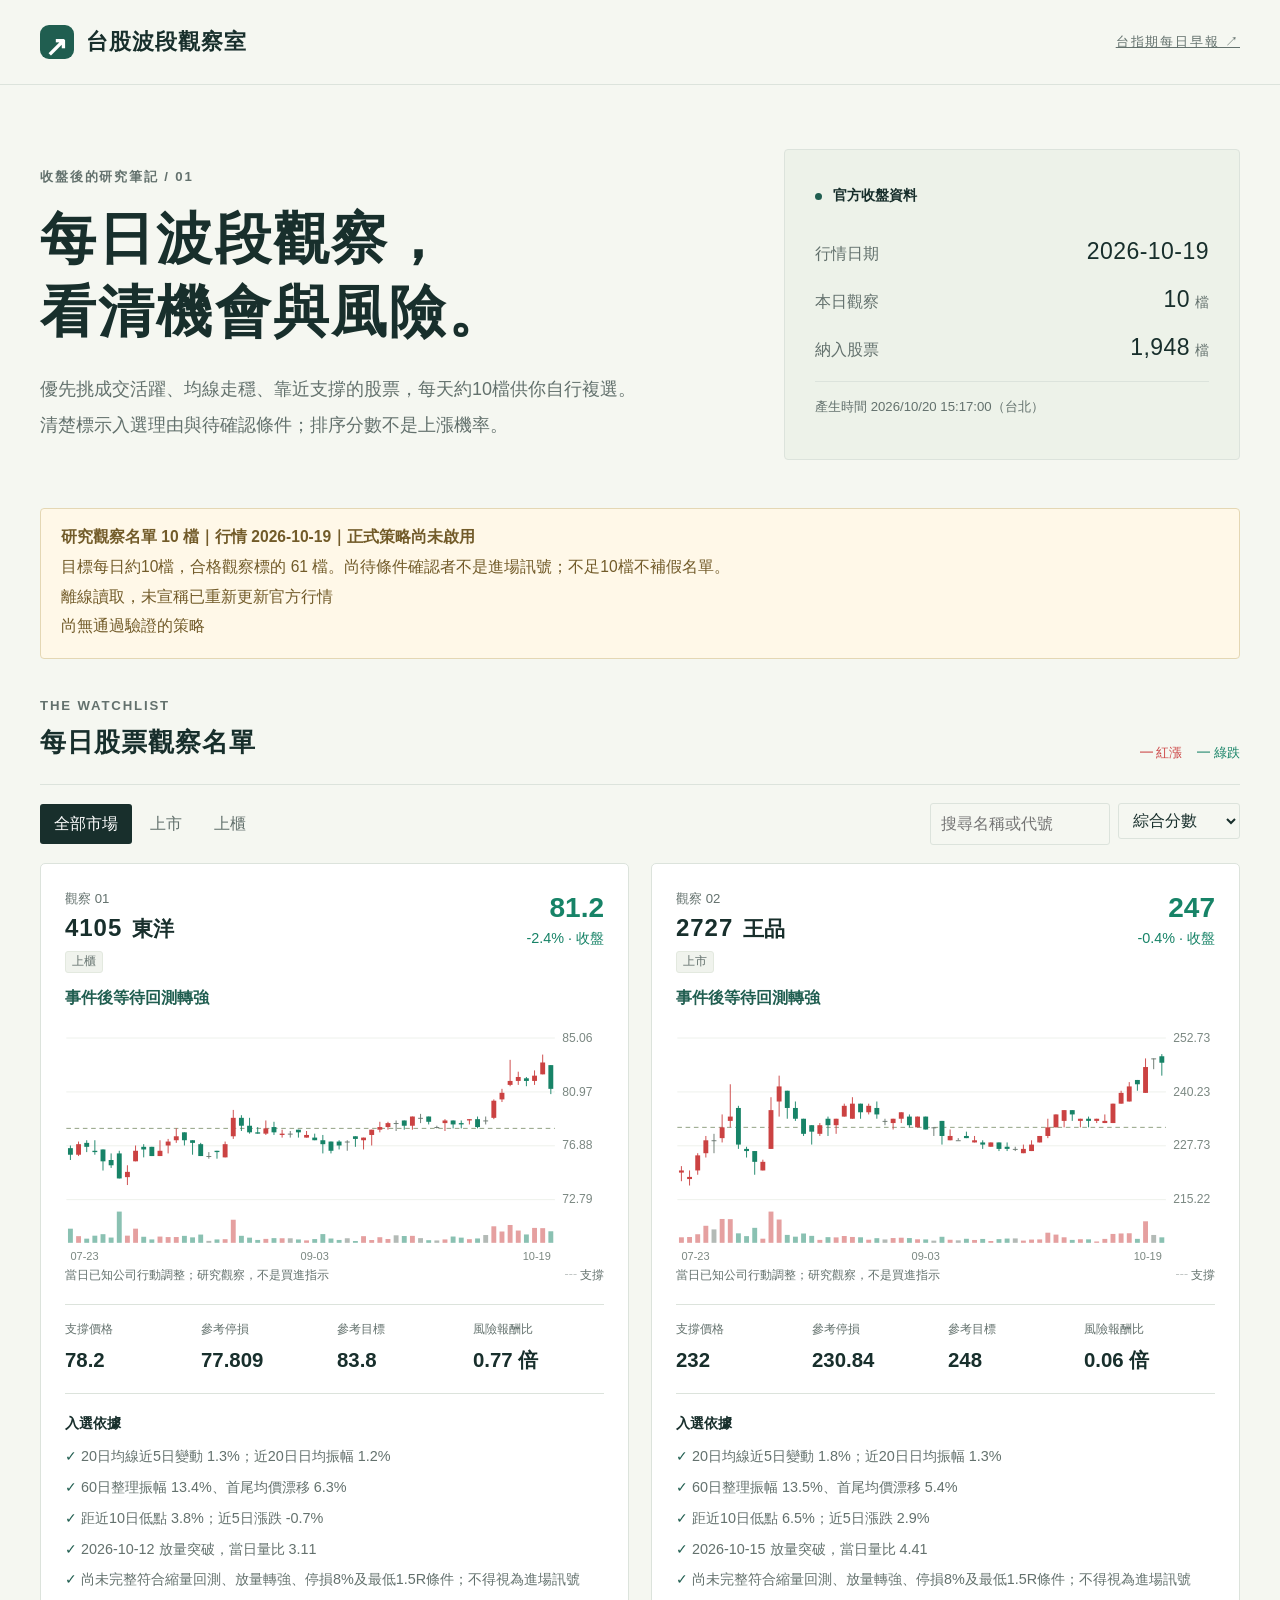
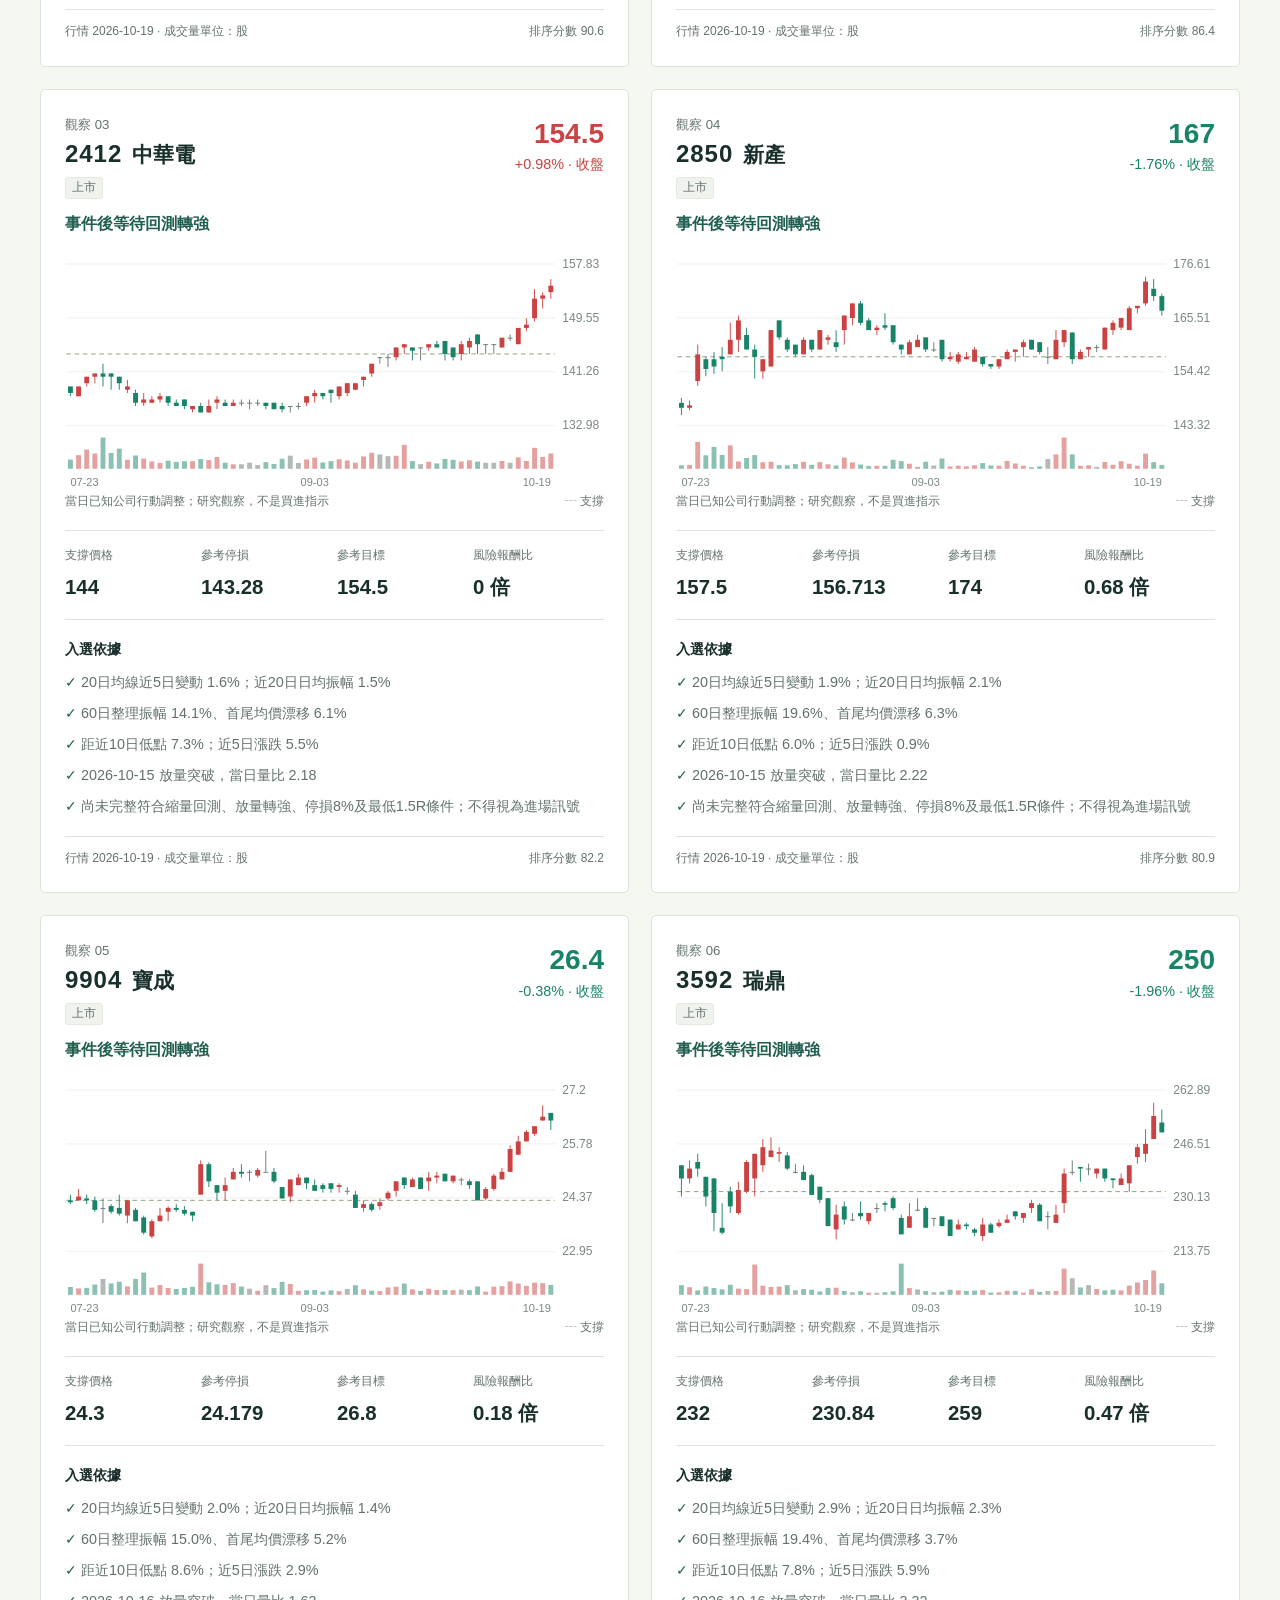
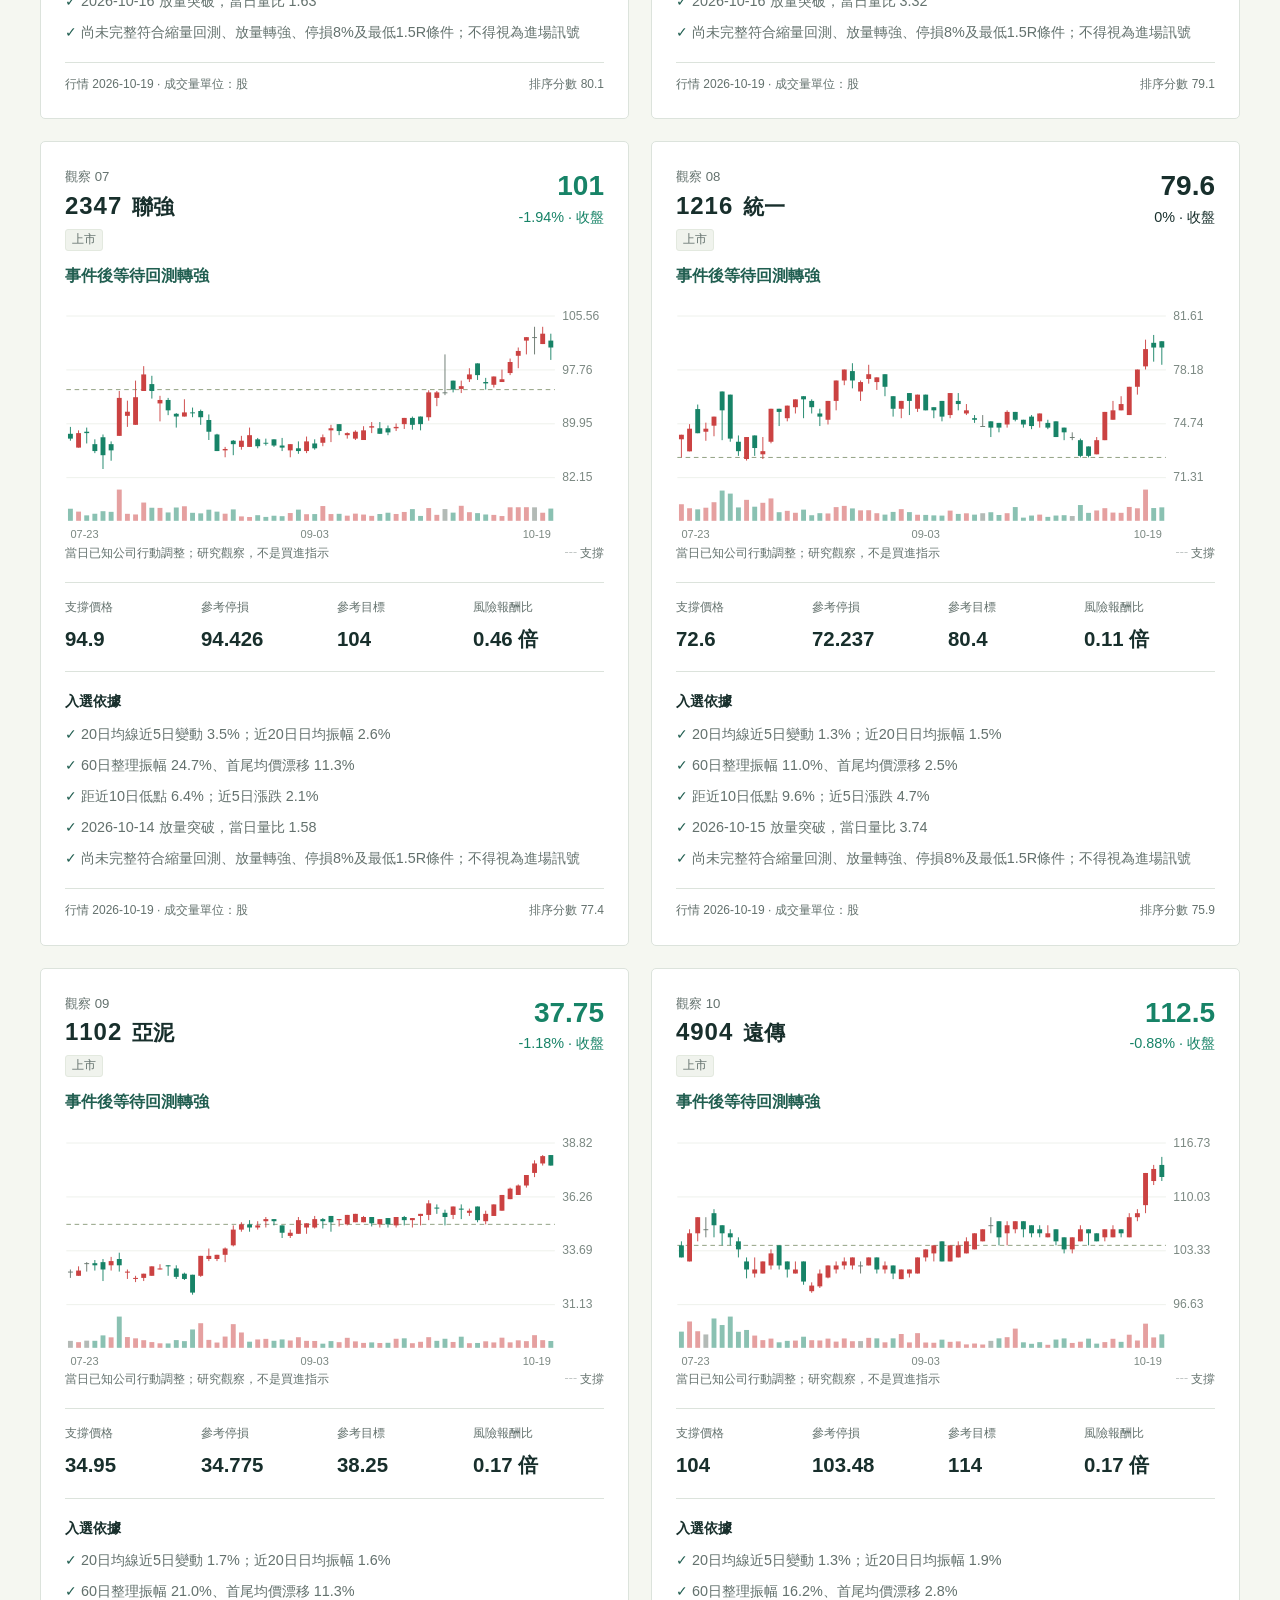
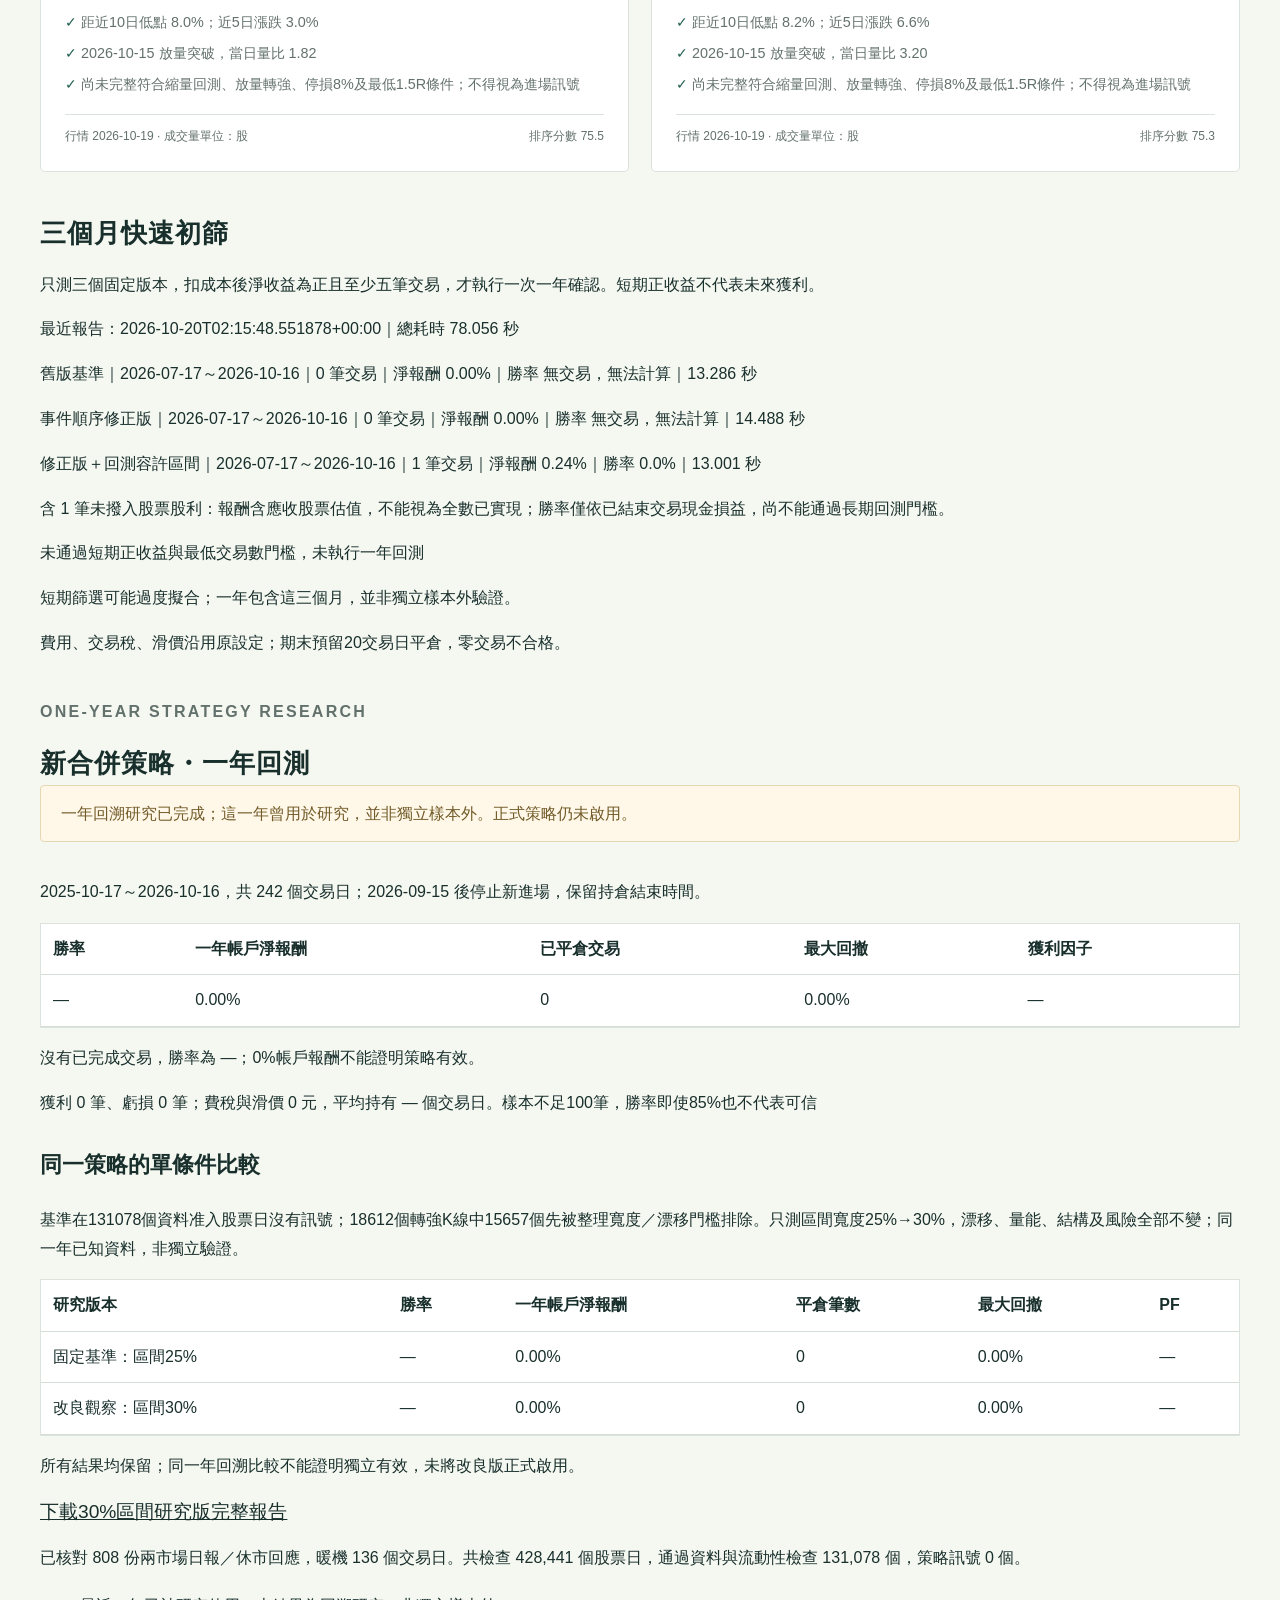
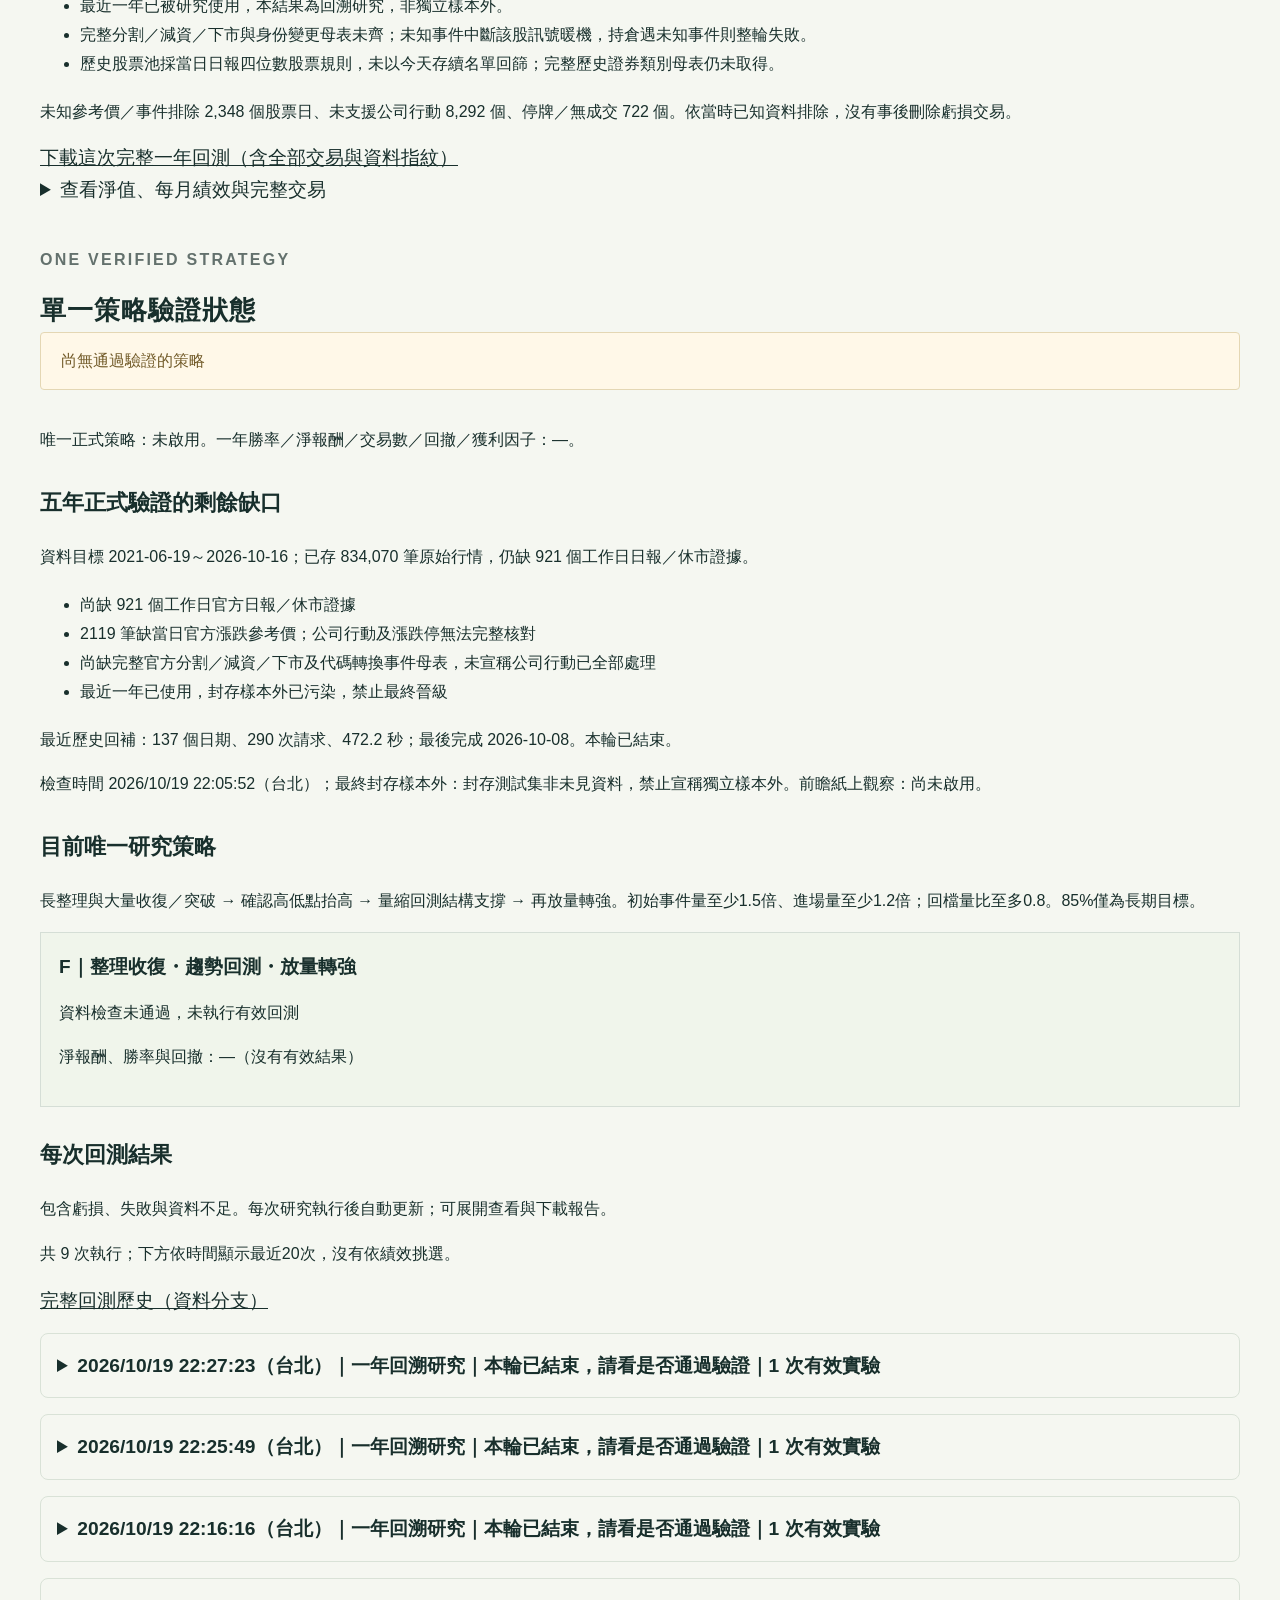
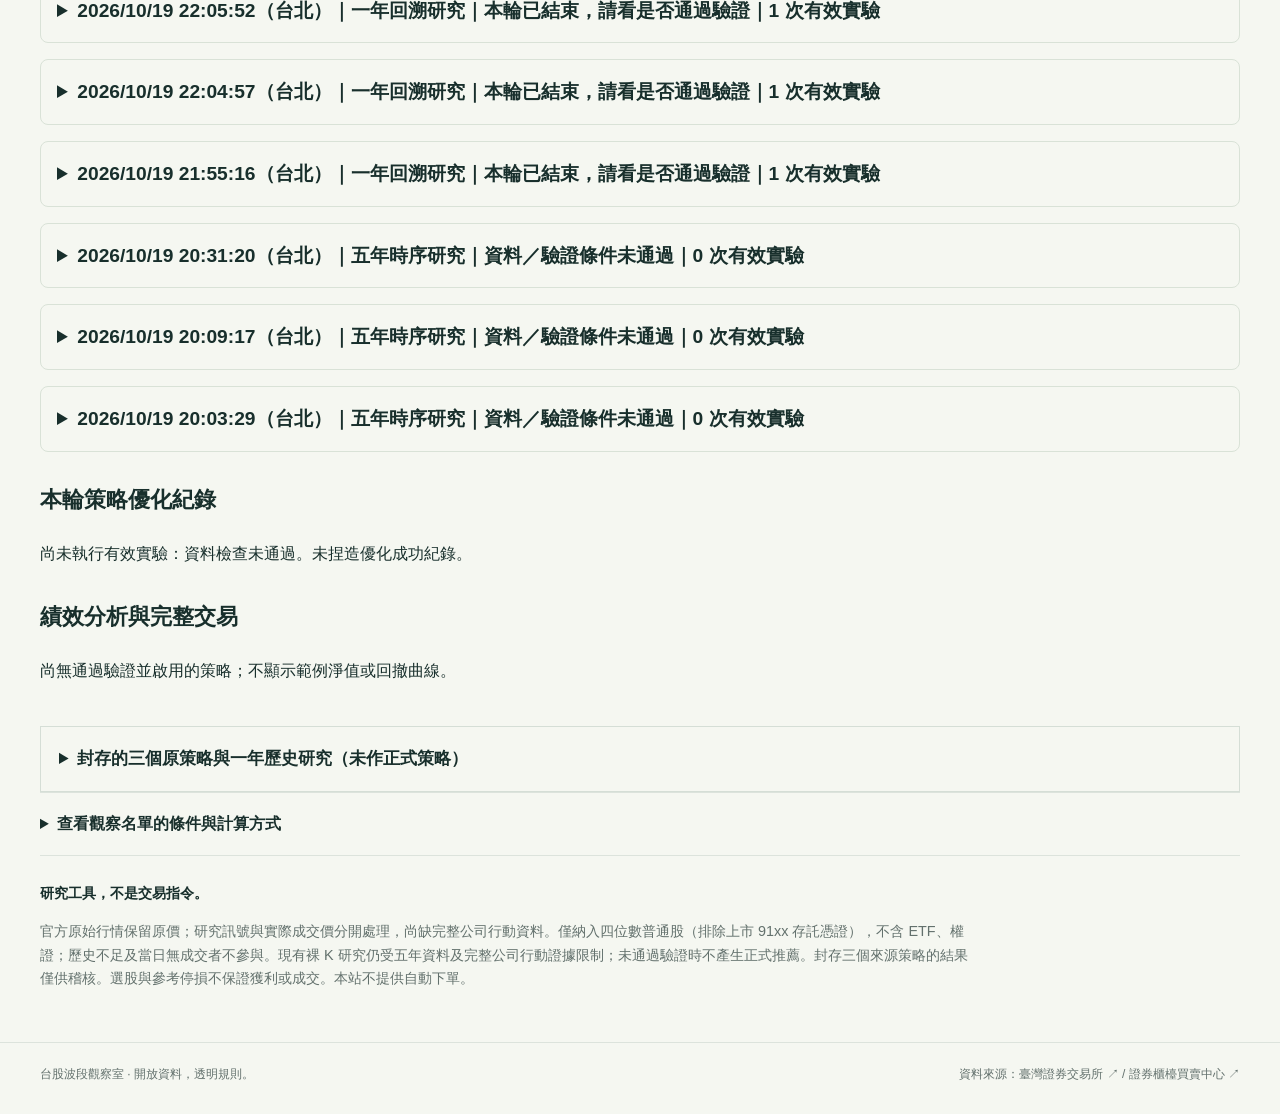
==== commit d26b9594: "feat: publish a source-backed daily 08:00 futures morning brief" ====
--- a/site/index.html
+++ b/site/index.html
@@ -17,7 +17,7 @@
   <script src="fast.js?v=2" defer></script>
 </head>
 <body>
-  <header class="topbar"><a class="brand" href="./"><span class="brandmark" aria-hidden="true">↗</span> 台股波段觀察室</a><a class="edition" href="premarket.html">台指期當沖情報站 ↗</a></header>
+  <header class="topbar"><a class="brand" href="./"><span class="brandmark" aria-hidden="true">↗</span> 台股波段觀察室</a><a class="edition" href="premarket.html">台指期每日早報 ↗</a></header>
   <main>
     <section class="hero">
       <div><p class="eyebrow">收盤後的研究筆記 / 01</p><h1>每日波段觀察，<br>看清機會與風險。</h1><p class="intro">優先挑成交活躍、均線走穩、靠近支撐的股票，每天約10檔供你自行複選。<br>清楚標示入選理由與待確認條件；排序分數不是上漲機率。</p></div>
